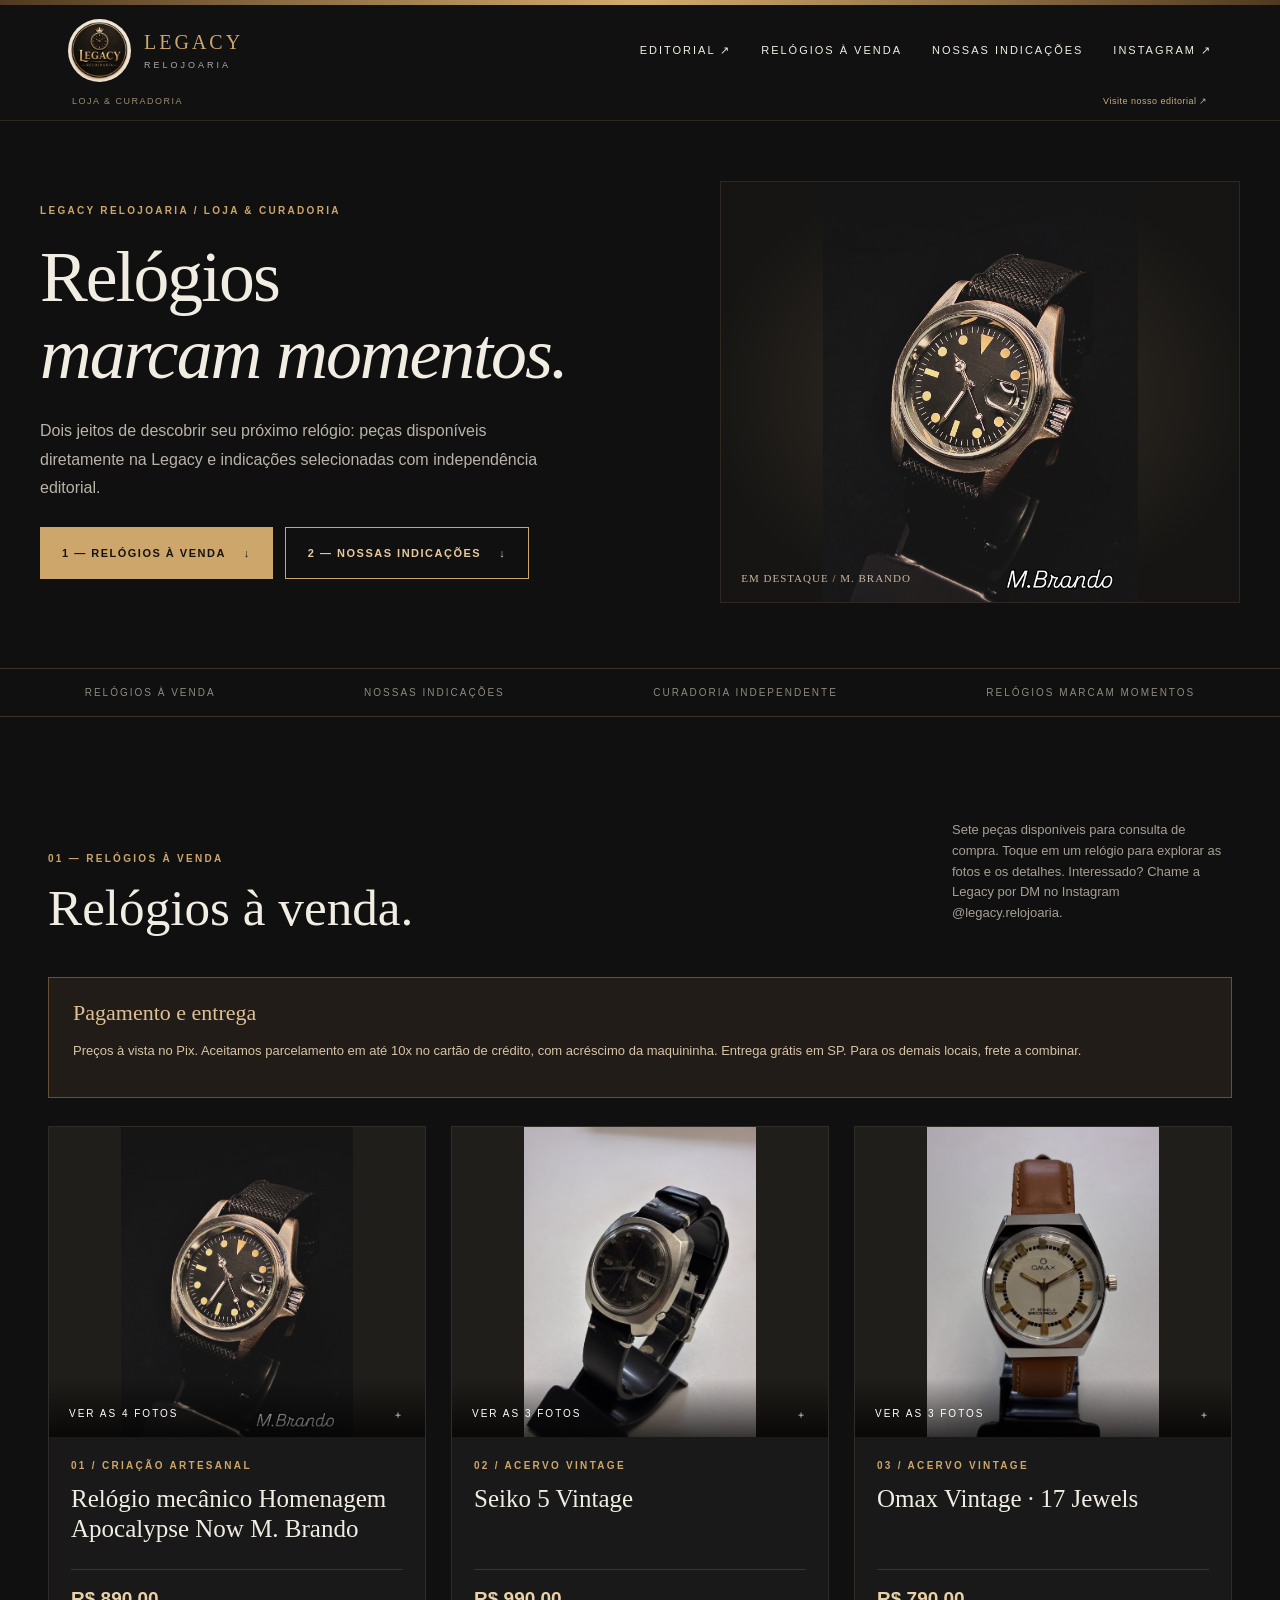
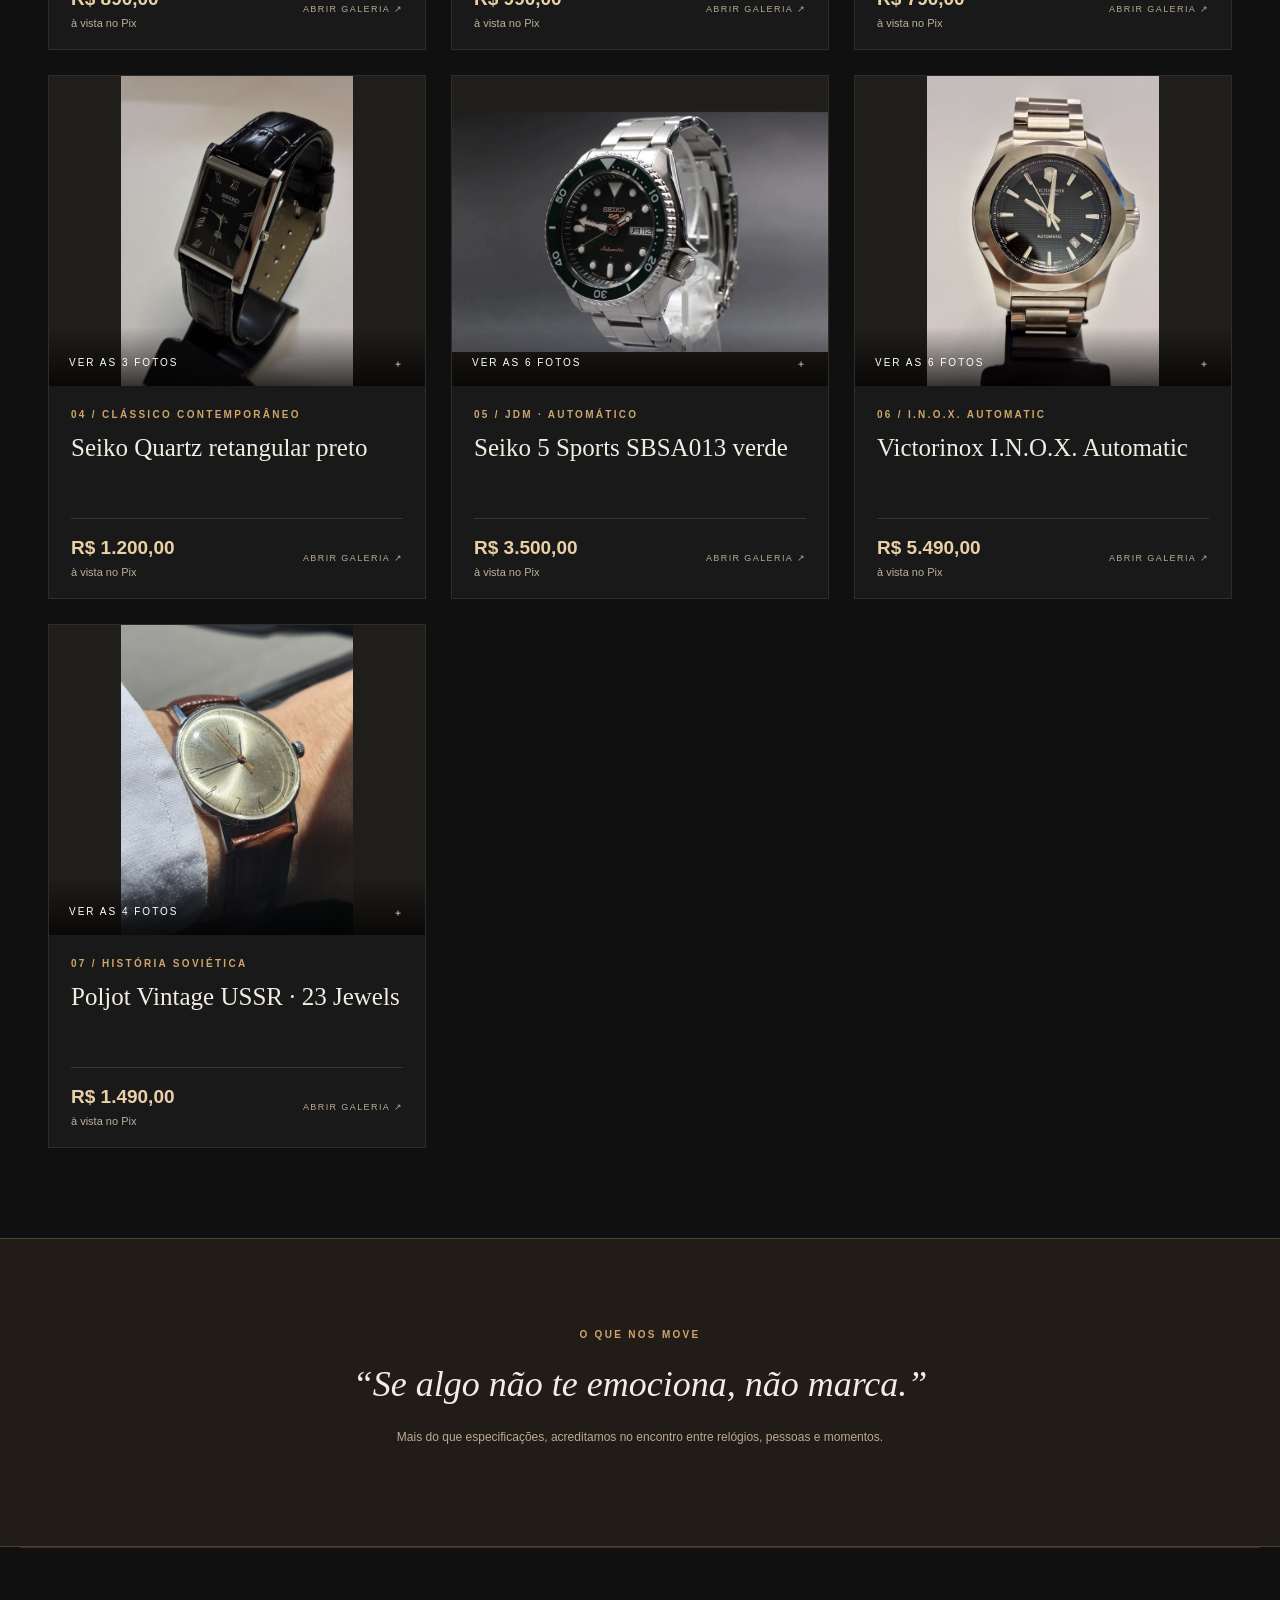
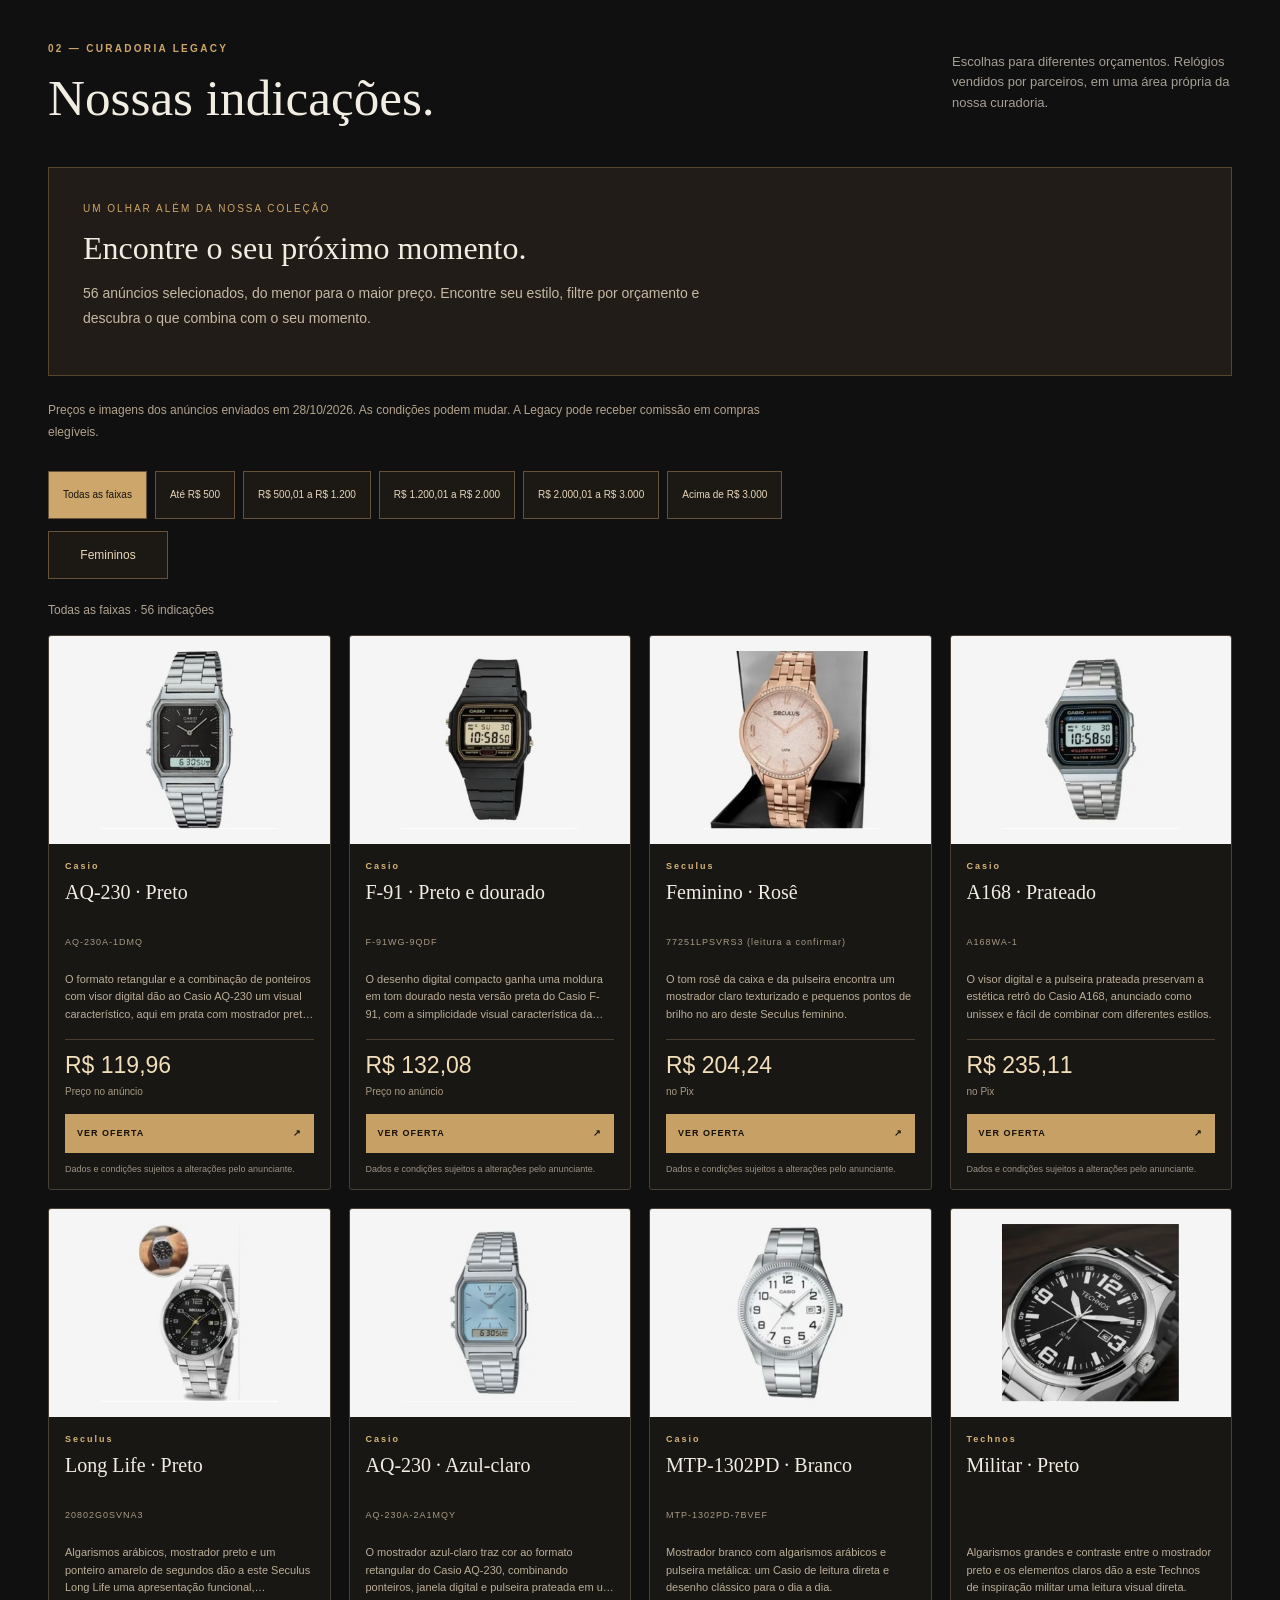
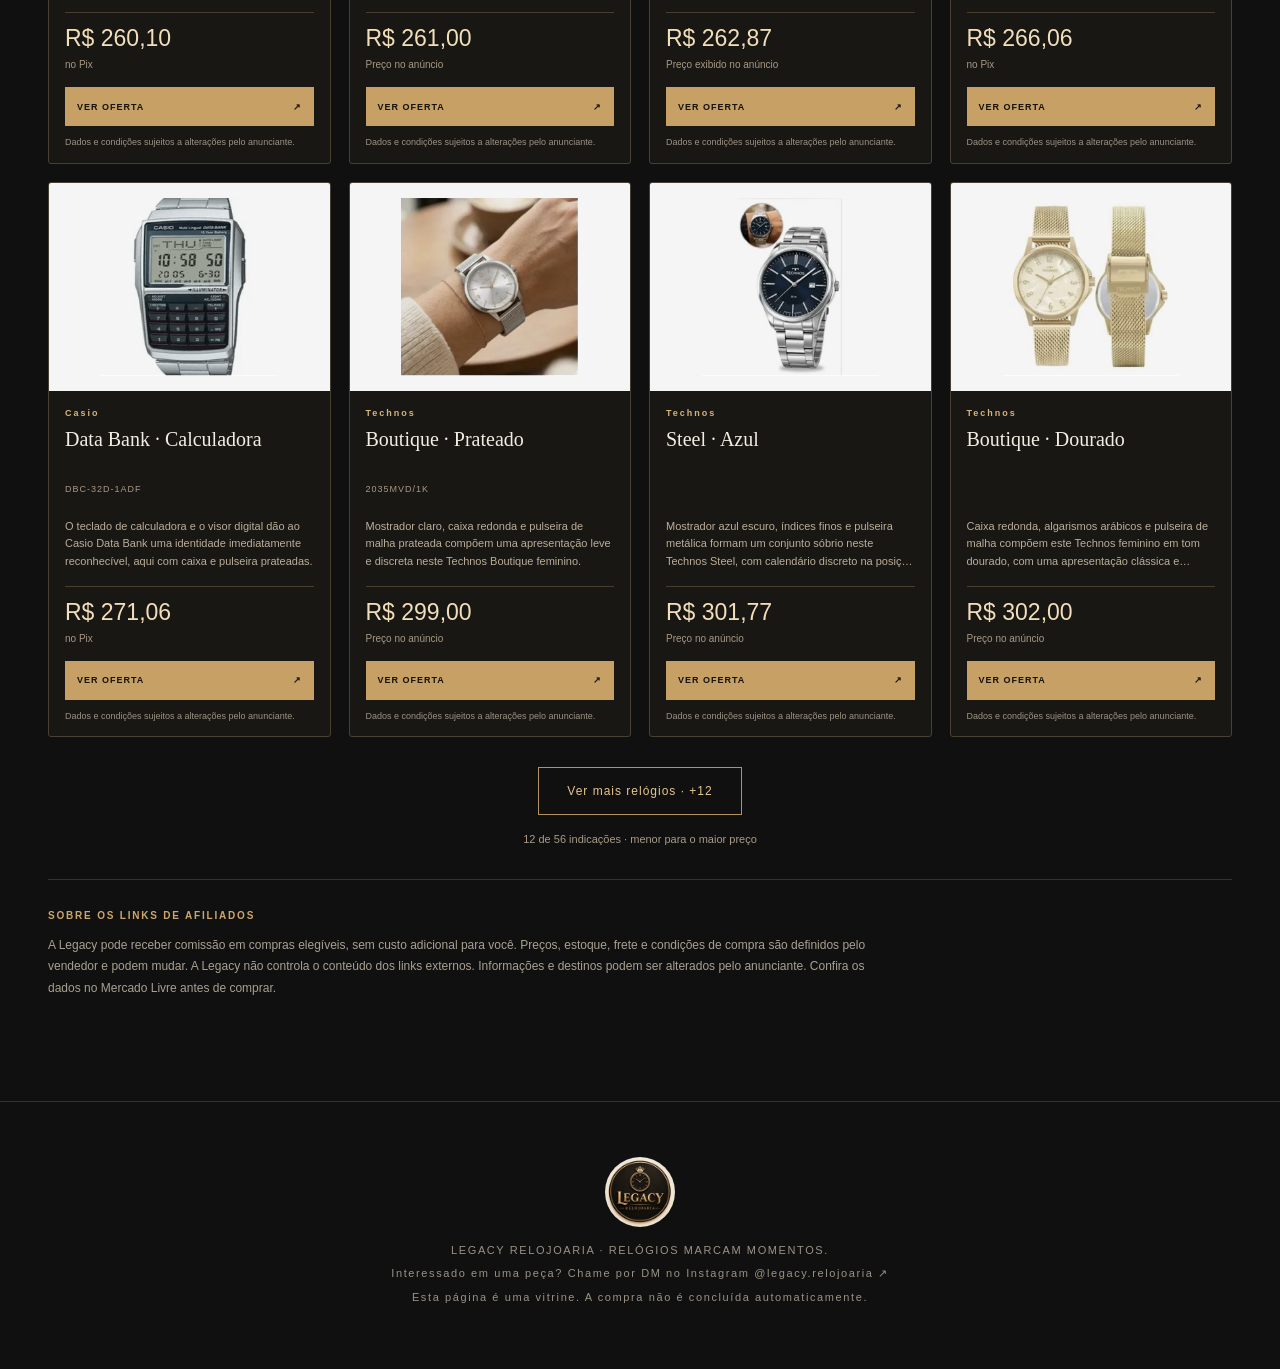
==== loja/index.html @ 6ca674ad "Publicar loja Legacy com 56 indicações e acesso separado ao editorial" ====
<!doctype html><html lang="pt-BR"><head><meta charset="utf-8"><meta name="viewport" content="width=device-width, initial-scale=1"><meta name="theme-color" content="#101010"><meta name="description" content="Sete peças da coleção Legacy e 56 indicações para descobrir seu próximo relógio."><title>Loja & Curadoria | Legacy Relojoaria</title><link rel="stylesheet" href="styles.css"><link rel="icon" href="assets/logo-original.jpg"></head><body>
<header><div class="topline"></div><div class="nav"><a class="brand" href="#inicio"><img src="assets/logo-original.jpg" alt="Logotipo oficial Legacy Relojoaria"><span class="brand-copy">LEGACY<small>RELOJOARIA</small></span></a><div class="navlinks"><a href="https://legacyrelojoaria.com.br/" target="_blank" rel="noopener">EDITORIAL ↗</a><a href="#colecao">RELÓGIOS À VENDA</a><a href="#curadoria">NOSSAS INDICAÇÕES</a><a href="https://www.instagram.com/legacy.relojoaria/" target="_blank" rel="noopener">INSTAGRAM ↗</a></div></div><div class="editorial-bridge"><span>LOJA & CURADORIA</span><a href="https://legacyrelojoaria.com.br/" target="_blank" rel="noopener">Visite nosso editorial ↗</a></div></header>
<main id="inicio"><section class="hero"><div><div class="overline">LEGACY RELOJOARIA / LOJA & CURADORIA</div><h1>Relógios<br><em>marcam momentos.</em></h1><p>Dois jeitos de descobrir seu próximo relógio: peças disponíveis diretamente na Legacy e indicações selecionadas com independência editorial.</p><div class="hero-actions"><a class="gold-btn" href="#colecao">1 — RELÓGIOS À VENDA <span>↓</span></a><a class="gold-btn gold-btn-outline" href="#curadoria">2 — NOSSAS INDICAÇÕES <span>↓</span></a></div></div><div class="hero-figure"><img src="assets/brando-1.jpg" alt="M. Brando, criação artesanal"><div class="corner">EM DESTAQUE / M. BRANDO</div></div></section>
<div class="ribbon"><span>RELÓGIOS À VENDA</span><span>NOSSAS INDICAÇÕES</span><span>CURADORIA INDEPENDENTE</span><span>RELÓGIOS MARCAM MOMENTOS</span></div>
<section class="section" id="colecao"><div class="sec-title"><div><span class="overline">01 — RELÓGIOS À VENDA</span><h2>Relógios à venda.</h2></div><p>Sete peças disponíveis para consulta de compra. Toque em um relógio para explorar as fotos e os detalhes. Interessado? Chame a Legacy por DM no Instagram @legacy.relojoaria.</p></div><div class="purchase-notice"><strong>Pagamento e entrega</strong><p>Preços à vista no Pix. Aceitamos parcelamento em até 10x no cartão de crédito, com acréscimo da maquininha. Entrega grátis em SP. Para os demais locais, frete a combinar.</p></div><div class="grid" id="ownedGrid"><details class="watch-card native-watch" data-id="brando"><summary aria-label="Ver fotos de Relógio mecânico Homenagem Apocalypse Now M. Brando"><div class="watch-image"><img src="assets/brando-1.jpg" alt="Relógio mecânico Homenagem Apocalypse Now M. Brando" loading="eager"><span class="view-label">VER AS 4 FOTOS <span>＋</span></span></div><div class="watch-info"><div class="eyebrow">01 / CRIAÇÃO ARTESANAL</div><h3>Relógio mecânico Homenagem Apocalypse Now M. Brando</h3><div class="card-bottom"><strong>R$ 890,00<small class="pix-label">à vista no Pix</small></strong><span>ABRIR GALERIA ↗</span></div></div></summary><div class="native-detail"><p class="gallery-hint">4 fotos da peça. Deslize para ver todas.</p><div class="static-gallery"><figure><img src="assets/brando-1.jpg" alt="Foto 1 de Relógio mecânico Homenagem Apocalypse Now M. Brando" loading="eager"><figcaption>1 / 4</figcaption></figure><figure><img src="assets/brando-2.jpg" alt="Foto 2 de Relógio mecânico Homenagem Apocalypse Now M. Brando" loading="eager"><figcaption>2 / 4</figcaption></figure><figure><img src="assets/brando-3.jpg" alt="Foto 3 de Relógio mecânico Homenagem Apocalypse Now M. Brando" loading="eager"><figcaption>3 / 4</figcaption></figure><figure><img src="assets/brando-4.jpg" alt="Foto 4 de Relógio mecânico Homenagem Apocalypse Now M. Brando" loading="eager"><figcaption>4 / 4</figcaption></figure></div><h4>Uma breve história</h4><p>Estilo clássico e robusto, perfeito para quem busca uma peça que foi montada individualmente de forma artesanal.</p><p>Modelo raro, em ótimo estado, funcionando perfeitamente e revisado em 2026, conforme informação do proprietário.</p><ul><li>Relógio mecânico montado individualmente de forma artesanal</li><li>Diâmetro: 40 mm</li><li>Espessura: 14 mm</li><li>Peso: 110 g</li><li>Cristal mineral</li><li>Pulseira de borracha</li><li>Máquina chinesa DD119</li><li>Reserva de marcha: 36 horas</li><li>Estojo personalizado incluído</li><li>Especificações informadas pelo proprietário</li><li>Ótimo estado e funcionamento perfeito, informados pelo proprietário</li><li>Revisão realizada em 2026, informada pelo proprietário</li></ul><div class="purchase-terms"><h4>Pagamento e entrega</h4><p>Preços à vista no Pix. Aceitamos parcelamento em até 10x no cartão de crédito, com acréscimo da maquininha. Entrega grátis em SP. Para os demais locais, frete a combinar.</p></div><a class="ig" href="https://www.instagram.com/legacy.relojoaria/" target="_blank" rel="noopener">INTERESSADO? CHAME POR DM NO INSTAGRAM ↗</a></div></details><details class="watch-card native-watch" data-id="seiko-vintage"><summary aria-label="Ver fotos de Seiko 5 Vintage"><div class="watch-image"><img src="assets/seiko-vintage-1.jpg" alt="Seiko 5 Vintage" loading="eager"><span class="view-label">VER AS 3 FOTOS <span>＋</span></span></div><div class="watch-info"><div class="eyebrow">02 / ACERVO VINTAGE</div><h3>Seiko 5 Vintage</h3><div class="card-bottom"><strong>R$ 990,00<small class="pix-label">à vista no Pix</small></strong><span>ABRIR GALERIA ↗</span></div></div></summary><div class="native-detail"><p class="gallery-hint">3 fotos da peça. Deslize para ver todas.</p><div class="static-gallery"><figure><img src="assets/seiko-vintage-1.jpg" alt="Foto 1 de Seiko 5 Vintage" loading="eager"><figcaption>1 / 3</figcaption></figure><figure><img src="assets/seiko-vintage-2.jpg" alt="Foto 2 de Seiko 5 Vintage" loading="eager"><figcaption>2 / 3</figcaption></figure><figure><img src="assets/seiko-vintage-3.jpg" alt="Foto 3 de Seiko 5 Vintage" loading="eager"><figcaption>3 / 3</figcaption></figure></div><h4>Uma breve história</h4><p>Modelo raro, em ótimo estado e funcionando perfeitamente. Revisado em 2026, conforme informação do proprietário.

A família Seiko 5 nasceu em 1963 com a proposta de oferecer relógios automáticos para o dia a dia. Este exemplar, com dia e data e caixa de linhas marcantes, expressa o lado mais despretensioso da relojoaria japonesa: funcionalidade e personalidade num só objeto. Referência e ano desta unidade ainda precisam de confirmação.</p><p>Modelo raro, em ótimo estado, funcionando perfeitamente e revisado em 2026, conforme informação do proprietário.</p><ul><li>Calendário de dia e data visível no mostrador</li><li>Referência, calibre e ano desta unidade: a confirmar</li><li>Ótimo estado e funcionamento perfeito, informados pelo proprietário</li><li>Revisão realizada em 2026, informada pelo proprietário</li></ul><div class="purchase-terms"><h4>Pagamento e entrega</h4><p>Preços à vista no Pix. Aceitamos parcelamento em até 10x no cartão de crédito, com acréscimo da maquininha. Entrega grátis em SP. Para os demais locais, frete a combinar.</p></div><a class="ig" href="https://www.instagram.com/legacy.relojoaria/" target="_blank" rel="noopener">INTERESSADO? CHAME POR DM NO INSTAGRAM ↗</a></div></details><details class="watch-card native-watch" data-id="omax"><summary aria-label="Ver fotos de Omax Vintage · 17 Jewels"><div class="watch-image"><img src="assets/omax-1.jpg" alt="Omax Vintage · 17 Jewels" loading="eager"><span class="view-label">VER AS 3 FOTOS <span>＋</span></span></div><div class="watch-info"><div class="eyebrow">03 / ACERVO VINTAGE</div><h3>Omax Vintage · 17 Jewels</h3><div class="card-bottom"><strong>R$ 790,00<small class="pix-label">à vista no Pix</small></strong><span>ABRIR GALERIA ↗</span></div></div></summary><div class="native-detail"><p class="gallery-hint">3 fotos da peça. Deslize para ver todas.</p><div class="static-gallery"><figure><img src="assets/omax-1.jpg" alt="Foto 1 de Omax Vintage · 17 Jewels" loading="eager"><figcaption>1 / 3</figcaption></figure><figure><img src="assets/omax-2.jpg" alt="Foto 2 de Omax Vintage · 17 Jewels" loading="eager"><figcaption>2 / 3</figcaption></figure><figure><img src="assets/omax-3.jpg" alt="Foto 3 de Omax Vintage · 17 Jewels" loading="eager"><figcaption>3 / 3</figcaption></figure></div><h4>Uma breve história</h4><p>Modelo raro, em ótimo estado e funcionando perfeitamente. Revisado em 2026, conforme informação do proprietário.

Omax é um nome que aparece em muitos relógios mecânicos clássicos, especialmente entre colecionadores de peças de época. Nesta unidade, o mostrador claro, os índices dourados e a caixa de desenho geométrico fazem o trabalho visual. A inscrição de 17 rubis remete ao tradicional uso de pedras sintéticas para reduzir atrito no movimento.</p><p>Modelo raro, em ótimo estado, funcionando perfeitamente e revisado em 2026, conforme informação do proprietário.</p><ul><li>Inscrição “17 Jewels” no mostrador</li><li>Mostrador claro e caixa de desenho geométrico</li><li>Calibre, referência e datação: a confirmar</li><li>Ótimo estado e funcionamento perfeito, informados pelo proprietário</li><li>Revisão realizada em 2026, informada pelo proprietário</li></ul><div class="purchase-terms"><h4>Pagamento e entrega</h4><p>Preços à vista no Pix. Aceitamos parcelamento em até 10x no cartão de crédito, com acréscimo da maquininha. Entrega grátis em SP. Para os demais locais, frete a combinar.</p></div><a class="ig" href="https://www.instagram.com/legacy.relojoaria/" target="_blank" rel="noopener">INTERESSADO? CHAME POR DM NO INSTAGRAM ↗</a></div></details><details class="watch-card native-watch" data-id="seiko-retangular"><summary aria-label="Ver fotos de Seiko Quartz retangular preto"><div class="watch-image"><img src="assets/seiko-retangular-1.jpg" alt="Seiko Quartz retangular preto" loading="eager"><span class="view-label">VER AS 3 FOTOS <span>＋</span></span></div><div class="watch-info"><div class="eyebrow">04 / CLÁSSICO CONTEMPORÂNEO</div><h3>Seiko Quartz retangular preto</h3><div class="card-bottom"><strong>R$ 1.200,00<small class="pix-label">à vista no Pix</small></strong><span>ABRIR GALERIA ↗</span></div></div></summary><div class="native-detail"><p class="gallery-hint">3 fotos da peça. Deslize para ver todas.</p><div class="static-gallery"><figure><img src="assets/seiko-retangular-1.jpg" alt="Foto 1 de Seiko Quartz retangular preto" loading="eager"><figcaption>1 / 3</figcaption></figure><figure><img src="assets/seiko-retangular-2.jpg" alt="Foto 2 de Seiko Quartz retangular preto" loading="eager"><figcaption>2 / 3</figcaption></figure><figure><img src="assets/seiko-retangular-3.jpg" alt="Foto 3 de Seiko Quartz retangular preto" loading="eager"><figcaption>3 / 3</figcaption></figure></div><h4>Uma breve história</h4><p>Modelo raro, em ótimo estado e funcionando perfeitamente. Revisado em 2026, conforme informação do proprietário.

Os relógios retangulares atravessaram décadas sem perder relevância. Nesta interpretação da Seiko, o mostrador preto, os algarismos romanos e a caixa alongada conversam com a tradição dos relógios de vestir. O movimento a quartzo privilegia a praticidade, sem abrir mão da estética clássica.</p><p>Modelo raro, em ótimo estado, funcionando perfeitamente e revisado em 2026, conforme informação do proprietário.</p><ul><li>Identificado como quartzo pelo proprietário</li><li>Mostrador preto com algarismos romanos</li><li>Referência, calibre, dimensões e materiais: a confirmar</li><li>Ótimo estado e funcionamento perfeito, informados pelo proprietário</li><li>Revisão realizada em 2026, informada pelo proprietário</li></ul><div class="purchase-terms"><h4>Pagamento e entrega</h4><p>Preços à vista no Pix. Aceitamos parcelamento em até 10x no cartão de crédito, com acréscimo da maquininha. Entrega grátis em SP. Para os demais locais, frete a combinar.</p></div><a class="ig" href="https://www.instagram.com/legacy.relojoaria/" target="_blank" rel="noopener">INTERESSADO? CHAME POR DM NO INSTAGRAM ↗</a></div></details><details class="watch-card native-watch" data-id="seiko-verde"><summary aria-label="Ver fotos de Seiko 5 Sports SBSA013 verde"><div class="watch-image"><img src="assets/seiko-verde-1.jpg" alt="Seiko 5 Sports SBSA013 verde" loading="eager"><span class="view-label">VER AS 6 FOTOS <span>＋</span></span></div><div class="watch-info"><div class="eyebrow">05 / JDM · AUTOMÁTICO</div><h3>Seiko 5 Sports SBSA013 verde</h3><div class="card-bottom"><strong>R$ 3.500,00<small class="pix-label">à vista no Pix</small></strong><span>ABRIR GALERIA ↗</span></div></div></summary><div class="native-detail"><p class="gallery-hint">6 fotos da peça. Deslize para ver todas.</p><div class="static-gallery"><figure><img src="assets/seiko-verde-1.jpg" alt="Foto 1 de Seiko 5 Sports SBSA013 verde" loading="eager"><figcaption>1 / 6</figcaption></figure><figure><img src="assets/seiko-verde-2.jpg" alt="Foto 2 de Seiko 5 Sports SBSA013 verde" loading="eager"><figcaption>2 / 6</figcaption></figure><figure><img src="assets/seiko-verde-3.jpg" alt="Foto 3 de Seiko 5 Sports SBSA013 verde" loading="eager"><figcaption>3 / 6</figcaption></figure><figure><img src="assets/seiko-verde-4.jpg" alt="Foto 4 de Seiko 5 Sports SBSA013 verde" loading="eager"><figcaption>4 / 6</figcaption></figure><figure><img src="assets/seiko-verde-5.jpg" alt="Foto 5 de Seiko 5 Sports SBSA013 verde" loading="eager"><figcaption>5 / 6</figcaption></figure><figure><img src="assets/seiko-verde-6.jpg" alt="Foto 6 de Seiko 5 Sports SBSA013 verde" loading="eager"><figcaption>6 / 6</figcaption></figure></div><h4>Uma breve história</h4><p>Modelo impecável, JDM full set, com caixas, manuais, elos e cartão de compra japonês. Versão destinada ao mercado japonês, considerada rara no Brasil pelo proprietário.

A família Seiko 5 começou em 1963; a linha Sports veio em 1968 e ganhou uma nova geração em 2019. O SBSA013 faz parte dessa continuidade japonesa. O verde do mostrador e do aro dá presença ao desenho esportivo, enquanto o calibre 4R36 mantém o interesse mecânico.</p><p>Estado impecável e conjunto full set, conforme informação do proprietário.</p><ul><li>Referência SBSA013 informada pelo proprietário</li><li>Full set informado pelo proprietário: caixas, manuais, elos e cartão de compra japonês</li><li>Especificação do modelo: calibre automático 4R36, com corda manual e parada de segundos</li><li>Especificação do modelo: calendário de dia e data, 24 rubis e reserva aproximada de 41 horas</li><li>Especificação do modelo: caixa de aço, 42,5 mm de largura e vidro Hardlex</li><li>Especificações de catálogo não equivalem a ensaio desta unidade</li></ul><div class="purchase-terms"><h4>Pagamento e entrega</h4><p>Preços à vista no Pix. Aceitamos parcelamento em até 10x no cartão de crédito, com acréscimo da maquininha. Entrega grátis em SP. Para os demais locais, frete a combinar.</p></div><a class="ig" href="https://www.instagram.com/legacy.relojoaria/" target="_blank" rel="noopener">INTERESSADO? CHAME POR DM NO INSTAGRAM ↗</a></div></details><details class="watch-card native-watch" data-id="victorinox"><summary aria-label="Ver fotos de Victorinox I.N.O.X. Automatic"><div class="watch-image"><img src="assets/victorinox-1.jpg" alt="Victorinox I.N.O.X. Automatic" loading="eager"><span class="view-label">VER AS 6 FOTOS <span>＋</span></span></div><div class="watch-info"><div class="eyebrow">06 / I.N.O.X. AUTOMATIC</div><h3>Victorinox I.N.O.X. Automatic</h3><div class="card-bottom"><strong>R$ 5.490,00<small class="pix-label">à vista no Pix</small></strong><span>ABRIR GALERIA ↗</span></div></div></summary><div class="native-detail"><p class="gallery-hint">6 fotos da peça. Deslize para ver todas.</p><div class="static-gallery"><figure><img src="assets/victorinox-1.jpg" alt="Foto 1 de Victorinox I.N.O.X. Automatic" loading="eager"><figcaption>1 / 6</figcaption></figure><figure><img src="assets/victorinox-2.jpg" alt="Foto 2 de Victorinox I.N.O.X. Automatic" loading="eager"><figcaption>2 / 6</figcaption></figure><figure><img src="assets/victorinox-3.jpg" alt="Foto 3 de Victorinox I.N.O.X. Automatic" loading="eager"><figcaption>3 / 6</figcaption></figure><figure><img src="assets/victorinox-4.jpg" alt="Foto 4 de Victorinox I.N.O.X. Automatic" loading="eager"><figcaption>4 / 6</figcaption></figure><figure><img src="assets/victorinox-5.jpg" alt="Foto 5 de Victorinox I.N.O.X. Automatic" loading="eager"><figcaption>5 / 6</figcaption></figure><figure><img src="assets/victorinox-6.jpg" alt="Foto 6 de Victorinox I.N.O.X. Automatic" loading="eager"><figcaption>6 / 6</figcaption></figure></div><h4>Uma breve história</h4><p>Relógio usado apenas duas vezes, impecável e em estado de novo, conforme informação do proprietário. Não acompanha caixa nem manual. Possui comprovante de compra recuperado na Vivara. O proprietário informa ótima procedência e relata que a caixa foi perdida durante uma mudança de casa.

Na linha I.N.O.X. Automatic, a caixa de presença marcante, o mostrador escuro e o bracelete metálico formam um conjunto sóbrio. O fundo transparente permite observar o mecanismo. A referência exata desta unidade ainda precisa ser confirmada.</p><p>Usado duas vezes. Impecável, em estado de novo, conforme informação do proprietário.</p><ul><li>Modelo I.N.O.X. Automatic informado pelo proprietário</li><li>Usado apenas duas vezes, segundo o proprietário</li><li>Não acompanha caixa nem manual</li><li>Comprovante de compra recuperado na Vivara, informado pelo proprietário</li><li>Caixa perdida durante mudança de casa, segundo o proprietário</li><li>Bracelete metálico e fundo transparente visíveis nas fotos</li><li>Referência, calibre e medidas desta unidade: a confirmar</li></ul><div class="purchase-terms"><h4>Pagamento e entrega</h4><p>Preços à vista no Pix. Aceitamos parcelamento em até 10x no cartão de crédito, com acréscimo da maquininha. Entrega grátis em SP. Para os demais locais, frete a combinar.</p></div><a class="ig" href="https://www.instagram.com/legacy.relojoaria/" target="_blank" rel="noopener">INTERESSADO? CHAME POR DM NO INSTAGRAM ↗</a></div></details><details class="watch-card native-watch" data-id="poljot"><summary aria-label="Ver fotos de Poljot Vintage USSR · 23 Jewels"><div class="watch-image"><img src="assets/poljot-1.jpg" alt="Poljot Vintage USSR · 23 Jewels" loading="eager"><span class="view-label">VER AS 4 FOTOS <span>＋</span></span></div><div class="watch-info"><div class="eyebrow">07 / HISTÓRIA SOVIÉTICA</div><h3>Poljot Vintage USSR · 23 Jewels</h3><div class="card-bottom"><strong>R$ 1.490,00<small class="pix-label">à vista no Pix</small></strong><span>ABRIR GALERIA ↗</span></div></div></summary><div class="native-detail"><p class="gallery-hint">4 fotos da peça. Deslize para ver todas.</p><div class="static-gallery"><figure><img src="assets/poljot-1.jpg" alt="Foto 1 de Poljot Vintage USSR · 23 Jewels" loading="eager"><figcaption>1 / 4</figcaption></figure><figure><img src="assets/poljot-2.jpg" alt="Foto 2 de Poljot Vintage USSR · 23 Jewels" loading="eager"><figcaption>2 / 4</figcaption></figure><figure><img src="assets/poljot-3.jpg" alt="Foto 3 de Poljot Vintage USSR · 23 Jewels" loading="eager"><figcaption>3 / 4</figcaption></figure><figure><img src="assets/poljot-4.jpg" alt="Foto 4 de Poljot Vintage USSR · 23 Jewels" loading="eager"><figcaption>4 / 4</figcaption></figure></div><h4>Uma breve história</h4><p>Modelo raro, em ótimo estado e funcionando perfeitamente. Revisado em 2026, conforme informação do proprietário.

Nesta peça, o mostrador radial, os algarismos expressivos e a inscrição “Made in USSR” guardam a linguagem da relojoaria soviética. O interesse está no desenho e na memória de uma época. A inscrição de 23 rubis pode ser lida no mostrador; o calibre e o ano específicos desta unidade ainda precisam de confirmação.</p><p>Modelo raro, em ótimo estado, funcionando perfeitamente e revisado em 2026, conforme informação do proprietário.</p><ul><li>Inscrições “23 Jewels” e “Made in USSR” no mostrador</li><li>Pulseira em tom marrom nas fotografias</li><li>Calibre, referência e datação: a confirmar</li><li>Ótimo estado e funcionamento perfeito, informados pelo proprietário</li><li>Revisão realizada em 2026, informada pelo proprietário</li></ul><div class="purchase-terms"><h4>Pagamento e entrega</h4><p>Preços à vista no Pix. Aceitamos parcelamento em até 10x no cartão de crédito, com acréscimo da maquininha. Entrega grátis em SP. Para os demais locais, frete a combinar.</p></div><a class="ig" href="https://www.instagram.com/legacy.relojoaria/" target="_blank" rel="noopener">INTERESSADO? CHAME POR DM NO INSTAGRAM ↗</a></div></details></div></section>
<section class="statement"><span class="overline">O QUE NOS MOVE</span><blockquote>“Se algo não te emociona, não marca.”</blockquote><p>Mais do que especificações, acreditamos no encontro entre relógios, pessoas e momentos.</p></section>
<section class="section picks-section" id="curadoria" aria-labelledby="picksTitle">
<div class="sec-title"><div><span class="overline">02 — CURADORIA LEGACY</span><h2 id="picksTitle">Nossas indicações.</h2></div><p>Escolhas para diferentes orçamentos. Relógios vendidos por parceiros, em uma área própria da nossa curadoria.</p></div>
<div class="affiliate-intro"><span class="affiliate-kicker">UM OLHAR ALÉM DA NOSSA COLEÇÃO</span><h3>Encontre o seu próximo momento.</h3><p>56 anúncios selecionados, do menor para o maior preço. Encontre seu estilo, filtre por orçamento e descubra o que combina com o seu momento.</p></div>
<p class="curation-note">Preços e imagens dos anúncios enviados em 28/10/2026. As condições podem mudar. A Legacy pode receber comissão em compras elegíveis.</p><div class="price-filters" role="group" aria-label="Filtrar indicações por preço">
<button type="button" data-price="all" aria-pressed="true">Todas as faixas</button>
<button type="button" data-price="500" aria-pressed="false">Até R$ 500</button>
<button type="button" data-price="1200" aria-pressed="false">R$ 500,01 a R$ 1.200</button>
<button type="button" data-price="2000" aria-pressed="false">R$ 1.200,01 a R$ 2.000</button>
<button type="button" data-price="3000" aria-pressed="false">R$ 2.000,01 a R$ 3.000</button>
<button type="button" data-price="above" aria-pressed="false">Acima de R$ 3.000</button>
</div><button type="button" id="womenFilter" class="women-filter" aria-pressed="false">Femininos</button>
<p id="filterSummary" class="filter-summary" role="status" aria-live="polite">Todas as faixas · 10 indicações</p>
<div class="grid affiliate-catalog" id="affiliateGrid"><article class="watch-card affiliate-native" data-id="indicacao-26" data-amount="119.96" data-feminine="true"><a class="affiliate-card-link" href="https://meli.la/2LpQasv" target="_blank" rel="sponsored noopener noreferrer" aria-label="Ver Casio AQ-230 · Preto no Mercado Livre"><div class="affiliate-visual"><img src="assets/indicacoes/indicacao-26.jpg" alt="Casio AQ-230 · Preto" loading="lazy" decoding="async"></div><div class="affiliate-info"><span class="affiliate-brand">Casio</span><h3>AQ-230 · Preto</h3><p class="affiliate-ref">AQ-230A-1DMQ</p><p class="affiliate-description">O formato retangular e a combinação de ponteiros com visor digital dão ao Casio AQ-230 um visual característico, aqui em prata com mostrador preto e anunciado como unissex.</p><div class="affiliate-price">R$ 119,96<span>Preço no anúncio</span></div></div><div class="affiliate-buy">VER OFERTA <span>↗</span></div></a><p class="external-note">Dados e condições sujeitos a alterações pelo anunciante.</p></article><article class="watch-card affiliate-native" data-id="indicacao-27" data-amount="132.08" data-feminine="false"><a class="affiliate-card-link" href="https://meli.la/1Vu2W5q" target="_blank" rel="sponsored noopener noreferrer" aria-label="Ver Casio F-91 · Preto e dourado no Mercado Livre"><div class="affiliate-visual"><img src="assets/indicacoes/indicacao-27.jpg" alt="Casio F-91 · Preto e dourado" loading="lazy" decoding="async"></div><div class="affiliate-info"><span class="affiliate-brand">Casio</span><h3>F-91 · Preto e dourado</h3><p class="affiliate-ref">F-91WG-9QDF</p><p class="affiliate-description">O desenho digital compacto ganha uma moldura em tom dourado nesta versão preta do Casio F-91, com a simplicidade visual característica da linha.</p><div class="affiliate-price">R$ 132,08<span>Preço no anúncio</span></div></div><div class="affiliate-buy">VER OFERTA <span>↗</span></div></a><p class="external-note">Dados e condições sujeitos a alterações pelo anunciante.</p></article><article class="watch-card affiliate-native" data-id="indicacao-47" data-amount="204.24" data-feminine="true"><a class="affiliate-card-link" href="https://meli.la/1dm4mHw" target="_blank" rel="sponsored noopener noreferrer" aria-label="Ver Seculus Feminino · Rosê no Mercado Livre"><div class="affiliate-visual"><img src="assets/indicacoes/indicacao-47.jpg" alt="Seculus Feminino · Rosê" loading="lazy" decoding="async"></div><div class="affiliate-info"><span class="affiliate-brand">Seculus</span><h3>Feminino · Rosê</h3><p class="affiliate-ref">77251LPSVRS3 (leitura a confirmar)</p><p class="affiliate-description">O tom rosê da caixa e da pulseira encontra um mostrador claro texturizado e pequenos pontos de brilho no aro deste Seculus feminino.</p><div class="affiliate-price">R$ 204,24<span>no Pix</span></div></div><div class="affiliate-buy">VER OFERTA <span>↗</span></div></a><p class="external-note">Dados e condições sujeitos a alterações pelo anunciante.</p></article><article class="watch-card affiliate-native" data-id="indicacao-28" data-amount="235.11" data-feminine="true"><a class="affiliate-card-link" href="https://meli.la/2N5Qrwc" target="_blank" rel="sponsored noopener noreferrer" aria-label="Ver Casio A168 · Prateado no Mercado Livre"><div class="affiliate-visual"><img src="assets/indicacoes/indicacao-28.jpg" alt="Casio A168 · Prateado" loading="lazy" decoding="async"></div><div class="affiliate-info"><span class="affiliate-brand">Casio</span><h3>A168 · Prateado</h3><p class="affiliate-ref">A168WA-1</p><p class="affiliate-description">O visor digital e a pulseira prateada preservam a estética retrô do Casio A168, anunciado como unissex e fácil de combinar com diferentes estilos.</p><div class="affiliate-price">R$ 235,11<span>no Pix</span></div></div><div class="affiliate-buy">VER OFERTA <span>↗</span></div></a><p class="external-note">Dados e condições sujeitos a alterações pelo anunciante.</p></article><article class="watch-card affiliate-native" data-id="indicacao-45" data-amount="260.1" data-feminine="false"><a class="affiliate-card-link" href="https://meli.la/31Pe6zY" target="_blank" rel="sponsored noopener noreferrer" aria-label="Ver Seculus Long Life · Preto no Mercado Livre"><div class="affiliate-visual"><img src="assets/indicacoes/indicacao-45.jpg" alt="Seculus Long Life · Preto" loading="lazy" decoding="async"></div><div class="affiliate-info"><span class="affiliate-brand">Seculus</span><h3>Long Life · Preto</h3><p class="affiliate-ref">20802G0SVNA3</p><p class="affiliate-description">Algarismos arábicos, mostrador preto e um ponteiro amarelo de segundos dão a este Seculus Long Life uma apresentação funcional, acompanhada por pulseira prateada.</p><div class="affiliate-price">R$ 260,10<span>no Pix</span></div></div><div class="affiliate-buy">VER OFERTA <span>↗</span></div></a><p class="external-note">Dados e condições sujeitos a alterações pelo anunciante.</p></article><article class="watch-card affiliate-native" data-id="indicacao-30" data-amount="261" data-feminine="none"><a class="affiliate-card-link" href="https://meli.la/1cvjtQV" target="_blank" rel="sponsored noopener noreferrer" aria-label="Ver Casio AQ-230 · Azul-claro no Mercado Livre"><div class="affiliate-visual"><img src="assets/indicacoes/indicacao-30.jpg" alt="Casio AQ-230 · Azul-claro" loading="lazy" decoding="async"></div><div class="affiliate-info"><span class="affiliate-brand">Casio</span><h3>AQ-230 · Azul-claro</h3><p class="affiliate-ref">AQ-230A-2A1MQY</p><p class="affiliate-description">O mostrador azul-claro traz cor ao formato retangular do Casio AQ-230, combinando ponteiros, janela digital e pulseira prateada em um desenho compacto.</p><div class="affiliate-price">R$ 261,00<span>Preço no anúncio</span></div></div><div class="affiliate-buy">VER OFERTA <span>↗</span></div></a><p class="external-note">Dados e condições sujeitos a alterações pelo anunciante.</p></article><article class="watch-card affiliate-native" data-id="indicacao-01" data-amount="262.87" data-feminine="false"><a class="affiliate-card-link" href="https://meli.la/2S8Be9D" target="_blank" rel="sponsored noopener noreferrer" aria-label="Ver Casio MTP-1302PD · Branco no Mercado Livre"><div class="affiliate-visual"><img src="assets/indicacoes/indicacao-01.png" alt="Casio MTP-1302PD · Branco" loading="lazy" decoding="async"></div><div class="affiliate-info"><span class="affiliate-brand">Casio</span><h3>MTP-1302PD · Branco</h3><p class="affiliate-ref">MTP-1302PD-7BVEF</p><p class="affiliate-description">Mostrador branco com algarismos arábicos e pulseira metálica: um Casio de leitura direta e desenho clássico para o dia a dia.</p><div class="affiliate-price">R$ 262,87<span>Preço exibido no anúncio</span></div></div><div class="affiliate-buy">VER OFERTA <span>↗</span></div></a><p class="external-note">Dados e condições sujeitos a alterações pelo anunciante.</p></article><article class="watch-card affiliate-native" data-id="indicacao-14" data-amount="266.06" data-feminine="false"><a class="affiliate-card-link" href="https://meli.la/1RzMRLa" target="_blank" rel="sponsored noopener noreferrer" aria-label="Ver Technos Militar · Preto no Mercado Livre"><div class="affiliate-visual"><img src="assets/indicacoes/indicacao-14.jpg" alt="Technos Militar · Preto" loading="lazy" decoding="async"></div><div class="affiliate-info"><span class="affiliate-brand">Technos</span><h3>Militar · Preto</h3><p class="affiliate-ref"></p><p class="affiliate-description">Algarismos grandes e contraste entre o mostrador preto e os elementos claros dão a este Technos de inspiração militar uma leitura visual direta.</p><div class="affiliate-price">R$ 266,06<span>no Pix</span></div></div><div class="affiliate-buy">VER OFERTA <span>↗</span></div></a><p class="external-note">Dados e condições sujeitos a alterações pelo anunciante.</p></article><article class="watch-card affiliate-native" data-id="indicacao-36" data-amount="271.06" data-feminine="false"><a class="affiliate-card-link" href="https://meli.la/23uYhfU" target="_blank" rel="sponsored noopener noreferrer" aria-label="Ver Casio Data Bank · Calculadora no Mercado Livre"><div class="affiliate-visual"><img src="assets/indicacoes/indicacao-36.jpg" alt="Casio Data Bank · Calculadora" loading="lazy" decoding="async"></div><div class="affiliate-info"><span class="affiliate-brand">Casio</span><h3>Data Bank · Calculadora</h3><p class="affiliate-ref">DBC-32D-1ADF</p><p class="affiliate-description">O teclado de calculadora e o visor digital dão ao Casio Data Bank uma identidade imediatamente reconhecível, aqui com caixa e pulseira prateadas.</p><div class="affiliate-price">R$ 271,06<span>no Pix</span></div></div><div class="affiliate-buy">VER OFERTA <span>↗</span></div></a><p class="external-note">Dados e condições sujeitos a alterações pelo anunciante.</p></article><article class="watch-card affiliate-native" data-id="indicacao-24" data-amount="299" data-feminine="true"><a class="affiliate-card-link" href="https://meli.la/1CejtPM" target="_blank" rel="sponsored noopener noreferrer" aria-label="Ver Technos Boutique · Prateado no Mercado Livre"><div class="affiliate-visual"><img src="assets/indicacoes/indicacao-24.jpg" alt="Technos Boutique · Prateado" loading="lazy" decoding="async"></div><div class="affiliate-info"><span class="affiliate-brand">Technos</span><h3>Boutique · Prateado</h3><p class="affiliate-ref">2035MVD/1K</p><p class="affiliate-description">Mostrador claro, caixa redonda e pulseira de malha prateada compõem uma apresentação leve e discreta neste Technos Boutique feminino.</p><div class="affiliate-price">R$ 299,00<span>Preço no anúncio</span></div></div><div class="affiliate-buy">VER OFERTA <span>↗</span></div></a><p class="external-note">Dados e condições sujeitos a alterações pelo anunciante.</p></article><article class="watch-card affiliate-native" data-id="indicacao-16" data-amount="301.77" data-feminine="false"><a class="affiliate-card-link" href="https://meli.la/1mpmGhy" target="_blank" rel="sponsored noopener noreferrer" aria-label="Ver Technos Steel · Azul no Mercado Livre"><div class="affiliate-visual"><img src="assets/indicacoes/indicacao-16.jpg" alt="Technos Steel · Azul" loading="lazy" decoding="async"></div><div class="affiliate-info"><span class="affiliate-brand">Technos</span><h3>Steel · Azul</h3><p class="affiliate-ref"></p><p class="affiliate-description">Mostrador azul escuro, índices finos e pulseira metálica formam um conjunto sóbrio neste Technos Steel, com calendário discreto na posição das três horas.</p><div class="affiliate-price">R$ 301,77<span>Preço no anúncio</span></div></div><div class="affiliate-buy">VER OFERTA <span>↗</span></div></a><p class="external-note">Dados e condições sujeitos a alterações pelo anunciante.</p></article><article class="watch-card affiliate-native" data-id="indicacao-23" data-amount="302" data-feminine="true"><a class="affiliate-card-link" href="https://meli.la/2kQtqcf" target="_blank" rel="sponsored noopener noreferrer" aria-label="Ver Technos Boutique · Dourado no Mercado Livre"><div class="affiliate-visual"><img src="assets/indicacoes/indicacao-23.jpg" alt="Technos Boutique · Dourado" loading="lazy" decoding="async"></div><div class="affiliate-info"><span class="affiliate-brand">Technos</span><h3>Boutique · Dourado</h3><p class="affiliate-ref"></p><p class="affiliate-description">Caixa redonda, algarismos arábicos e pulseira de malha compõem este Technos feminino em tom dourado, com uma apresentação clássica e delicada.</p><div class="affiliate-price">R$ 302,00<span>Preço no anúncio</span></div></div><div class="affiliate-buy">VER OFERTA <span>↗</span></div></a><p class="external-note">Dados e condições sujeitos a alterações pelo anunciante.</p></article></div><details id="morePicks" class="more-native"><summary>Ver mais relógios <span>+44 indicações</span></summary><div class="grid affiliate-catalog"><article class="watch-card affiliate-native" data-id="indicacao-31" data-amount="330" data-feminine="none"><a class="affiliate-card-link" href="https://meli.la/1YrLLAC" target="_blank" rel="sponsored noopener noreferrer" aria-label="Ver Casio MTP-B145D · Rosa no Mercado Livre"><div class="affiliate-visual"><img src="assets/indicacoes/indicacao-31.jpg" alt="Casio MTP-B145D · Rosa" loading="lazy" decoding="async"></div><div class="affiliate-info"><span class="affiliate-brand">Casio</span><h3>MTP-B145D · Rosa</h3><p class="affiliate-ref">MTP-B145D-4AV</p><p class="affiliate-description">O mostrador rosa traz personalidade ao desenho sóbrio do Casio MTP-B145D, com índices finos, calendário e pulseira prateada.</p><div class="affiliate-price">R$ 330,00<span>Preço no anúncio</span></div></div><div class="affiliate-buy">VER OFERTA <span>↗</span></div></a><p class="external-note">Dados e condições sujeitos a alterações pelo anunciante.</p></article><article class="watch-card affiliate-native" data-id="indicacao-48" data-amount="345.02" data-feminine="false"><a class="affiliate-card-link" href="https://meli.la/2PFtYua" target="_blank" rel="sponsored noopener noreferrer" aria-label="Ver Seculus Casual · Azul-claro no Mercado Livre"><div class="affiliate-visual"><img src="assets/indicacoes/indicacao-48.jpg" alt="Seculus Casual · Azul-claro" loading="lazy" decoding="async"></div><div class="affiliate-info"><span class="affiliate-brand">Seculus</span><h3>Casual · Azul-claro</h3><p class="affiliate-ref"></p><p class="affiliate-description">O mostrador azul-claro e o aro canelado dão personalidade a este Seculus prateado, com índices em bastão, calendário e pulseira metálica.</p><div class="affiliate-price">R$ 345,02<span>Preço no anúncio</span></div></div><div class="affiliate-buy">VER OFERTA <span>↗</span></div></a><p class="external-note">Dados e condições sujeitos a alterações pelo anunciante.</p></article><article class="watch-card affiliate-native" data-id="indicacao-12" data-amount="347.26" data-feminine="false"><a class="affiliate-card-link" href="https://meli.la/272zBYq" target="_blank" rel="sponsored noopener noreferrer" aria-label="Ver Orient SolarTech · Preto no Mercado Livre"><div class="affiliate-visual"><img src="assets/indicacoes/indicacao-12.jpg" alt="Orient SolarTech · Preto" loading="lazy" decoding="async"></div><div class="affiliate-info"><span class="affiliate-brand">Orient</span><h3>SolarTech · Preto</h3><p class="affiliate-ref">MBSS1492 P2SX</p><p class="affiliate-description">Algarismos bem marcados, mostrador preto e pulseira metálica dão a este Orient SolarTech uma apresentação funcional e discreta para o dia a dia.</p><div class="affiliate-price">R$ 347,26<span>Preço no anúncio</span></div></div><div class="affiliate-buy">VER OFERTA <span>↗</span></div></a><p class="external-note">Dados e condições sujeitos a alterações pelo anunciante.</p></article><article class="watch-card affiliate-native" data-id="indicacao-33" data-amount="350" data-feminine="false"><a class="affiliate-card-link" href="https://meli.la/2EZwbcG" target="_blank" rel="sponsored noopener noreferrer" aria-label="Ver Casio MTP-E735D · Prateado no Mercado Livre"><div class="affiliate-visual"><img src="assets/indicacoes/indicacao-33.jpg" alt="Casio MTP-E735D · Prateado" loading="lazy" decoding="async"></div><div class="affiliate-info"><span class="affiliate-brand">Casio</span><h3>MTP-E735D · Prateado</h3><p class="affiliate-ref">MTP-E735D-7AV</p><p class="affiliate-description">Mostrador claro, índices finos e pulseira prateada compõem este Casio de desenho sóbrio, com calendário de dia e data para a rotina.</p><div class="affiliate-price">R$ 350,00<span>Preço no anúncio</span></div></div><div class="affiliate-buy">VER OFERTA <span>↗</span></div></a><p class="external-note">Dados e condições sujeitos a alterações pelo anunciante.</p></article><article class="watch-card affiliate-native" data-id="indicacao-25" data-amount="359" data-feminine="none"><a class="affiliate-card-link" href="https://meli.la/1BAJb2E" target="_blank" rel="sponsored noopener noreferrer" aria-label="Ver Casio World Map · Marrom no Mercado Livre"><div class="affiliate-visual"><img src="assets/indicacoes/indicacao-25.jpg" alt="Casio World Map · Marrom" loading="lazy" decoding="async"></div><div class="affiliate-info"><span class="affiliate-brand">Casio</span><h3>World Map · Marrom</h3><p class="affiliate-ref">AE-1200WHL-5AVDF (título truncado)</p><p class="affiliate-description">O mapa no mostrador e a disposição dos painéis digitais dão personalidade ao Casio AE-1200, aqui com caixa em tom bege e pulseira marrom.</p><div class="affiliate-price">R$ 359,00<span>Preço no anúncio</span></div></div><div class="affiliate-buy">VER OFERTA <span>↗</span></div></a><p class="external-note">Dados e condições sujeitos a alterações pelo anunciante.</p></article><article class="watch-card affiliate-native" data-id="indicacao-06" data-amount="369" data-feminine="false"><a class="affiliate-card-link" href="https://meli.la/1ZRDDWt" target="_blank" rel="sponsored noopener noreferrer" aria-label="Ver Casio G-Shock GA-2100 no Mercado Livre"><div class="affiliate-visual"><img src="assets/indicacoes/indicacao-06.png" alt="Casio G-Shock GA-2100" loading="lazy" decoding="async"></div><div class="affiliate-info"><span class="affiliate-brand">Casio</span><h3>G-Shock GA-2100</h3><p class="affiliate-ref">GA-2100-1A1DR</p><p class="affiliate-description">A caixa octogonal e o conjunto inteiramente preto dão ao GA-2100 uma presença discreta, com leitura analógica e informações digitais no mesmo mostrador.</p><div class="affiliate-price">R$ 369,00<span>Preço exibido no anúncio</span></div></div><div class="affiliate-buy">VER OFERTA <span>↗</span></div></a><p class="external-note">Dados e condições sujeitos a alterações pelo anunciante.</p></article><article class="watch-card affiliate-native" data-id="indicacao-29" data-amount="408" data-feminine="none"><a class="affiliate-card-link" href="https://meli.la/1Tqciva" target="_blank" rel="sponsored noopener noreferrer" aria-label="Ver Casio G-Shock DW-5600RL no Mercado Livre"><div class="affiliate-visual"><img src="assets/indicacoes/indicacao-29.jpg" alt="Casio G-Shock DW-5600RL" loading="lazy" decoding="async"></div><div class="affiliate-info"><span class="affiliate-brand">Casio</span><h3>G-Shock DW-5600RL</h3><p class="affiliate-ref">DW-5600RL-1DR</p><p class="affiliate-description">O formato quadrado e as linhas coloridas discretas em torno do visor dão a este G-Shock preto uma apresentação clássica e funcional.</p><div class="affiliate-price">R$ 408,00<span>Preço no anúncio</span></div></div><div class="affiliate-buy">VER OFERTA <span>↗</span></div></a><p class="external-note">Dados e condições sujeitos a alterações pelo anunciante.</p></article><article class="watch-card affiliate-native" data-id="indicacao-15" data-amount="410" data-feminine="true"><a class="affiliate-card-link" href="https://meli.la/11rTnr9" target="_blank" rel="sponsored noopener noreferrer" aria-label="Ver Technos Mini quadrado · Dourado no Mercado Livre"><div class="affiliate-visual"><img src="assets/indicacoes/indicacao-15.jpg" alt="Technos Mini quadrado · Dourado" loading="lazy" decoding="async"></div><div class="affiliate-info"><span class="affiliate-brand">Technos</span><h3>Mini quadrado · Dourado</h3><p class="affiliate-ref">GL32BB/1D (leitura a confirmar)</p><p class="affiliate-description">O desenho quadrado de cantos arredondados e o conjunto em tom dourado dão a este Technos feminino uma presença delicada, com pequenos pontos de brilho no mostrador.</p><div class="affiliate-price">R$ 410,00<span>Preço no anúncio</span></div></div><div class="affiliate-buy">VER OFERTA <span>↗</span></div></a><p class="external-note">Dados e condições sujeitos a alterações pelo anunciante.</p></article><article class="watch-card affiliate-native" data-id="indicacao-18" data-amount="417" data-feminine="false"><a class="affiliate-card-link" href="https://meli.la/2fitmyw" target="_blank" rel="sponsored noopener noreferrer" aria-label="Ver Technos Riviera · Prateado no Mercado Livre"><div class="affiliate-visual"><img src="assets/indicacoes/indicacao-18.jpg" alt="Technos Riviera · Prateado" loading="lazy" decoding="async"></div><div class="affiliate-info"><span class="affiliate-brand">Technos</span><h3>Riviera · Prateado</h3><p class="affiliate-ref">2350AI/1A</p><p class="affiliate-description">O aro canelado e a pulseira de elos pequenos dão ao Technos Riviera um desenho clássico, com mostrador escuro e calendário na posição das três horas.</p><div class="affiliate-price">R$ 417,00<span>Preço no anúncio</span></div></div><div class="affiliate-buy">VER OFERTA <span>↗</span></div></a><p class="external-note">Dados e condições sujeitos a alterações pelo anunciante.</p></article><article class="watch-card affiliate-native" data-id="indicacao-21" data-amount="420" data-feminine="false"><a class="affiliate-card-link" href="https://meli.la/2CJa35S" target="_blank" rel="sponsored noopener noreferrer" aria-label="Ver Technos Golf · Grafite no Mercado Livre"><div class="affiliate-visual"><img src="assets/indicacoes/indicacao-21.jpg" alt="Technos Golf · Grafite" loading="lazy" decoding="async"></div><div class="affiliate-info"><span class="affiliate-brand">Technos</span><h3>Golf · Grafite</h3><p class="affiliate-ref"></p><p class="affiliate-description">Tons de grafite e marrom encontram marcadores dourados e um ponteiro vermelho neste Technos Golf, em uma combinação de presença clássica com contraste discreto.</p><div class="affiliate-price">R$ 420,00<span>Preço no anúncio</span></div></div><div class="affiliate-buy">VER OFERTA <span>↗</span></div></a><p class="external-note">Dados e condições sujeitos a alterações pelo anunciante.</p></article><article class="watch-card affiliate-native" data-id="indicacao-35" data-amount="427.76" data-feminine="none"><a class="affiliate-card-link" href="https://meli.la/31TDyTs" target="_blank" rel="sponsored noopener noreferrer" aria-label="Ver Casio G-Shock GMA-S2100 · Branco no Mercado Livre"><div class="affiliate-visual"><img src="assets/indicacoes/indicacao-35.jpg" alt="Casio G-Shock GMA-S2100 · Branco" loading="lazy" decoding="async"></div><div class="affiliate-info"><span class="affiliate-brand">Casio</span><h3>G-Shock GMA-S2100 · Branco</h3><p class="affiliate-ref">GMA-S2100-7ADR</p><p class="affiliate-description">O branco da caixa e da pulseira dá uma apresentação leve ao desenho octogonal deste G-Shock, com ponteiros e informações digitais no mesmo mostrador.</p><div class="affiliate-price">R$ 427,76<span>Preço no anúncio</span></div></div><div class="affiliate-buy">VER OFERTA <span>↗</span></div></a><p class="external-note">Dados e condições sujeitos a alterações pelo anunciante.</p></article><article class="watch-card affiliate-native" data-id="indicacao-02" data-amount="459.9" data-feminine="false"><a class="affiliate-card-link" href="https://meli.la/2pLABWZ" target="_blank" rel="sponsored noopener noreferrer" aria-label="Ver Casio G-Shock DW-5600UE no Mercado Livre"><div class="affiliate-visual"><img src="assets/indicacoes/indicacao-02.png" alt="Casio G-Shock DW-5600UE" loading="lazy" decoding="async"></div><div class="affiliate-info"><span class="affiliate-brand">Casio</span><h3>G-Shock DW-5600UE</h3><p class="affiliate-ref">DW-5600UE-1DR</p><p class="affiliate-description">O G-Shock de caixa quadrada em sua expressão mais reconhecível: mostrador digital, desenho sóbrio e presença discreta em preto.</p><div class="affiliate-price">R$ 459,90<span>Preço exibido no anúncio</span></div></div><div class="affiliate-buy">VER OFERTA <span>↗</span></div></a><p class="external-note">Dados e condições sujeitos a alterações pelo anunciante.</p></article><article class="watch-card affiliate-native" data-id="indicacao-34" data-amount="459.94" data-feminine="none"><a class="affiliate-card-link" href="https://meli.la/27Jn889" target="_blank" rel="sponsored noopener noreferrer" aria-label="Ver Casio MTP-B190D · Retangular no Mercado Livre"><div class="affiliate-visual"><img src="assets/indicacoes/indicacao-34.jpg" alt="Casio MTP-B190D · Retangular" loading="lazy" decoding="async"></div><div class="affiliate-info"><span class="affiliate-brand">Casio</span><h3>MTP-B190D · Retangular</h3><p class="affiliate-ref">MTP-B190D-1BVCF</p><p class="affiliate-description">A caixa retangular e os algarismos romanos dão ao Casio MTP-B190D uma linguagem clássica, com contraste entre o mostrador preto e a pulseira prateada.</p><div class="affiliate-price">R$ 459,94<span>Preço no anúncio</span></div></div><div class="affiliate-buy">VER OFERTA <span>↗</span></div></a><p class="external-note">Dados e condições sujeitos a alterações pelo anunciante.</p></article><article class="watch-card affiliate-native" data-id="indicacao-22" data-amount="470.97" data-feminine="true"><a class="affiliate-card-link" href="https://meli.la/2kpf3Vx" target="_blank" rel="sponsored noopener noreferrer" aria-label="Ver Technos Mini · Dourado no Mercado Livre"><div class="affiliate-visual"><img src="assets/indicacoes/indicacao-22.jpg" alt="Technos Mini · Dourado" loading="lazy" decoding="async"></div><div class="affiliate-info"><span class="affiliate-brand">Technos</span><h3>Mini · Dourado</h3><p class="affiliate-ref">2035MZW/1D</p><p class="affiliate-description">A caixa alongada de laterais curvas e a pulseira de malha dão a este Technos Mini dourado uma linguagem delicada, com algarismos arábicos no mostrador.</p><div class="affiliate-price">R$ 470,97<span>Preço no anúncio</span></div></div><div class="affiliate-buy">VER OFERTA <span>↗</span></div></a><p class="external-note">Dados e condições sujeitos a alterações pelo anunciante.</p></article><article class="watch-card affiliate-native" data-id="indicacao-49" data-amount="499.65" data-feminine="false"><a class="affiliate-card-link" href="https://meli.la/1mLGfDB" target="_blank" rel="sponsored noopener noreferrer" aria-label="Ver Seculus Retangular · Pulseira preta no Mercado Livre"><div class="affiliate-visual"><img src="assets/indicacoes/indicacao-49.jpg" alt="Seculus Retangular · Pulseira preta" loading="lazy" decoding="async"></div><div class="affiliate-info"><span class="affiliate-brand">Seculus</span><h3>Retangular · Pulseira preta</h3><p class="affiliate-ref"></p><p class="affiliate-description">Caixa retangular, algarismos romanos e ponteiros azuis dão a este Seculus uma linguagem clássica, com mostrador claro e pulseira preta.</p><div class="affiliate-price">R$ 499,65<span>Preço no anúncio</span></div></div><div class="affiliate-buy">VER OFERTA <span>↗</span></div></a><p class="external-note">Dados e condições sujeitos a alterações pelo anunciante.</p></article><article class="watch-card affiliate-native" data-id="indicacao-46" data-amount="516.38" data-feminine="false"><a class="affiliate-card-link" href="https://meli.la/2GVtYgr" target="_blank" rel="sponsored noopener noreferrer" aria-label="Ver Seculus Cronógrafo · Azul e marrom no Mercado Livre"><div class="affiliate-visual"><img src="assets/indicacoes/indicacao-46.jpg" alt="Seculus Cronógrafo · Azul e marrom" loading="lazy" decoding="async"></div><div class="affiliate-info"><span class="affiliate-brand">Seculus</span><h3>Cronógrafo · Azul e marrom</h3><p class="affiliate-ref"></p><p class="affiliate-description">O azul do mostrador e o marrom da pulseira formam uma combinação clássica neste Seculus anunciado como cronógrafo, com caixa prateada e três submostradores.</p><div class="affiliate-price">R$ 516,38<span>Preço no anúncio</span></div></div><div class="affiliate-buy">VER OFERTA <span>↗</span></div></a><p class="external-note">Dados e condições sujeitos a alterações pelo anunciante.</p></article><article class="watch-card affiliate-native" data-id="indicacao-38" data-amount="569.01" data-feminine="false"><a class="affiliate-card-link" href="https://meli.la/2JRVvta" target="_blank" rel="sponsored noopener noreferrer" aria-label="Ver Casio MDV · Azul e vermelho no Mercado Livre"><div class="affiliate-visual"><img src="assets/indicacoes/indicacao-38.jpg" alt="Casio MDV · Azul e vermelho" loading="lazy" decoding="async"></div><div class="affiliate-info"><span class="affiliate-brand">Casio</span><h3>MDV · Azul e vermelho</h3><p class="affiliate-ref">MDV (família; referência completa não visível)</p><p class="affiliate-description">O aro em azul e vermelho traz cor ao mostrador preto deste Casio MDV, com calendário e pulseira metálica em uma composição de inspiração esportiva.</p><div class="affiliate-price">R$ 569,01<span>Preço no anúncio</span></div></div><div class="affiliate-buy">VER OFERTA <span>↗</span></div></a><p class="external-note">Dados e condições sujeitos a alterações pelo anunciante.</p></article><article class="watch-card affiliate-native" data-id="indicacao-04" data-amount="608.57" data-feminine="false"><a class="affiliate-card-link" href="https://meli.la/2QghK5X" target="_blank" rel="sponsored noopener noreferrer" aria-label="Ver Casio Duro compacto MDV-10 no Mercado Livre"><div class="affiliate-visual"><img src="assets/indicacoes/indicacao-04.png" alt="Casio Duro compacto MDV-10" loading="lazy" decoding="async"></div><div class="affiliate-info"><span class="affiliate-brand">Casio</span><h3>Duro compacto MDV-10</h3><p class="affiliate-ref">MDV-10-1A1VDF</p><p class="affiliate-description">A linguagem esportiva do Casio Duro em uma apresentação anunciada como compacta, com mostrador preto, calendário e pulseira preta.</p><div class="affiliate-price">R$ 608,57<span>Preço exibido no anúncio</span></div></div><div class="affiliate-buy">VER OFERTA <span>↗</span></div></a><p class="external-note">Dados e condições sujeitos a alterações pelo anunciante.</p></article><article class="watch-card affiliate-native" data-id="indicacao-20" data-amount="643.08" data-feminine="true"><a class="affiliate-card-link" href="https://meli.la/2sV8g9s" target="_blank" rel="sponsored noopener noreferrer" aria-label="Ver Technos Ceramic · Branco e dourado no Mercado Livre"><div class="affiliate-visual"><img src="assets/indicacoes/indicacao-20.jpg" alt="Technos Ceramic · Branco e dourado" loading="lazy" decoding="async"></div><div class="affiliate-info"><span class="affiliate-brand">Technos</span><h3>Ceramic · Branco e dourado</h3><p class="affiliate-ref"></p><p class="affiliate-description">O branco da pulseira e do mostrador encontra detalhes em tom dourado neste Technos feminino, criando uma combinação clara e delicada para o dia a dia.</p><div class="affiliate-price">R$ 643,08<span>no Pix</span></div></div><div class="affiliate-buy">VER OFERTA <span>↗</span></div></a><p class="external-note">Dados e condições sujeitos a alterações pelo anunciante.</p></article><article class="watch-card affiliate-native" data-id="indicacao-43" data-amount="688.81" data-feminine="false"><a class="affiliate-card-link" href="https://meli.la/2VMSez9" target="_blank" rel="sponsored noopener noreferrer" aria-label="Ver Seculus Automático · Pulseira preta no Mercado Livre"><div class="affiliate-visual"><img src="assets/indicacoes/indicacao-43.jpg" alt="Seculus Automático · Pulseira preta" loading="lazy" decoding="async"></div><div class="affiliate-info"><span class="affiliate-brand">Seculus</span><h3>Automático · Pulseira preta</h3><p class="affiliate-ref"></p><p class="affiliate-description">Mostrador preto, caixa prateada e pulseira preta dão a este Seculus anunciado como automático uma apresentação clássica, com calendário de dia e data.</p><div class="affiliate-price">R$ 688,81<span>Preço no anúncio</span></div></div><div class="affiliate-buy">VER OFERTA <span>↗</span></div></a><p class="external-note">Dados e condições sujeitos a alterações pelo anunciante.</p></article><article class="watch-card affiliate-native" data-id="indicacao-37" data-amount="785.73" data-feminine="none"><a class="affiliate-card-link" href="https://meli.la/1yFR9Zr" target="_blank" rel="sponsored noopener noreferrer" aria-label="Ver Casio G-Shock GA-B2100 no Mercado Livre"><div class="affiliate-visual"><img src="assets/indicacoes/indicacao-37.jpg" alt="Casio G-Shock GA-B2100" loading="lazy" decoding="async"></div><div class="affiliate-info"><span class="affiliate-brand">Casio</span><h3>G-Shock GA-B2100</h3><p class="affiliate-ref">GA-B2100-1ADR</p><p class="affiliate-description">A caixa octogonal preta e o mostrador analógico-digital recebem um pequeno detalhe vermelho, mantendo uma apresentação discreta e esportiva neste G-Shock.</p><div class="affiliate-price">R$ 785,73<span>no Pix</span></div></div><div class="affiliate-buy">VER OFERTA <span>↗</span></div></a><p class="external-note">Dados e condições sujeitos a alterações pelo anunciante.</p></article><article class="watch-card affiliate-native" data-id="indicacao-51" data-amount="798" data-feminine="true"><a class="affiliate-card-link" href="https://meli.la/1npQLYM" target="_blank" rel="sponsored noopener noreferrer" aria-label="Ver Orient Eternal feminino · Couro no Mercado Livre"><div class="affiliate-visual"><img src="assets/indicacoes/indicacao-51.jpg" alt="Orient Eternal feminino · Couro" loading="lazy" decoding="async"></div><div class="affiliate-info"><span class="affiliate-brand">Orient</span><h3>Eternal feminino · Couro</h3><p class="affiliate-ref">LBSC1009 B3PX</p><p class="affiliate-description">Algarismos romanos e ponteiros azuis dão ao Orient Eternal feminino uma linguagem clássica, com caixa retangular prateada e pulseira preta de costuras claras.</p><div class="affiliate-price">R$ 798,00<span>Preço no anúncio</span></div></div><div class="affiliate-buy">VER OFERTA <span>↗</span></div></a><p class="external-note">Dados e condições sujeitos a alterações pelo anunciante.</p></article><article class="watch-card affiliate-native" data-id="indicacao-40" data-amount="824.49" data-feminine="false"><a class="affiliate-card-link" href="https://meli.la/2kGiRms" target="_blank" rel="sponsored noopener noreferrer" aria-label="Ver Seculus Automático · Preto no Mercado Livre"><div class="affiliate-visual"><img src="assets/indicacoes/indicacao-40.jpg" alt="Seculus Automático · Preto" loading="lazy" decoding="async"></div><div class="affiliate-info"><span class="affiliate-brand">Seculus</span><h3>Automático · Preto</h3><p class="affiliate-ref"></p><p class="affiliate-description">O contraste entre aro e mostrador pretos, índices claros e pulseira prateada dá a este Seculus anunciado como automático uma apresentação esportiva e direta.</p><div class="affiliate-price">R$ 824,49<span>no Pix</span></div></div><div class="affiliate-buy">VER OFERTA <span>↗</span></div></a><p class="external-note">Dados e condições sujeitos a alterações pelo anunciante.</p></article><article class="watch-card affiliate-native" data-id="indicacao-42" data-amount="835" data-feminine="false"><a class="affiliate-card-link" href="https://meli.la/1b42tMc" target="_blank" rel="sponsored noopener noreferrer" aria-label="Ver Seculus Automático · Vermelho no Mercado Livre"><div class="affiliate-visual"><img src="assets/indicacoes/indicacao-42.jpg" alt="Seculus Automático · Vermelho" loading="lazy" decoding="async"></div><div class="affiliate-info"><span class="affiliate-brand">Seculus</span><h3>Automático · Vermelho</h3><p class="affiliate-ref"></p><p class="affiliate-description">O vermelho do mostrador, com bordas escuras e índices claros, dá personalidade a este Seculus anunciado como automático, acompanhado por pulseira prateada e calendário de dia e data.</p><div class="affiliate-price">R$ 835,00<span>Preço no anúncio</span></div></div><div class="affiliate-buy">VER OFERTA <span>↗</span></div></a><p class="external-note">Dados e condições sujeitos a alterações pelo anunciante.</p></article><article class="watch-card affiliate-native" data-id="indicacao-13" data-amount="881.36" data-feminine="false"><a class="affiliate-card-link" href="https://meli.la/1ERFv2N" target="_blank" rel="sponsored noopener noreferrer" aria-label="Ver Orient SolarTech · Cronógrafo bicolor no Mercado Livre"><div class="affiliate-visual"><img src="assets/indicacoes/indicacao-13.jpg" alt="Orient SolarTech · Cronógrafo bicolor" loading="lazy" decoding="async"></div><div class="affiliate-info"><span class="affiliate-brand">Orient</span><h3>SolarTech · Cronógrafo bicolor</h3><p class="affiliate-ref"></p><p class="affiliate-description">O contraste dos submostradores escuros com o mostrador claro e os detalhes em tom dourado rosado dá personalidade a este Orient Solartech anunciado como cronógrafo.</p><div class="affiliate-price">R$ 881,36<span>no Pix</span></div></div><div class="affiliate-buy">VER OFERTA <span>↗</span></div></a><p class="external-note">Dados e condições sujeitos a alterações pelo anunciante.</p></article><article class="watch-card affiliate-native" data-id="indicacao-44" data-amount="899" data-feminine="none"><a class="affiliate-card-link" href="https://meli.la/2vUm8AU" target="_blank" rel="sponsored noopener noreferrer" aria-label="Ver Seculus Automático · Dourado no Mercado Livre"><div class="affiliate-visual"><img src="assets/indicacoes/indicacao-44.jpg" alt="Seculus Automático · Dourado" loading="lazy" decoding="async"></div><div class="affiliate-info"><span class="affiliate-brand">Seculus</span><h3>Automático · Dourado</h3><p class="affiliate-ref"></p><p class="affiliate-description">O conjunto em tom dourado e o mostrador claro dão a este Seculus anunciado como automático uma presença clássica, com índices finos e calendário discreto.</p><div class="affiliate-price">R$ 899,00<span>Preço no anúncio</span></div></div><div class="affiliate-buy">VER OFERTA <span>↗</span></div></a><p class="external-note">Dados e condições sujeitos a alterações pelo anunciante.</p></article><article class="watch-card affiliate-native" data-id="indicacao-03" data-amount="900" data-feminine="false"><a class="affiliate-card-link" href="https://meli.la/2YdV6W5" target="_blank" rel="sponsored noopener noreferrer" aria-label="Ver Orient F49SS026 · Azul e vermelho no Mercado Livre"><div class="affiliate-visual"><img src="assets/indicacoes/indicacao-03.png" alt="Orient F49SS026 · Azul e vermelho" loading="lazy" decoding="async"></div><div class="affiliate-info"><span class="affiliate-brand">Orient</span><h3>F49SS026 · Azul e vermelho</h3><p class="affiliate-ref">F49SS026</p><p class="affiliate-description">Mostrador azul e aro em azul e vermelho dão personalidade a este Orient automático, com dia e data visíveis na fotografia.</p><div class="affiliate-price">R$ 900,00<span>Preço exibido no anúncio</span></div></div><div class="affiliate-buy">VER OFERTA <span>↗</span></div></a><p class="external-note">Dados e condições sujeitos a alterações pelo anunciante.</p></article><article class="watch-card affiliate-native" data-id="indicacao-52" data-amount="918.16" data-feminine="true"><a class="affiliate-card-link" href="https://meli.la/24mG8CF" target="_blank" rel="sponsored noopener noreferrer" aria-label="Ver Orient Eternal feminino · Prateado no Mercado Livre"><div class="affiliate-visual"><img src="assets/indicacoes/indicacao-52.jpg" alt="Orient Eternal feminino · Prateado" loading="lazy" decoding="async"></div><div class="affiliate-info"><span class="affiliate-brand">Orient</span><h3>Eternal feminino · Prateado</h3><p class="affiliate-ref">LBSS1035 B3SX</p><p class="affiliate-description">A caixa retangular e os algarismos romanos encontram uma pulseira prateada neste Orient feminino, com ponteiros azuis e calendário discreto às seis horas.</p><div class="affiliate-price">R$ 918,16<span>no Pix</span></div></div><div class="affiliate-buy">VER OFERTA <span>↗</span></div></a><p class="external-note">Dados e condições sujeitos a alterações pelo anunciante.</p></article><article class="watch-card affiliate-native" data-id="indicacao-41" data-amount="919.99" data-feminine="false"><a class="affiliate-card-link" href="https://meli.la/2b9wdxT" target="_blank" rel="sponsored noopener noreferrer" aria-label="Ver Seculus Automático · Mostrador escuro no Mercado Livre"><div class="affiliate-visual"><img src="assets/indicacoes/indicacao-41.jpg" alt="Seculus Automático · Mostrador escuro" loading="lazy" decoding="async"></div><div class="affiliate-info"><span class="affiliate-brand">Seculus</span><h3>Automático · Mostrador escuro</h3><p class="affiliate-ref"></p><p class="affiliate-description">As linhas horizontais do mostrador escuro e a pulseira prateada dão a este Seculus anunciado como automático uma apresentação sóbria, com calendário discreto.</p><div class="affiliate-price">R$ 919,99<span>Preço no anúncio</span></div></div><div class="affiliate-buy">VER OFERTA <span>↗</span></div></a><p class="external-note">Dados e condições sujeitos a alterações pelo anunciante.</p></article><article class="watch-card affiliate-native" data-id="indicacao-17" data-amount="928.15" data-feminine="none"><a class="affiliate-card-link" href="https://meli.la/1oAqaA7" target="_blank" rel="sponsored noopener noreferrer" aria-label="Ver Technos Automático · Azul no Mercado Livre"><div class="affiliate-visual"><img src="assets/indicacoes/indicacao-17.jpg" alt="Technos Automático · Azul" loading="lazy" decoding="async"></div><div class="affiliate-info"><span class="affiliate-brand">Technos</span><h3>Automático · Azul</h3><p class="affiliate-ref">8205OX-1A</p><p class="affiliate-description">Aro azul, marcadores claros e pulseira metálica compõem o desenho esportivo deste Technos, com calendário de dia e data visível na fotografia.</p><div class="affiliate-price">R$ 928,15<span>no Pix</span></div></div><div class="affiliate-buy">VER OFERTA <span>↗</span></div></a><p class="external-note">Dados e condições sujeitos a alterações pelo anunciante.</p></article><article class="watch-card affiliate-native" data-id="indicacao-32" data-amount="942" data-feminine="none"><a class="affiliate-card-link" href="https://meli.la/278QUGL" target="_blank" rel="sponsored noopener noreferrer" aria-label="Ver Casio G-Shock GM-2100 no Mercado Livre"><div class="affiliate-visual"><img src="assets/indicacoes/indicacao-32.jpg" alt="Casio G-Shock GM-2100" loading="lazy" decoding="async"></div><div class="affiliate-info"><span class="affiliate-brand">Casio</span><h3>G-Shock GM-2100</h3><p class="affiliate-ref">GM-2100-1ADR</p><p class="affiliate-description">O acabamento prateado da caixa octogonal contrasta com o mostrador escuro e a pulseira preta, dando presença ao desenho analógico-digital deste G-Shock.</p><div class="affiliate-price">R$ 942,00<span>Preço no anúncio</span></div></div><div class="affiliate-buy">VER OFERTA <span>↗</span></div></a><p class="external-note">Dados e condições sujeitos a alterações pelo anunciante.</p></article><article class="watch-card affiliate-native" data-id="indicacao-19" data-amount="956.3" data-feminine="false"><a class="affiliate-card-link" href="https://meli.la/1kpApFd" target="_blank" rel="sponsored noopener noreferrer" aria-label="Ver Technos Automático · Azul no Mercado Livre"><div class="affiliate-visual"><img src="assets/indicacoes/indicacao-19.jpg" alt="Technos Automático · Azul" loading="lazy" decoding="async"></div><div class="affiliate-info"><span class="affiliate-brand">Technos</span><h3>Automático · Azul</h3><p class="affiliate-ref"></p><p class="affiliate-description">Mostrador azul, aro marcado e pulseira metálica compõem um visual esportivo, com calendário de dia e data. O anúncio apresenta a peça como automática; a referência e a ficha técnica ainda serão conferidas.</p><div class="affiliate-price">R$ 956,30<span>no Pix</span></div></div><div class="affiliate-buy">VER OFERTA <span>↗</span></div></a><p class="external-note">Dados e condições sujeitos a alterações pelo anunciante.</p></article><article class="watch-card affiliate-native" data-id="indicacao-50" data-amount="998" data-feminine="none"><a class="affiliate-card-link" href="https://meli.la/1cPduHm" target="_blank" rel="sponsored noopener noreferrer" aria-label="Ver Orient Eternal · Prateado no Mercado Livre"><div class="affiliate-visual"><img src="assets/indicacoes/indicacao-50.jpg" alt="Orient Eternal · Prateado" loading="lazy" decoding="async"></div><div class="affiliate-info"><span class="affiliate-brand">Orient</span><h3>Eternal · Prateado</h3><p class="affiliate-ref"></p><p class="affiliate-description">A caixa retangular, os algarismos romanos e os ponteiros azuis dão ao Orient Eternal uma linguagem clássica, com calendário discreto às seis horas e pulseira prateada.</p><div class="affiliate-price">R$ 998,00<span>Preço no anúncio</span></div></div><div class="affiliate-buy">VER OFERTA <span>↗</span></div></a><p class="external-note">Dados e condições sujeitos a alterações pelo anunciante.</p></article><article class="watch-card affiliate-native" data-id="indicacao-53" data-amount="998" data-feminine="none"><a class="affiliate-card-link" href="https://meli.la/2MMCaUR" target="_blank" rel="sponsored noopener noreferrer" aria-label="Ver Orient Eternal GBSS1058 no Mercado Livre"><div class="affiliate-visual"><img src="assets/indicacoes/indicacao-53.jpg" alt="Orient Eternal GBSS1058" loading="lazy" decoding="async"></div><div class="affiliate-info"><span class="affiliate-brand">Orient</span><h3>Eternal GBSS1058</h3><p class="affiliate-ref">GBSS1058 (parcial)</p><p class="affiliate-description">A caixa retangular, os algarismos romanos e os ponteiros azuis reforçam o desenho clássico deste Orient Eternal, com pulseira prateada e calendário às seis horas.</p><div class="affiliate-price">R$ 998,00<span>Preço no anúncio</span></div></div><div class="affiliate-buy">VER OFERTA <span>↗</span></div></a><p class="external-note">Dados e condições sujeitos a alterações pelo anunciante.</p></article><article class="watch-card affiliate-native" data-id="indicacao-55" data-amount="1158" data-feminine="true"><a class="affiliate-card-link" href="https://meli.la/22HNBUY" target="_blank" rel="sponsored noopener noreferrer" aria-label="Ver Orient Feminino · Dourado e preto no Mercado Livre"><div class="affiliate-visual"><img src="assets/indicacoes/indicacao-55.jpg" alt="Orient Feminino · Dourado e preto" loading="lazy" decoding="async"></div><div class="affiliate-info"><span class="affiliate-brand">Orient</span><h3>Feminino · Dourado e preto</h3><p class="affiliate-ref">LGSS1021 G3KX</p><p class="affiliate-description">Caixa retangular dourada e mostrador preto com algarismos romanos compõem um visual clássico neste Orient feminino.</p><div class="affiliate-price">R$ 1.158,00<span>Preço no anúncio</span></div></div><div class="affiliate-buy">VER OFERTA <span>↗</span></div></a><p class="external-note">Dados e condições sujeitos a alterações pelo anunciante.</p></article><article class="watch-card affiliate-native" data-id="indicacao-54" data-amount="1198" data-feminine="none"><a class="affiliate-card-link" href="https://meli.la/1PjEXct" target="_blank" rel="sponsored noopener noreferrer" aria-label="Ver Orient Eternal Elite · Pequenos segundos no Mercado Livre"><div class="affiliate-visual"><img src="assets/indicacoes/indicacao-54.jpg" alt="Orient Eternal Elite · Pequenos segundos" loading="lazy" decoding="async"></div><div class="affiliate-info"><span class="affiliate-brand">Orient</span><h3>Eternal Elite · Pequenos segundos</h3><p class="affiliate-ref">GBSS0004 S3SX</p><p class="affiliate-description">Pequenos segundos às seis horas, algarismos romanos e ponteiros azuis acrescentam detalhe ao desenho retangular deste Orient Eternal Elite prateado.</p><div class="affiliate-price">R$ 1.198,00<span>Preço no anúncio</span></div></div><div class="affiliate-buy">VER OFERTA <span>↗</span></div></a><p class="external-note">Dados e condições sujeitos a alterações pelo anunciante.</p></article><article class="watch-card affiliate-native" data-id="indicacao-08" data-amount="1378" data-feminine="none"><a class="affiliate-card-link" href="https://meli.la/2j2dbKw" target="_blank" rel="sponsored noopener noreferrer" aria-label="Ver Orient YN6PN007 · Nylon no Mercado Livre"><div class="affiliate-visual"><img src="assets/indicacoes/indicacao-08.png" alt="Orient YN6PN007 · Nylon" loading="lazy" decoding="async"></div><div class="affiliate-info"><span class="affiliate-brand">Orient</span><h3>YN6PN007 · Nylon</h3><p class="affiliate-ref">YN6PN007 P2PX</p><p class="affiliate-description">Algarismos arábicos, mostrador escuro e pulseira de nylon dão a este Orient automático uma linguagem utilitária, com calendário de dia e data visível na fotografia.</p><div class="affiliate-price">R$ 1.378,00<span>no Pix</span></div></div><div class="affiliate-buy">VER OFERTA <span>↗</span></div></a><p class="external-note">Dados e condições sujeitos a alterações pelo anunciante.</p></article><article class="watch-card affiliate-native" data-id="indicacao-07" data-amount="1470" data-feminine="none"><a class="affiliate-card-link" href="https://meli.la/2DRcB4q" target="_blank" rel="sponsored noopener noreferrer" aria-label="Ver Orient YN6SS005 · Vermelho no Mercado Livre"><div class="affiliate-visual"><img src="assets/indicacoes/indicacao-07.png" alt="Orient YN6SS005 · Vermelho" loading="lazy" decoding="async"></div><div class="affiliate-info"><span class="affiliate-brand">Orient</span><h3>YN6SS005 · Vermelho</h3><p class="affiliate-ref">YN6SS005 W1SX</p><p class="affiliate-description">O mostrador vermelho dá personalidade a este Orient automático, enquanto o calendário de dia e data e a pulseira metálica mantêm a proposta cotidiana.</p><div class="affiliate-price">R$ 1.470,00<span>no Pix</span></div></div><div class="affiliate-buy">VER OFERTA <span>↗</span></div></a><p class="external-note">Dados e condições sujeitos a alterações pelo anunciante.</p></article><article class="watch-card affiliate-native" data-id="indicacao-11" data-amount="1799" data-feminine="none"><a class="affiliate-card-link" href="https://meli.la/1TNc8yH" target="_blank" rel="sponsored noopener noreferrer" aria-label="Ver Orient 3 Stars · Preto no Mercado Livre"><div class="affiliate-visual"><img src="assets/indicacoes/indicacao-11.jpg" alt="Orient 3 Stars · Preto" loading="lazy" decoding="async"></div><div class="affiliate-info"><span class="affiliate-brand">Orient</span><h3>3 Stars · Preto</h3><p class="affiliate-ref">YN6SC020 P1PX</p><p class="affiliate-description">O contraste entre mostrador preto, caixa prateada e pulseira preta destaca as linhas geométricas deste Orient 3 Stars, com dia e data visíveis na fotografia.</p><div class="affiliate-price">R$ 1.799,00<span>Preço no anúncio</span></div></div><div class="affiliate-buy">VER OFERTA <span>↗</span></div></a><p class="external-note">Dados e condições sujeitos a alterações pelo anunciante.</p></article><article class="watch-card affiliate-native" data-id="indicacao-39" data-amount="1799" data-feminine="none"><a class="affiliate-card-link" href="https://meli.la/2KbkhuL" target="_blank" rel="sponsored noopener noreferrer" aria-label="Ver Seculus S300 · Azul-marinho no Mercado Livre"><div class="affiliate-visual"><img src="assets/indicacoes/indicacao-39.jpg" alt="Seculus S300 · Azul-marinho" loading="lazy" decoding="async"></div><div class="affiliate-info"><span class="affiliate-brand">Seculus</span><h3>S300 · Azul-marinho</h3><p class="affiliate-ref">S300 (linha; referência completa não visível)</p><p class="affiliate-description">O azul do mostrador e da pulseira encontra um detalhe alaranjado no aro deste Seculus S300, anunciado como automático e de proposta esportiva.</p><div class="affiliate-price">R$ 1.799,00<span>Preço no anúncio</span></div></div><div class="affiliate-buy">VER OFERTA <span>↗</span></div></a><p class="external-note">Dados e condições sujeitos a alterações pelo anunciante.</p></article><article class="watch-card affiliate-native" data-id="indicacao-56" data-amount="1799" data-feminine="none"><a class="affiliate-card-link" href="https://meli.la/1rhwWKi" target="_blank" rel="sponsored noopener noreferrer" aria-label="Ver Citizen Eco-Drive · Azul no Mercado Livre"><div class="affiliate-visual"><img src="assets/indicacoes/indicacao-56.jpg" alt="Citizen Eco-Drive · Azul" loading="lazy" decoding="async"></div><div class="affiliate-info"><span class="affiliate-brand">Citizen</span><h3>Eco-Drive · Azul</h3><p class="affiliate-ref">BN0151-17L</p><p class="affiliate-description">Mostrador, aro e pulseira azuis dão unidade ao visual esportivo deste Citizen Eco-Drive.</p><div class="affiliate-price">R$ 1.799,00<span>Preço no anúncio</span></div></div><div class="affiliate-buy">VER OFERTA <span>↗</span></div></a><p class="external-note">Dados e condições sujeitos a alterações pelo anunciante.</p></article><article class="watch-card affiliate-native" data-id="indicacao-09" data-amount="1998" data-feminine="none"><a class="affiliate-card-link" href="https://meli.la/2oq2BU6" target="_blank" rel="sponsored noopener noreferrer" aria-label="Ver Orient Elegance 3 Stars · Azul no Mercado Livre"><div class="affiliate-visual"><img src="assets/indicacoes/indicacao-09.png" alt="Orient Elegance 3 Stars · Azul" loading="lazy" decoding="async"></div><div class="affiliate-info"><span class="affiliate-brand">Orient</span><h3>Elegance 3 Stars · Azul</h3><p class="affiliate-ref">YN6SS020 D1SX</p><p class="affiliate-description">O azul do mostrador encontra uma caixa de linhas geométricas e uma pulseira de desenho contínuo. Uma interpretação sóbria da coleção Orient 3 Stars, com dia e data visíveis.</p><div class="affiliate-price">R$ 1.998,00<span>Preço exibido no anúncio</span></div></div><div class="affiliate-buy">VER OFERTA <span>↗</span></div></a><p class="external-note">Dados e condições sujeitos a alterações pelo anunciante.</p></article><article class="watch-card affiliate-native" data-id="indicacao-05" data-amount="2700" data-feminine="none"><a class="affiliate-card-link" href="https://meli.la/24EmT2E" target="_blank" rel="sponsored noopener noreferrer" aria-label="Ver Citizen Tsuyosa · Preto no Mercado Livre"><div class="affiliate-visual"><img src="assets/indicacoes/indicacao-05.png" alt="Citizen Tsuyosa · Preto" loading="lazy" decoding="async"></div><div class="affiliate-info"><span class="affiliate-brand">Citizen</span><h3>Tsuyosa · Preto</h3><p class="affiliate-ref">NJ0150 (parcial)</p><p class="affiliate-description">Mostrador preto, calendário e pulseira integrada ao desenho da caixa dão ao Tsuyosa uma presença sóbria, com o interesse de um movimento automático anunciado no título.</p><div class="affiliate-price">R$ 2.700,00<span>Preço exibido no anúncio</span></div></div><div class="affiliate-buy">VER OFERTA <span>↗</span></div></a><p class="external-note">Dados e condições sujeitos a alterações pelo anunciante.</p></article><article class="watch-card affiliate-native" data-id="indicacao-10" data-amount="3499" data-feminine="none"><a class="affiliate-card-link" href="https://meli.la/2pwc77p" target="_blank" rel="sponsored noopener noreferrer" aria-label="Ver Orient Bambino · Creme no Mercado Livre"><div class="affiliate-visual"><img src="assets/indicacoes/indicacao-10.png" alt="Orient Bambino · Creme" loading="lazy" decoding="async"></div><div class="affiliate-info"><span class="affiliate-brand">Orient</span><h3>Bambino · Creme</h3><p class="affiliate-ref">TAC00009N (parcial)</p><p class="affiliate-description">Mostrador creme, algarismos romanos e ponteiros azuis compõem a linguagem clássica deste Orient Bambino, anunciado como automático de segunda geração.</p><div class="affiliate-price">R$ 3.499,00<span>Preço exibido no anúncio</span></div></div><div class="affiliate-buy">VER OFERTA <span>↗</span></div></a><p class="external-note">Dados e condições sujeitos a alterações pelo anunciante.</p></article></div></details><button id="loadMore" class="load-more" type="button" hidden>Ver mais relógios</button><p id="pageCount" class="page-count" aria-live="polite">12 de 56 indicações · menor para o maior preço</p>
<div id="emptyPicks" class="empty-picks" hidden><span class="overline">ESCOLHAS QUE PEDEM TEMPO</span><h3>Nenhuma indicação neste filtro.</h3><p>Experimente outra faixa de preço ou veja todas as indicações.</p><a href="https://www.instagram.com/legacy.relojoaria/" target="_blank" rel="noopener">Acompanhe a Legacy no Instagram ↗</a></div>
<div class="affiliate-notice"><strong>SOBRE OS LINKS DE AFILIADOS</strong><p>A Legacy pode receber comissão em compras elegíveis, sem custo adicional para você. Preços, estoque, frete e condições de compra são definidos pelo vendedor e podem mudar. A Legacy não controla o conteúdo dos links externos. Informações e destinos podem ser alterados pelo anunciante. Confira os dados no Mercado Livre antes de comprar.</p></div></section>
</main><footer><img src="assets/logo-original.jpg" alt="Legacy Relojoaria">LEGACY RELOJOARIA · RELÓGIOS MARCAM MOMENTOS.<p>Interessado em uma peça? Chame por DM no <a href="https://www.instagram.com/legacy.relojoaria/" target="_blank" rel="noopener">Instagram @legacy.relojoaria ↗</a></p><p>Esta página é uma vitrine. A compra não é concluída automaticamente.</p></footer>
<dialog id="productDialog" aria-labelledby="detailName"><button class="close" id="closeDialog" aria-label="Fechar">✕</button><div class="detail"><div class="detail-gallery"><img class="main-photo" id="mainPhoto" alt=""><div class="gallery-nav"><button type="button" id="prevPhoto" aria-label="Foto anterior">←</button><span id="photoCounter" aria-live="polite"></span><button type="button" id="nextPhoto" aria-label="Próxima foto">→</button></div><div class="thumbs" id="thumbs"></div></div><div class="detail-copy"><span class="overline" id="detailTag"></span><h2 id="detailName"></h2><div class="cost" id="detailPrice"></div><p id="detailTerms" class="purchase-terms">Preços à vista no Pix. Aceitamos parcelamento em até 10x no cartão de crédito, com acréscimo da maquininha. Entrega grátis em SP. Para os demais locais, frete a combinar.</p><span class="eyebrow" id="detailPeriod"></span><h4>Uma breve história</h4><p id="detailHistory"></p><p class="condition" id="detailCondition"></p><h4>Detalhes da peça</h4><ul id="detailFacts"></ul><div id="detailSources" class="detail-sources"></div><a class="ig" target="_blank" rel="noopener" href="https://www.instagram.com/legacy.relojoaria/">INTERESSADO? CHAME POR DM NO INSTAGRAM ↗</a><p class="disclaimer">Peça individual. Condições de pagamento, frete, disponibilidade e dados técnicos finais a confirmar no atendimento.</p></div></div></dialog>
<noscript><div class="noscript-note">As sete peças e suas fotos estão disponíveis acima. Você também pode consultar pelo <a href="https://www.instagram.com/legacy.relojoaria/">Instagram da Legacy</a>.</div></noscript><script src="catalog.js"></script><script src="app.js"></script></body></html>
---- loja/styles.css ----
:root{--bg:#101010;--panel:#181818;--gold:#cda66b;--light:#f2ede3;--muted:#a69f95;--line:#39322b}
*{box-sizing:border-box}html{scroll-behavior:smooth}body{margin:0;background:var(--bg);color:var(--light);font-family:Arial,Helvetica,sans-serif}button,a{font:inherit}a{color:inherit;text-decoration:none}
header{position:relative;background:#111; border-bottom:1px solid #30291f} .topline{height:5px;background:linear-gradient(90deg,#4f3920,#d3ac6d,#4f3920)}.nav{max-width:1200px;margin:auto;display:flex;align-items:center;justify-content:space-between;padding:14px 28px;gap:22px}.brand{display:flex;gap:13px;align-items:center}.brand img{width:63px;height:63px;border-radius:50%;object-fit:cover}.brand-copy{letter-spacing:3px;font-family:Georgia,serif;font-size:20px;color:var(--gold)}.brand-copy small{display:block;color:#aaa;font:9px Arial;letter-spacing:3px;margin-top:6px}.navlinks{display:flex;gap:30px;font-size:11px;letter-spacing:2px}.navlinks a:hover{color:var(--gold)}
.hero{min-height:490px;display:grid;grid-template-columns:1.1fr .9fr;max-width:1320px;margin:auto;align-items:center;padding:60px 40px 65px;gap:45px}.overline,.eyebrow{font-size:10px;letter-spacing:2.3px;color:var(--gold);font-weight:700}.hero h1{font-family:Georgia,serif;font-size:clamp(42px,5.6vw,80px);font-weight:400;line-height:1.08;letter-spacing:-2px;margin:23px 0}.hero p{color:#bab3a8;line-height:1.8;max-width:530px}.hero-figure{position:relative;min-height:420px;background:radial-gradient(ellipse at center,#383129 0%,#161513 75%);border:1px solid #302820;overflow:hidden;display:grid;place-items:center}.hero-figure img{width:100%;height:420px;object-fit:contain;mix-blend-mode:lighten}.hero-figure .corner{position:absolute;bottom:18px;left:20px;font:11px Georgia,serif;letter-spacing:1px;color:#c8b79e}.gold-btn{display:inline-flex;gap:18px;align-items:center;background:var(--gold);color:#16120d;padding:15px 22px;text-transform:uppercase;letter-spacing:1.5px;font-size:11px;font-weight:bold;margin-top:20px;border:none;cursor:pointer}.gold-btn:hover{background:#e3bf88}
.ribbon{border-top:1px solid var(--line);border-bottom:1px solid var(--line);color:#8f8980;display:flex;justify-content:space-around;padding:18px;gap:15px;font-size:10px;letter-spacing:2px;text-transform:uppercase}
.section{max-width:1240px;margin:auto;padding:90px 28px}.sec-title{display:flex;align-items:end;justify-content:space-between;gap:20px;margin-bottom:40px}.sec-title h2{font-family:Georgia,serif;font-weight:400;font-size:clamp(32px,4vw,53px);margin:12px 0 0}.sec-title p{color:var(--muted);max-width:280px;line-height:1.6;font-size:13px}
.grid{display:grid;grid-template-columns:repeat(3,minmax(0,1fr));gap:25px}.watch-card{background:#191919;border:1px solid #302d28;cursor:pointer;transition:transform .2s,border-color .2s}.watch-card:hover{transform:translateY(-5px);border-color:#896c48}.watch-card:focus-visible{outline:2px solid var(--gold)}.watch-image{height:310px;background:#201e1b;position:relative;overflow:hidden}.watch-image img{height:100%;width:100%;object-fit:cover;transition:transform .35s}.watch-card:hover img{transform:scale(1.045)}.view-label{position:absolute;bottom:0;left:0;right:0;background:linear-gradient(transparent,#000b);padding:30px 20px 15px;color:white;font-size:10px;letter-spacing:2px;display:flex;justify-content:space-between}.watch-info{padding:23px 22px 20px}.watch-info h3{font:normal 25px/1.2 Georgia,serif;min-height:56px;margin:13px 0 25px}.card-bottom{border-top:1px solid #3b352e;padding-top:18px;display:flex;justify-content:space-between;align-items:center;gap:12px}.card-bottom strong{color:#ead0a6;font-size:19px}.card-bottom span{font-size:9px;letter-spacing:1.4px;color:#b7aa95}
.statement{background:#211c17;border-block:1px solid #53412d;text-align:center;padding:85px 24px}.statement blockquote{font:italic 36px/1.25 Georgia,serif;max-width:780px;margin:20px auto}.statement p{font-size:12px;color:#baaa95;line-height:1.8}.next{display:grid;grid-template-columns:1fr 1fr;gap:40px;align-items:center}.next h2{font:normal 45px/1.2 Georgia,serif;margin:12px 0}.next p{color:#b4ac9f;line-height:1.8}.next .seal{font:normal 96px Georgia,serif;text-align:center;color:#5a4832;background:#151311;padding:80px 10px;border:1px solid var(--line)}footer{text-align:center;padding:55px 20px;border-top:1px solid var(--line);font-size:11px;color:#9b9285;letter-spacing:1.6px}footer img{width:70px;border-radius:50%;display:block;margin:0 auto 17px}
dialog{border:1px solid #716047;padding:0;max-width:1050px;width:calc(100% - 30px);max-height:95vh;background:#171717;color:var(--light);box-shadow:0 20px 90px #000b}dialog::backdrop{background:#000d}.close{position:sticky;top:12px;margin-left:auto;margin-right:12px;margin-top:12px;display:block;z-index:4;border:1px solid #8f7657;background:#1f1b18;color:#eee;width:38px;height:38px;cursor:pointer}.detail{display:grid;grid-template-columns:1fr 1fr;gap:0;margin-top:-50px}.detail-gallery{background:#211f1d;padding:60px 15px 22px}.main-photo{width:100%;height:440px;object-fit:contain;background:#222}.thumbs{display:flex;gap:8px;overflow-x:auto;margin-top:12px;padding-bottom:4px}.thumbs button{border:1px solid #4f4a43;background:transparent;padding:0;min-width:70px;height:74px;cursor:pointer}.thumbs button.active{border:2px solid var(--gold)}.thumbs img{width:100%;height:100%;object-fit:cover}.detail-copy{padding:70px 38px 36px}.detail-copy h2{font:normal 43px/1.1 Georgia,serif;margin:18px 0}.detail-copy .cost{font-size:30px;color:#dec096;margin:18px 0}.detail-copy h4{font:normal 22px Georgia,serif;color:#dec096;margin:28px 0 10px}.detail-copy p{font-size:14px;line-height:1.75;color:#c4bdb2}.detail-copy ul{color:#aba398;font-size:13px;line-height:2;padding-left:20px}.detail-copy .disclaimer{font-size:11px;color:#918779}.ig{display:block;text-align:center;background:var(--gold);color:#191511;font-size:12px;letter-spacing:1.2px;padding:16px;margin:28px 0 12px;font-weight:bold}
@media(max-width:820px){.hero{grid-template-columns:1fr;padding:45px 22px}.hero-figure{min-height:330px}.hero-figure img{height:330px}.grid{grid-template-columns:repeat(2,minmax(0,1fr))}.navlinks{gap:14px}.detail{grid-template-columns:1fr}.detail-gallery{padding-top:60px}.main-photo{height:320px}.detail-copy{padding:25px}.sec-title{align-items:start;flex-direction:column}.ribbon{flex-wrap:wrap}}
@media(max-width:530px){.brand-copy{font-size:15px;letter-spacing:1.8px}.brand img{height:48px;width:48px}.navlinks a:first-child{display:none}.navlinks{font-size:9px;letter-spacing:1px}.hero h1{font-size:46px}.grid{grid-template-columns:1fr}.watch-image{height:360px}.section{padding:65px 18px}.statement blockquote{font-size:27px}.next{grid-template-columns:1fr}.next .seal{font-size:55px;padding:35px}.ribbon{font-size:9px;line-height:1.5}}


/* Ajustes da loja V7 */
html{scroll-padding-top:20px}body.modal-open{overflow:hidden}button:focus-visible,a:focus-visible{outline:2px solid #e9c78f;outline-offset:4px}
.hero-actions{display:flex;flex-wrap:wrap;gap:12px;margin-top:24px}.hero-actions .gold-btn{margin-top:0;justify-content:space-between;min-width:220px;min-height:52px}.gold-btn-outline{background:transparent;border:1px solid var(--gold);color:#e6c99e}.gold-btn-outline:hover{background:#2c241a;color:#f7e4c4}
.hero-figure img{mix-blend-mode:normal}.watch-image img{object-fit:contain}.watch-card{width:100%;color:inherit;text-align:left;padding:0;display:block}.watch-info h3{min-height:60px}.picks-section{border-top:1px solid var(--line)}
.affiliate-intro{padding:30px 34px;background:#211c17;border:1px solid #57442d;margin-bottom:26px}.affiliate-kicker{font-size:10px;letter-spacing:2px;color:var(--gold)}.affiliate-intro h3{font:normal 30px Georgia,serif;margin:14px 0}.affiliate-intro p{font-size:14px;line-height:1.8;color:#c5b9a6;max-width:740px}
.price-filters{display:flex;flex-wrap:wrap;gap:9px}.price-filters button,.women-filter{padding:14px 17px;min-height:48px;border:1px solid #665239;background:#1c1915;color:#e7d6bb;font-size:12px;cursor:pointer}.price-filters button[aria-pressed=true],.women-filter[aria-pressed=true]{background:var(--gold);color:#16120d}.women-filter{margin-top:12px;min-width:120px}.filter-summary{color:#afa493;font-size:12px;margin:24px 0 18px}
.empty-picks{padding:50px 26px;border:1px solid var(--line);text-align:center;background:#171614}.empty-picks h3{font:normal 30px Georgia,serif;margin:18px auto}.empty-picks p{color:#b9ad9e;font-size:14px;line-height:1.8}.empty-picks a{color:var(--gold);font-size:12px;display:inline-block;padding:15px}
.affiliate-notice{border-top:1px solid var(--line);margin-top:30px;padding-top:25px}.affiliate-notice strong{font-size:10px;letter-spacing:1.8px;color:var(--gold)}.affiliate-notice p{font-size:12px;line-height:1.8;max-width:850px;color:#aaa092}.detail-sources{font-size:11px;line-height:1.8}.detail-sources a{display:block;color:#d7bc91;text-decoration:underline}.condition{padding:13px 0;border-block:1px solid #443b30}.gallery-nav{display:flex;align-items:center;justify-content:space-between;margin-top:12px;font-size:12px;color:#c6b79f}.gallery-nav button{width:46px;height:44px;color:#e3c493;background:#211b15;border:1px solid #645038;cursor:pointer}.noscript-note{padding:24px;text-align:center;background:#33291f}.back-top{font-size:10px;letter-spacing:1px}.affiliate-card .model-ref{font-size:11px;color:#aaa092}
@media(max-width:820px){.hero{padding-top:28px}.hero h1{margin-top:16px}.navlinks{max-width:220px;flex-wrap:wrap;justify-content:end;row-gap:10px}}
@media(max-width:530px){.nav{padding:12px 18px}.navlinks{max-width:145px;font-size:8px}.hero{padding:25px 20px 35px;gap:28px}.hero h1{font-size:42px;letter-spacing:-1.3px;margin:16px 0}.hero p{font-size:13px;line-height:1.65;margin:12px 0}.hero-actions{display:grid;grid-template-columns:1fr;margin-top:20px;gap:10px}.hero-actions .gold-btn{min-width:0;width:100%;font-size:10px;letter-spacing:1px;min-height:52px}.overline{font-size:9px;letter-spacing:1.6px}.hero-figure{min-height:270px}.hero-figure img{height:270px}.watch-image{height:340px}.detail-copy h2{font-size:32px}.detail-copy{padding:20px}.main-photo{height:300px}.detail-gallery{padding-inline:12px}.close{width:44px;height:44px}.price-filters{display:grid;grid-template-columns:repeat(2,minmax(0,1fr))}.price-filters button{padding:13px 8px;font-size:11px}.affiliate-intro{padding:23px}.affiliate-intro h3{font-size:26px}.empty-picks{padding:35px 20px}.empty-picks h3{font-size:26px}.card-bottom span{font-size:8px}}
@media(prefers-reduced-motion:reduce){html{scroll-behavior:auto}*{transition:none!important}}

.detail,.detail-gallery,.detail-copy{min-width:0}.thumbs{max-width:100%}.thumbs button{flex:0 0 70px}.main-photo{display:block}.detail-copy h2{overflow-wrap:anywhere}dialog{overflow-x:hidden}.test-links{margin-top:44px;border-top:1px solid var(--line);padding-top:32px}.test-links-heading h3{font:normal 34px Georgia,serif;margin:16px 0}.test-links-heading p{max-width:760px;color:#b9ad9e;font-size:13px;line-height:1.8}.test-links-grid{display:grid;grid-template-columns:repeat(3,minmax(0,1fr));gap:16px;margin-top:25px}.test-link-card{padding:23px;border:1px solid #4d3e2b;background:#1a1714;min-width:0}.test-link-card h4,.additional-link h4{font:normal 22px Georgia,serif;margin:14px 0}.test-link-card p,.additional-link p{font-size:12px;color:#b6aa99;line-height:1.8}.original-url{display:block;color:#c5ad87;font-size:12px;overflow-wrap:anywhere;margin:18px 0}.test-link-cta{display:block;border-top:1px solid #4d3e2b;padding-top:17px;color:#e6c795;font-size:10px;letter-spacing:1px;min-height:44px}.additional-link{padding:25px;border:1px solid #6a5131;margin-top:20px}.additional-link a{display:inline-block;padding:14px 0;color:#e6c795;font-size:11px;letter-spacing:1px}@media(max-width:820px){.test-links-grid{grid-template-columns:repeat(2,minmax(0,1fr))}}@media(max-width:530px){.test-links-grid{grid-template-columns:1fr}.test-links-heading h3{font-size:29px}}

#staticInventoryDetails{margin-top:35px}.static-product{border-top:1px solid #5a4832;padding:20px 0}.static-product summary{cursor:pointer;font:22px Georgia,serif;color:#e2c596;line-height:1.5}.static-product p,.static-product li{font-size:14px;line-height:1.8;color:#c4bdb2}.static-gallery{display:flex;gap:12px;overflow-x:auto;padding:18px 0}.static-gallery img{height:270px;max-width:90%;object-fit:contain;flex:0 0 auto}

.grid{align-items:start}.native-watch summary{display:block;list-style:none;cursor:pointer}.native-watch summary::-webkit-details-marker{display:none}.native-watch[open]{border-color:#b79256}.native-detail{padding:0 20px 20px;min-width:0}.native-detail p,.native-detail li{font-size:13px;line-height:1.8;color:#c4bdb2}.native-detail h4{font:22px Georgia,serif;color:#dec096}.native-watch .static-gallery{scroll-snap-type:x mandatory;max-width:100%}.static-gallery figure{margin:0;flex:0 0 100%;min-width:0;scroll-snap-align:start}.static-gallery figure img{display:block;width:100%;max-width:100%;height:300px;object-fit:contain}.static-gallery figcaption{text-align:center;font-size:12px;color:#dec096;margin-top:10px}.gallery-hint{color:#dec096!important}

.grid{align-items:start}.native-watch summary{display:block;list-style:none;cursor:pointer}.native-watch summary::-webkit-details-marker{display:none}.native-watch[open]{border-color:#b79256}.native-detail{padding:0 20px 20px;min-width:0}.native-detail p,.native-detail li{font-size:13px;line-height:1.8;color:#c4bdb2}.native-detail h4{font:22px Georgia,serif;color:#dec096}.native-watch .static-gallery{scroll-snap-type:x mandatory;max-width:100%}.static-gallery figure{margin:0;flex:0 0 100%;min-width:0;scroll-snap-align:start}.static-gallery figure img{display:block;width:100%;max-width:100%;height:300px;object-fit:contain}.static-gallery figcaption{text-align:center;font-size:12px;color:#dec096;margin-top:10px}.gallery-hint{color:#dec096!important}

.grid{align-items:start}.native-watch summary{display:block;list-style:none;cursor:pointer}.native-watch summary::-webkit-details-marker{display:none}.native-watch[open]{border-color:#b79256}.native-detail{padding:0 20px 20px;min-width:0}.native-detail p,.native-detail li{font-size:13px;line-height:1.8;color:#c4bdb2}.native-detail h4{font:22px Georgia,serif;color:#dec096}.native-watch .static-gallery{scroll-snap-type:x mandatory;max-width:100%}.static-gallery figure{margin:0;flex:0 0 100%;min-width:0;scroll-snap-align:start}.static-gallery figure img{display:block;width:100%;max-width:100%;height:300px;object-fit:contain}.static-gallery figcaption{text-align:center;font-size:12px;color:#dec096;margin-top:10px}.gallery-hint{color:#dec096!important}

.grid{align-items:start}.native-watch summary{display:block;list-style:none;cursor:pointer}.native-watch summary::-webkit-details-marker{display:none}.native-watch[open]{border-color:#b79256}.native-detail{padding:0 20px 20px;min-width:0}.native-detail p,.native-detail li{font-size:13px;line-height:1.8;color:#c4bdb2}.native-detail h4{font:22px Georgia,serif;color:#dec096}.native-watch .static-gallery{scroll-snap-type:x mandatory;max-width:100%}.static-gallery figure{margin:0;flex:0 0 100%;min-width:0;scroll-snap-align:start}.static-gallery figure img{display:block;width:100%;max-width:100%;height:300px;object-fit:contain}.static-gallery figcaption{text-align:center;font-size:12px;color:#dec096;margin-top:10px}.gallery-hint{color:#dec096!important}

.grid{align-items:start}.native-watch summary{display:block;list-style:none;cursor:pointer}.native-watch summary::-webkit-details-marker{display:none}.native-watch[open]{border-color:#b79256}.native-detail{padding:0 20px 20px;min-width:0}.native-detail p,.native-detail li{font-size:13px;line-height:1.8;color:#c4bdb2}.native-detail h4{font:22px Georgia,serif;color:#dec096}.native-watch .static-gallery{scroll-snap-type:x mandatory;max-width:100%}.static-gallery figure{margin:0;flex:0 0 100%;min-width:0;scroll-snap-align:start}.static-gallery figure img{display:block;width:100%;max-width:100%;height:300px;object-fit:contain}.static-gallery figcaption{text-align:center;font-size:12px;color:#dec096;margin-top:10px}.gallery-hint{color:#dec096!important}

.pix-label{display:block;font:11px Arial,sans-serif;color:#bdb09b;margin-top:7px}.purchase-notice{border:1px solid #665135;background:#211c17;padding:22px 24px;margin-bottom:28px}.purchase-notice strong{color:#dec096;font:22px Georgia,serif}.purchase-notice p,.purchase-terms{font-size:13px!important;line-height:1.8!important;color:#d7c4a8!important}.purchase-terms{border-block:1px solid #4d4030;padding:14px 0;margin:16px 0}.purchase-terms h4{margin-top:0}

.grid{align-items:start}.native-watch summary{display:block;list-style:none;cursor:pointer}.native-watch summary::-webkit-details-marker{display:none}.native-watch[open]{border-color:#b79256}.native-detail{padding:0 20px 20px;min-width:0}.native-detail p,.native-detail li{font-size:13px;line-height:1.8;color:#c4bdb2}.native-detail h4{font:22px Georgia,serif;color:#dec096}.native-watch .static-gallery{scroll-snap-type:x mandatory;max-width:100%}.static-gallery figure{margin:0;flex:0 0 100%;min-width:0;scroll-snap-align:start}.static-gallery figure img{display:block;width:100%;max-width:100%;height:300px;object-fit:contain}.static-gallery figcaption{text-align:center;font-size:12px;color:#dec096;margin-top:10px}.gallery-hint{color:#dec096!important}

/* Indicações fotografadas — vitrine editorial */
[hidden]{display:none!important}.curation-note{font-size:12px;line-height:1.8;color:#b3a38d;max-width:820px;margin:0 0 27px}.affiliate-catalog{gap:24px}.affiliate-native{border:1px solid #494034;background:#191714;overflow:hidden;transition:border-color .2s,transform .2s}.affiliate-native:hover{border-color:#a4824e;transform:translateY(-3px)}.affiliate-native summary{list-style:none;cursor:pointer;display:block}.affiliate-native summary::-webkit-details-marker{display:none}.affiliate-visual{height:310px;position:relative;display:flex;align-items:center;justify-content:center;background:#f0ede6;padding:32px 25px 39px;overflow:hidden}.affiliate-visual img{height:100%;max-width:100%;width:auto;object-fit:contain;mix-blend-mode:multiply}.affiliate-index{position:absolute;left:20px;bottom:13px;font:8px Arial,sans-serif;letter-spacing:1.8px;color:#756953}.affiliate-info{padding:25px 23px 22px}.affiliate-brand{display:block;color:#d6b57b;letter-spacing:3px;font-size:11px;font-weight:bold}.affiliate-info h3{font:normal 25px/1.2 Georgia,serif;margin:12px 0;min-height:60px}.affiliate-ref{color:#a89a85;font-size:10px;letter-spacing:1px;min-height:14px;margin:0 0 20px}.affiliate-price{font-size:25px;color:#f1deba;border-top:1px solid #493d2e;padding-top:17px}.affiliate-price span{font-size:10px;line-height:1.5;color:#a79984;display:block;margin-top:7px}.affiliate-buy{display:flex;align-items:center;justify-content:space-between;gap:10px;min-height:52px;margin:0 23px 23px;padding:15px 14px;background:#c6a064;color:#17120b;font-size:10px;font-weight:bold;letter-spacing:1px}.affiliate-buy:hover{background:#dfbb83}.affiliate-expanded{padding:0 23px 12px}.affiliate-expanded p{font-size:13px;color:#c1b5a3;line-height:1.8}.capture-note{font-size:11px!important;color:#a79a85!important}.affiliate-detail .detail-gallery{background:#eee9df}.affiliate-detail .main-photo{background:#f0ede6;mix-blend-mode:multiply;padding:20px}.affiliate-detail .thumbs{display:none}.affiliate-detail .gallery-nav{display:none}.affiliate-detail .detail-copy h2{font-size:38px}.pending-links{border-top:1px solid #4d4030;border-bottom:1px solid #4d4030;margin-top:40px;padding:24px 0}.pending-links summary{font:22px Georgia,serif;color:#ccb38b;cursor:pointer;line-height:1.5}.pending-links summary span{font:11px Arial,sans-serif;color:#998b77;display:block;margin-top:8px}.pending-links>p{font-size:12px;line-height:1.8;color:#a99c87}.pending-link-list{display:grid;grid-template-columns:repeat(6,1fr);gap:10px;margin:25px 0 10px}.pending-link-list a{border:1px solid #4d4030;padding:14px 8px;text-align:center;font-size:10px;color:#c4ad86}.affiliate-notice{margin-top:30px}.affiliate-native .view-label{display:none}
@media(max-width:820px){.affiliate-catalog{grid-template-columns:repeat(2,minmax(0,1fr))}.pending-link-list{grid-template-columns:repeat(4,1fr)}}
@media(max-width:530px){.affiliate-catalog{grid-template-columns:1fr;gap:24px}.affiliate-visual{height:300px;padding:25px 25px 35px}.affiliate-info h3{min-height:0;font-size:26px}.affiliate-ref{margin-bottom:16px}.affiliate-info{padding:23px}.affiliate-detail .detail-copy h2{font-size:30px}.pending-link-list{grid-template-columns:repeat(3,1fr)}}
.affiliate-visual{background:#f5f5f5}.affiliate-visual img{mix-blend-mode:normal}.affiliate-detail .detail-gallery,.affiliate-detail .main-photo{background:#f5f5f5}.affiliate-detail .main-photo{mix-blend-mode:normal}

.affiliate-card-link{display:flex;flex-direction:column;min-width:0;height:100%;color:inherit}.affiliate-description{font:13px/1.75 Arial,sans-serif;color:#bbae99;min-height:70px;margin:0 0 23px}.affiliate-catalog{align-items:stretch}.affiliate-card-link:focus-visible{outline:3px solid #e9c78f;outline-offset:-4px}.affiliate-card-link .affiliate-buy{margin-top:auto}.affiliate-card-link .affiliate-info{flex:1}@media(max-width:530px){.affiliate-description{min-height:0;margin-bottom:22px}}

.affiliate-card-link{display:flex;flex-direction:column;min-width:0;height:100%;color:inherit}.affiliate-description{font:13px/1.75 Arial,sans-serif;color:#bbae99;min-height:70px;margin:0 0 23px}.affiliate-catalog{align-items:stretch}.affiliate-card-link:focus-visible{outline:3px solid #e9c78f;outline-offset:-4px}.affiliate-card-link .affiliate-buy{margin-top:auto}.affiliate-card-link .affiliate-info{flex:1}@media(max-width:530px){.affiliate-description{min-height:0;margin-bottom:22px}}

/* Compact complete curation */
.affiliate-catalog{grid-template-columns:repeat(4,minmax(0,1fr));gap:18px}.affiliate-native{min-width:0;border-radius:3px}.affiliate-visual{height:208px;padding:15px;background:#f5f5f5}.affiliate-visual img{width:100%;height:100%;object-fit:contain;mix-blend-mode:normal}.affiliate-info{padding:17px 16px 15px;display:flex;flex-direction:column}.affiliate-brand{font-size:9px;letter-spacing:2px}.affiliate-info h3{font:normal 20px/1.22 Georgia,serif;margin:9px 0 7px;min-height:49px;display:-webkit-box;-webkit-line-clamp:2;-webkit-box-orient:vertical;overflow:hidden}.affiliate-ref{font-size:9px;line-height:1.4;min-height:25px;margin:0 0 10px;overflow-wrap:anywhere}.affiliate-description{font:11px/1.6 Arial,sans-serif;min-height:53px;height:53px;display:-webkit-box;-webkit-line-clamp:3;-webkit-box-orient:vertical;overflow:hidden;margin:0 0 15px}.affiliate-price{font-size:23px;padding-top:12px;margin-top:auto}.affiliate-price span{font-size:10px;margin-top:5px}.affiliate-buy{min-height:39px;margin:0 16px 16px;padding:11px 12px;font-size:9px}.load-more,.more-native>summary{display:block;width:max-content;max-width:100%;margin:30px auto 0;padding:16px 28px;border:1px solid #b49260;background:transparent;color:#e5c58f;font:12px Arial,sans-serif;letter-spacing:1px;cursor:pointer;text-align:center}.more-native>summary span{display:block;margin-top:6px;font-size:10px;color:#b7aa95}.more-native[open]>summary{margin-bottom:25px}.page-count{text-align:center;color:#a99b86;font:11px/1.6 Arial,sans-serif;margin:16px 0 30px}.affiliate-intro{margin-bottom:24px}.affiliate-intro h3{font-size:32px}.affiliate-intro p{max-width:670px}.price-filters{gap:8px}.price-filters button{font-size:10px;padding:12px 14px}.curation-note{max-width:760px}.affiliate-index{display:none}
@media(max-width:1000px) and (min-width:701px){.affiliate-catalog{grid-template-columns:repeat(3,minmax(0,1fr))}}
@media(max-width:700px){.affiliate-catalog{grid-template-columns:repeat(2,minmax(0,1fr));gap:12px}.affiliate-visual{height:180px;padding:10px}.affiliate-info{padding:13px 11px 12px}.affiliate-info h3{font-size:18px;min-height:44px}.affiliate-price{font-size:21px}.affiliate-buy{margin:0 11px 12px;font-size:8px;padding:10px;letter-spacing:.6px}.affiliate-description{font-size:10px;line-height:1.55;height:47px;min-height:47px}.affiliate-ref{font-size:8px;letter-spacing:.3px;min-height:24px}.affiliate-brand{font-size:8px;letter-spacing:1.5px}.affiliate-intro h3{font-size:27px}.affiliate-intro p{font-size:13px}.picks-section .sec-title{margin-bottom:25px}.price-filters button{padding:11px 10px;font-size:9px}.affiliate-price span{font-size:9px}}
@media(max-width:380px){.affiliate-visual{height:150px}.affiliate-info h3{font-size:16px;min-height:40px}.affiliate-price{font-size:19px}}

.editorial-bridge{max-width:1200px;margin:0 auto;padding:0 32px 14px;display:flex;align-items:center;justify-content:space-between;gap:15px;color:#9d8b70;font:9px Arial,sans-serif;letter-spacing:1.5px}.editorial-bridge a{color:#c7ad83;letter-spacing:.5px}.external-note{font:9px/1.5 Arial,sans-serif;color:#9d9384;margin:0;padding:0 16px 13px}.affiliate-native{display:flex;flex-direction:column}.affiliate-card-link{flex:1}.affiliate-card-link .affiliate-buy{margin-bottom:10px}@media(max-width:700px){.editorial-bridge{padding:0 20px 12px;font-size:8px;letter-spacing:1px}.external-note{font-size:8px;padding:0 11px 12px}}
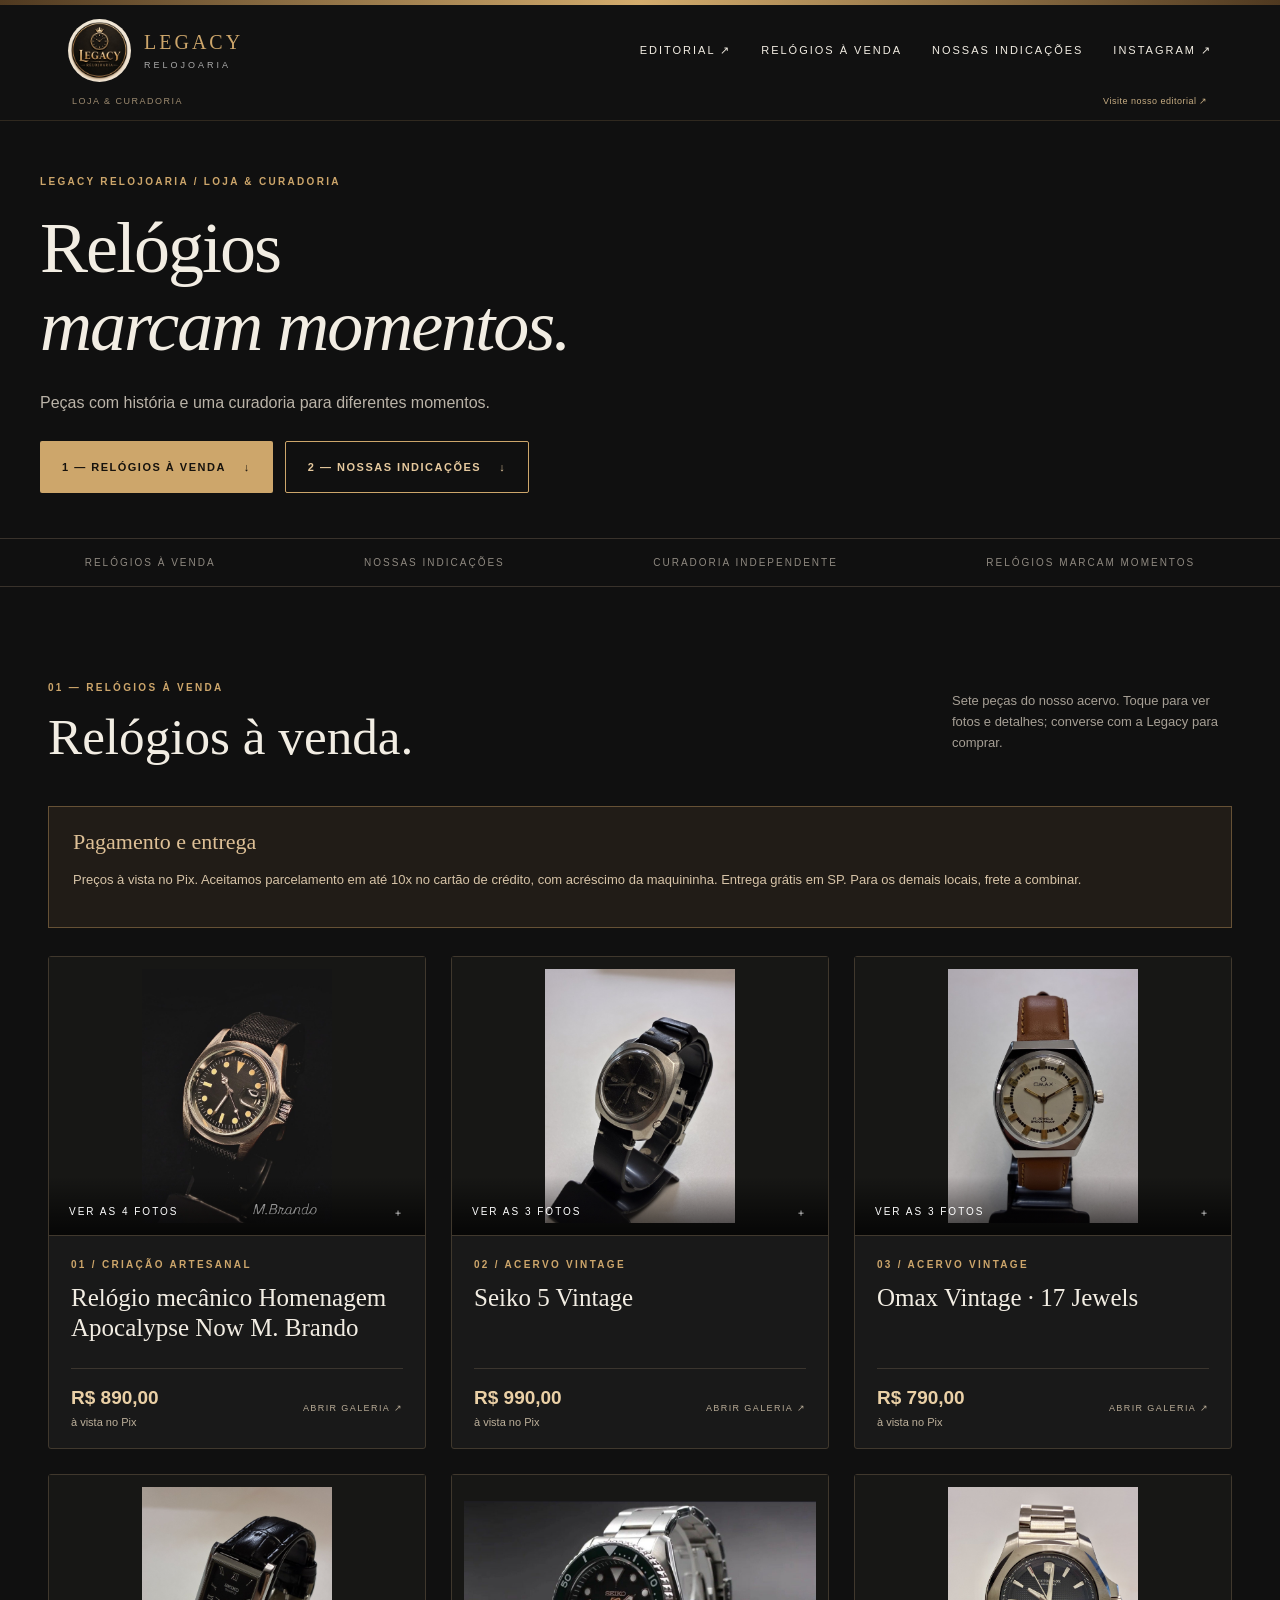
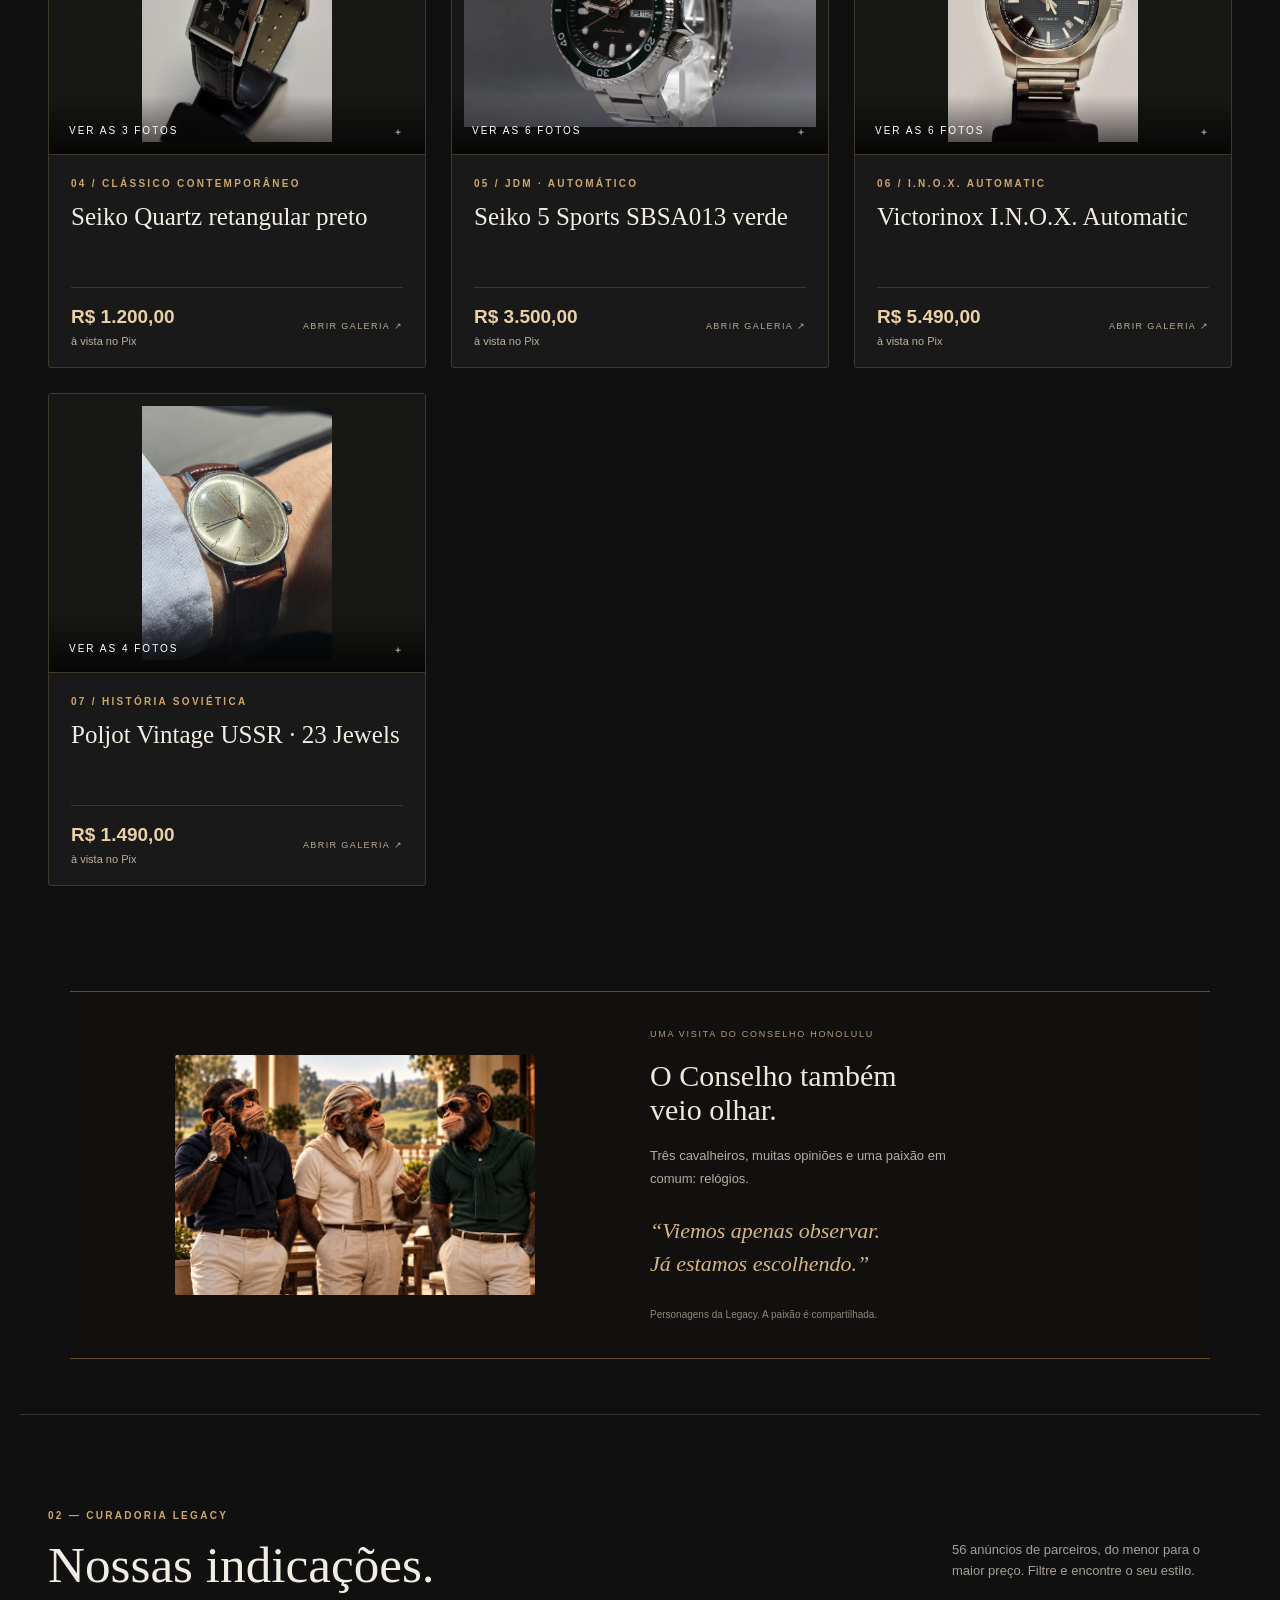
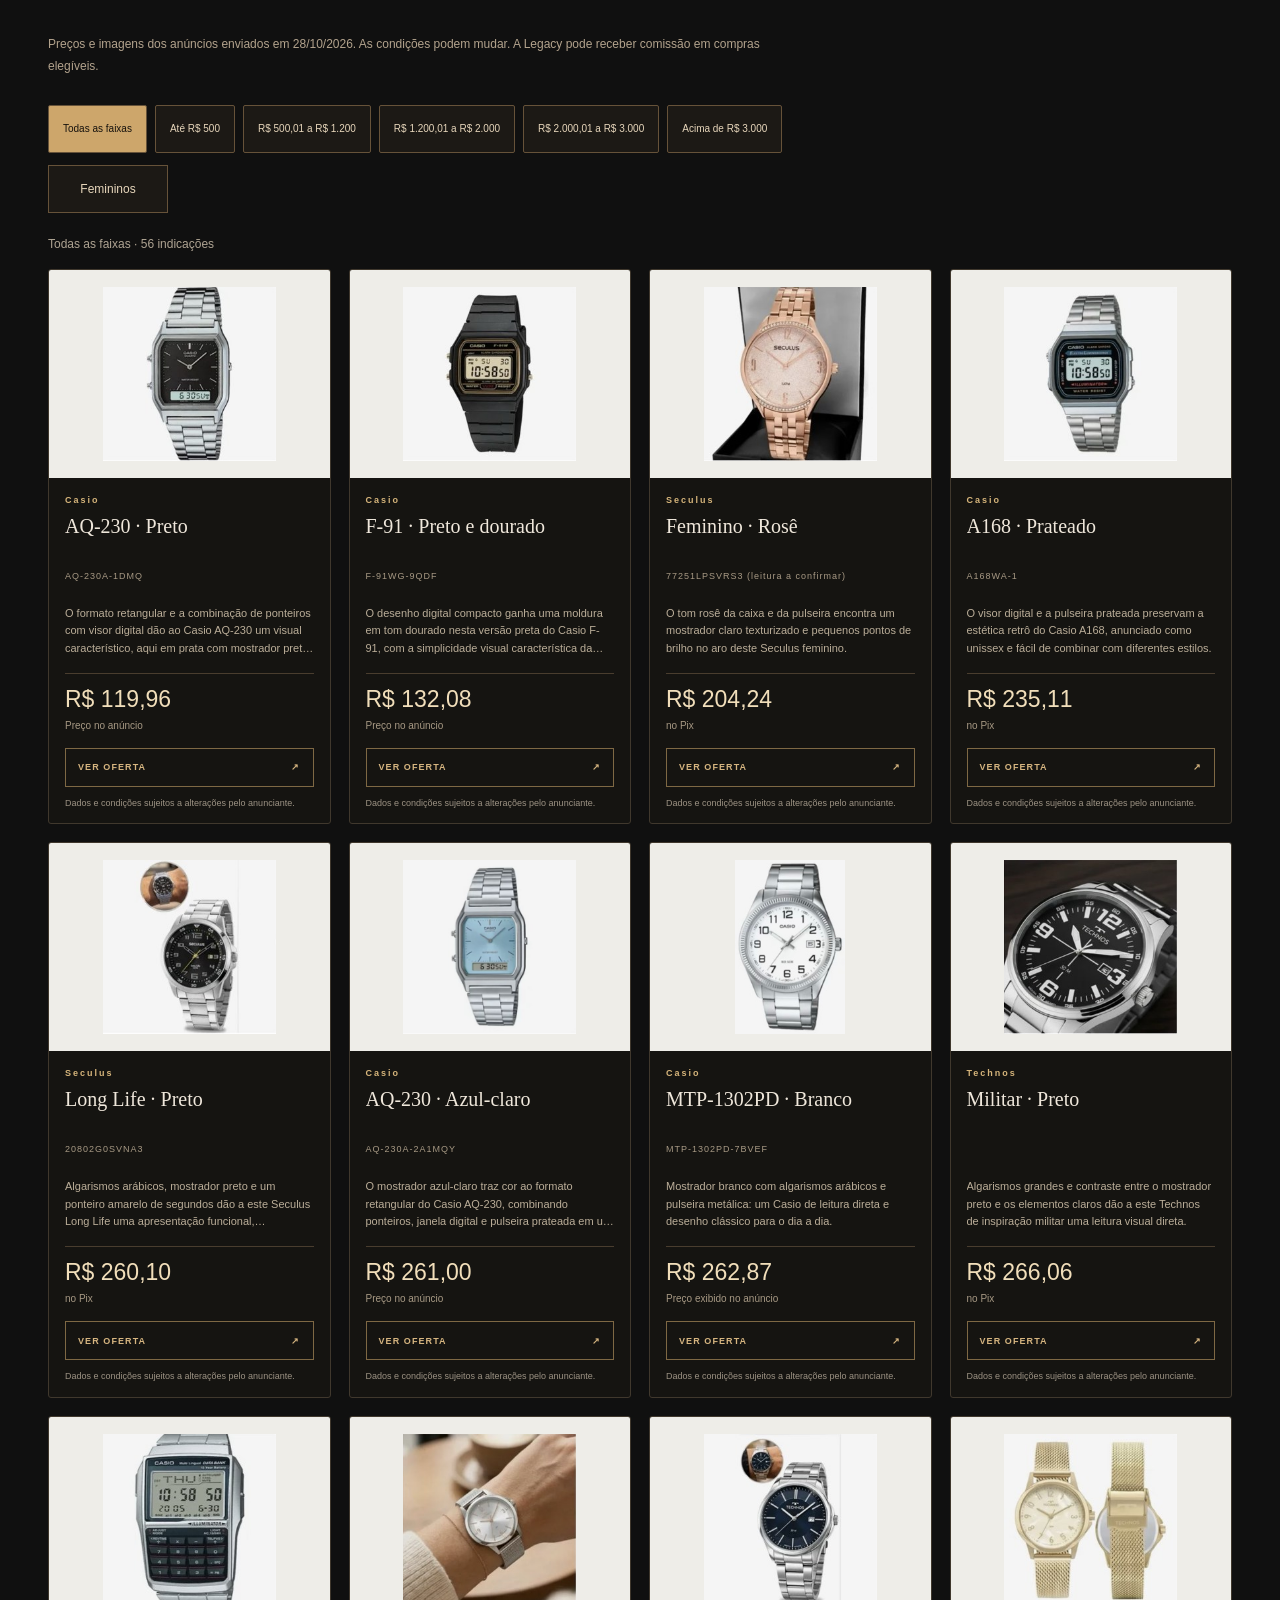
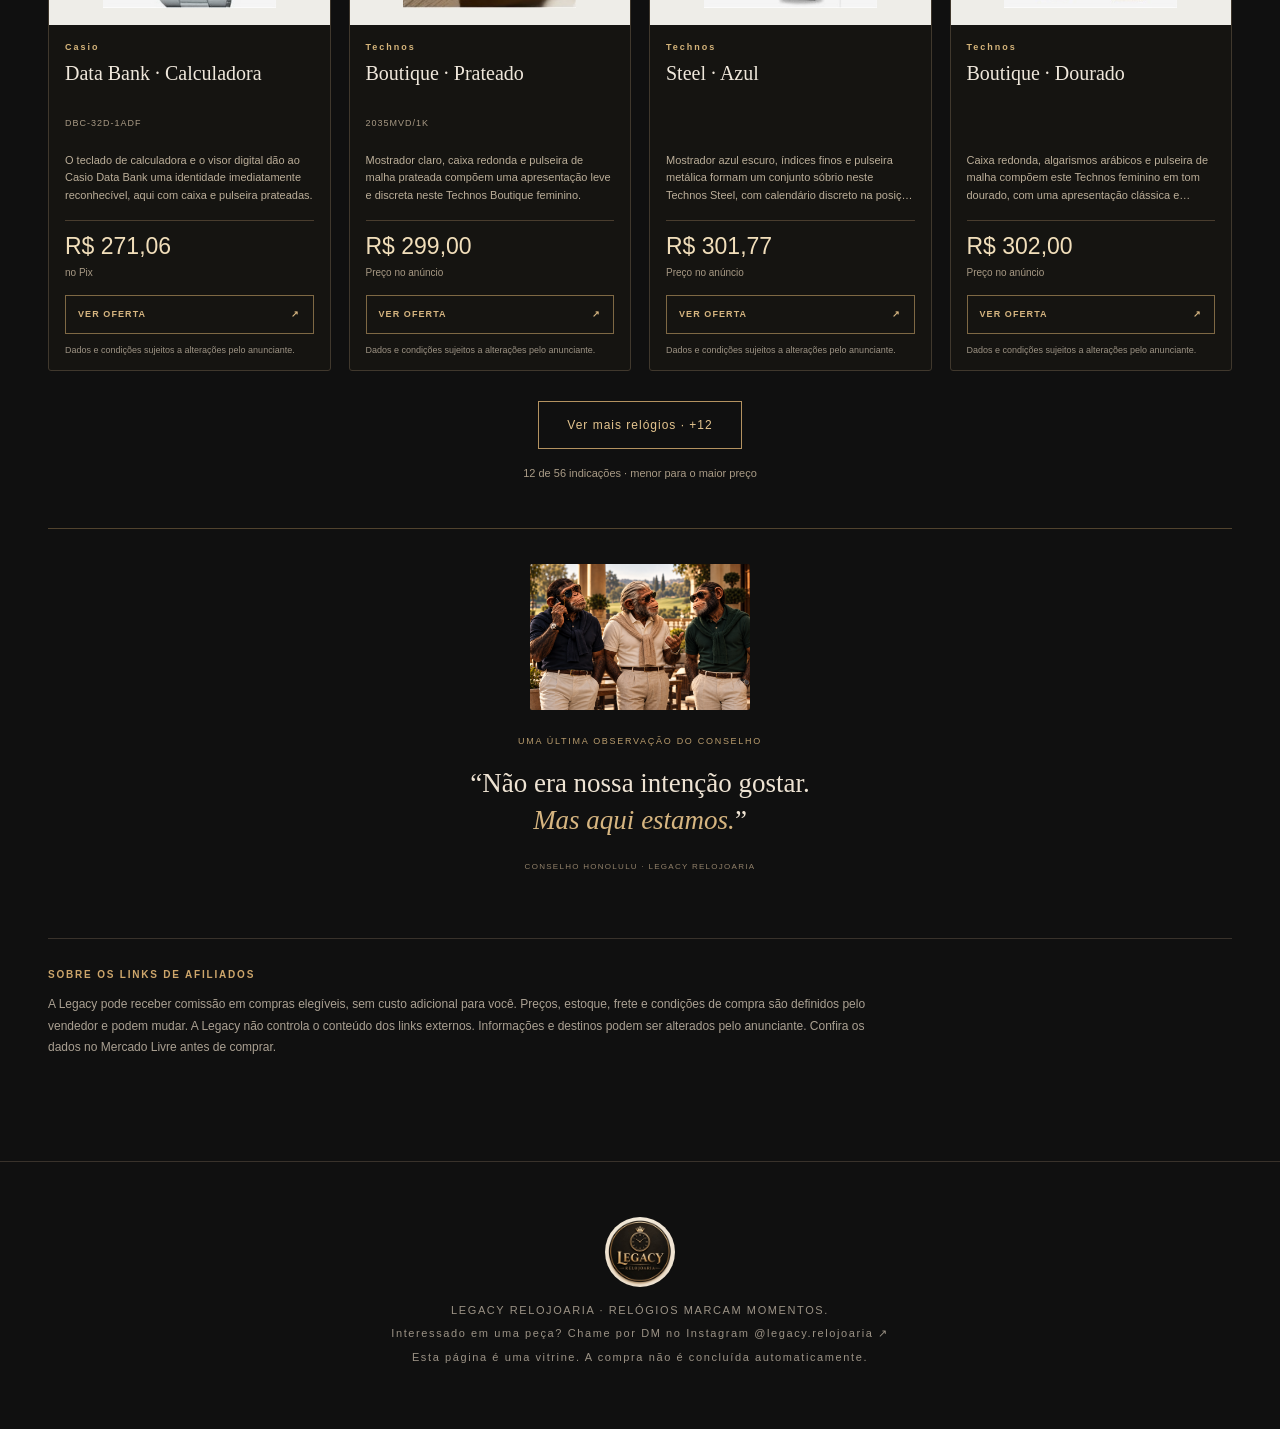
==== commit a73cf6f5: "Publicar loja refinada com Conselho Honolulu e fotos corrigidas" ====
--- a/loja/index.html
+++ b/loja/index.html
@@ -1,24 +1,24 @@
 <!doctype html><html lang="pt-BR"><head><meta charset="utf-8"><meta name="viewport" content="width=device-width, initial-scale=1"><meta name="theme-color" content="#101010"><meta name="description" content="Sete peças da coleção Legacy e 56 indicações para descobrir seu próximo relógio."><title>Loja & Curadoria | Legacy Relojoaria</title><link rel="stylesheet" href="styles.css"><link rel="icon" href="assets/logo-original.jpg"></head><body>
 <header><div class="topline"></div><div class="nav"><a class="brand" href="#inicio"><img src="assets/logo-original.jpg" alt="Logotipo oficial Legacy Relojoaria"><span class="brand-copy">LEGACY<small>RELOJOARIA</small></span></a><div class="navlinks"><a href="https://legacyrelojoaria.com.br/" target="_blank" rel="noopener">EDITORIAL ↗</a><a href="#colecao">RELÓGIOS À VENDA</a><a href="#curadoria">NOSSAS INDICAÇÕES</a><a href="https://www.instagram.com/legacy.relojoaria/" target="_blank" rel="noopener">INSTAGRAM ↗</a></div></div><div class="editorial-bridge"><span>LOJA & CURADORIA</span><a href="https://legacyrelojoaria.com.br/" target="_blank" rel="noopener">Visite nosso editorial ↗</a></div></header>
-<main id="inicio"><section class="hero"><div><div class="overline">LEGACY RELOJOARIA / LOJA & CURADORIA</div><h1>Relógios<br><em>marcam momentos.</em></h1><p>Dois jeitos de descobrir seu próximo relógio: peças disponíveis diretamente na Legacy e indicações selecionadas com independência editorial.</p><div class="hero-actions"><a class="gold-btn" href="#colecao">1 — RELÓGIOS À VENDA <span>↓</span></a><a class="gold-btn gold-btn-outline" href="#curadoria">2 — NOSSAS INDICAÇÕES <span>↓</span></a></div></div><div class="hero-figure"><img src="assets/brando-1.jpg" alt="M. Brando, criação artesanal"><div class="corner">EM DESTAQUE / M. BRANDO</div></div></section>
+<main id="inicio"><section class="hero"><div><div class="overline">LEGACY RELOJOARIA / LOJA & CURADORIA</div><h1>Relógios<br><em>marcam momentos.</em></h1><p>Peças com história e uma curadoria para diferentes momentos.</p><div class="hero-actions"><a class="gold-btn" href="#colecao">1 — RELÓGIOS À VENDA <span>↓</span></a><a class="gold-btn gold-btn-outline" href="#curadoria">2 — NOSSAS INDICAÇÕES <span>↓</span></a></div></div></section>
 <div class="ribbon"><span>RELÓGIOS À VENDA</span><span>NOSSAS INDICAÇÕES</span><span>CURADORIA INDEPENDENTE</span><span>RELÓGIOS MARCAM MOMENTOS</span></div>
-<section class="section" id="colecao"><div class="sec-title"><div><span class="overline">01 — RELÓGIOS À VENDA</span><h2>Relógios à venda.</h2></div><p>Sete peças disponíveis para consulta de compra. Toque em um relógio para explorar as fotos e os detalhes. Interessado? Chame a Legacy por DM no Instagram @legacy.relojoaria.</p></div><div class="purchase-notice"><strong>Pagamento e entrega</strong><p>Preços à vista no Pix. Aceitamos parcelamento em até 10x no cartão de crédito, com acréscimo da maquininha. Entrega grátis em SP. Para os demais locais, frete a combinar.</p></div><div class="grid" id="ownedGrid"><details class="watch-card native-watch" data-id="brando"><summary aria-label="Ver fotos de Relógio mecânico Homenagem Apocalypse Now M. Brando"><div class="watch-image"><img src="assets/brando-1.jpg" alt="Relógio mecânico Homenagem Apocalypse Now M. Brando" loading="eager"><span class="view-label">VER AS 4 FOTOS <span>＋</span></span></div><div class="watch-info"><div class="eyebrow">01 / CRIAÇÃO ARTESANAL</div><h3>Relógio mecânico Homenagem Apocalypse Now M. Brando</h3><div class="card-bottom"><strong>R$ 890,00<small class="pix-label">à vista no Pix</small></strong><span>ABRIR GALERIA ↗</span></div></div></summary><div class="native-detail"><p class="gallery-hint">4 fotos da peça. Deslize para ver todas.</p><div class="static-gallery"><figure><img src="assets/brando-1.jpg" alt="Foto 1 de Relógio mecânico Homenagem Apocalypse Now M. Brando" loading="eager"><figcaption>1 / 4</figcaption></figure><figure><img src="assets/brando-2.jpg" alt="Foto 2 de Relógio mecânico Homenagem Apocalypse Now M. Brando" loading="eager"><figcaption>2 / 4</figcaption></figure><figure><img src="assets/brando-3.jpg" alt="Foto 3 de Relógio mecânico Homenagem Apocalypse Now M. Brando" loading="eager"><figcaption>3 / 4</figcaption></figure><figure><img src="assets/brando-4.jpg" alt="Foto 4 de Relógio mecânico Homenagem Apocalypse Now M. Brando" loading="eager"><figcaption>4 / 4</figcaption></figure></div><h4>Uma breve história</h4><p>Estilo clássico e robusto, perfeito para quem busca uma peça que foi montada individualmente de forma artesanal.</p><p>Modelo raro, em ótimo estado, funcionando perfeitamente e revisado em 2026, conforme informação do proprietário.</p><ul><li>Relógio mecânico montado individualmente de forma artesanal</li><li>Diâmetro: 40 mm</li><li>Espessura: 14 mm</li><li>Peso: 110 g</li><li>Cristal mineral</li><li>Pulseira de borracha</li><li>Máquina chinesa DD119</li><li>Reserva de marcha: 36 horas</li><li>Estojo personalizado incluído</li><li>Especificações informadas pelo proprietário</li><li>Ótimo estado e funcionamento perfeito, informados pelo proprietário</li><li>Revisão realizada em 2026, informada pelo proprietário</li></ul><div class="purchase-terms"><h4>Pagamento e entrega</h4><p>Preços à vista no Pix. Aceitamos parcelamento em até 10x no cartão de crédito, com acréscimo da maquininha. Entrega grátis em SP. Para os demais locais, frete a combinar.</p></div><a class="ig" href="https://www.instagram.com/legacy.relojoaria/" target="_blank" rel="noopener">INTERESSADO? CHAME POR DM NO INSTAGRAM ↗</a></div></details><details class="watch-card native-watch" data-id="seiko-vintage"><summary aria-label="Ver fotos de Seiko 5 Vintage"><div class="watch-image"><img src="assets/seiko-vintage-1.jpg" alt="Seiko 5 Vintage" loading="eager"><span class="view-label">VER AS 3 FOTOS <span>＋</span></span></div><div class="watch-info"><div class="eyebrow">02 / ACERVO VINTAGE</div><h3>Seiko 5 Vintage</h3><div class="card-bottom"><strong>R$ 990,00<small class="pix-label">à vista no Pix</small></strong><span>ABRIR GALERIA ↗</span></div></div></summary><div class="native-detail"><p class="gallery-hint">3 fotos da peça. Deslize para ver todas.</p><div class="static-gallery"><figure><img src="assets/seiko-vintage-1.jpg" alt="Foto 1 de Seiko 5 Vintage" loading="eager"><figcaption>1 / 3</figcaption></figure><figure><img src="assets/seiko-vintage-2.jpg" alt="Foto 2 de Seiko 5 Vintage" loading="eager"><figcaption>2 / 3</figcaption></figure><figure><img src="assets/seiko-vintage-3.jpg" alt="Foto 3 de Seiko 5 Vintage" loading="eager"><figcaption>3 / 3</figcaption></figure></div><h4>Uma breve história</h4><p>Modelo raro, em ótimo estado e funcionando perfeitamente. Revisado em 2026, conforme informação do proprietário.
+<section class="section" id="colecao"><div class="sec-title"><div><span class="overline">01 — RELÓGIOS À VENDA</span><h2>Relógios à venda.</h2></div><p>Sete peças do nosso acervo. Toque para ver fotos e detalhes; converse com a Legacy para comprar.</p></div><div class="purchase-notice"><strong>Pagamento e entrega</strong><p>Preços à vista no Pix. Aceitamos parcelamento em até 10x no cartão de crédito, com acréscimo da maquininha. Entrega grátis em SP. Para os demais locais, frete a combinar.</p></div><div class="grid" id="ownedGrid"><details class="watch-card native-watch" data-id="brando"><summary aria-label="Ver fotos de Relógio mecânico Homenagem Apocalypse Now M. Brando"><div class="watch-image"><img src="assets/brando-1.jpg" alt="Relógio mecânico Homenagem Apocalypse Now M. Brando" loading="eager"><span class="view-label">VER AS 4 FOTOS <span>＋</span></span></div><div class="watch-info"><div class="eyebrow">01 / CRIAÇÃO ARTESANAL</div><h3>Relógio mecânico Homenagem Apocalypse Now M. Brando</h3><div class="card-bottom"><strong>R$ 890,00<small class="pix-label">à vista no Pix</small></strong><span>ABRIR GALERIA ↗</span></div></div></summary><div class="native-detail"><p class="gallery-hint">4 fotos da peça. Deslize para ver todas.</p><div class="static-gallery"><figure><img src="assets/brando-1.jpg" alt="Foto 1 de Relógio mecânico Homenagem Apocalypse Now M. Brando" loading="eager"><figcaption>1 / 4</figcaption></figure><figure><img src="assets/brando-2.jpg" alt="Foto 2 de Relógio mecânico Homenagem Apocalypse Now M. Brando" loading="eager"><figcaption>2 / 4</figcaption></figure><figure><img src="assets/brando-3.jpg" alt="Foto 3 de Relógio mecânico Homenagem Apocalypse Now M. Brando" loading="eager"><figcaption>3 / 4</figcaption></figure><figure><img src="assets/brando-4.jpg" alt="Foto 4 de Relógio mecânico Homenagem Apocalypse Now M. Brando" loading="eager"><figcaption>4 / 4</figcaption></figure></div><h4>Uma breve história</h4><p>Estilo clássico e robusto, perfeito para quem busca uma peça que foi montada individualmente de forma artesanal.</p><p>Modelo raro, em ótimo estado, funcionando perfeitamente e revisado em 2026, conforme informação do proprietário.</p><ul><li>Relógio mecânico montado individualmente de forma artesanal</li><li>Diâmetro: 40 mm</li><li>Espessura: 14 mm</li><li>Peso: 110 g</li><li>Cristal mineral</li><li>Pulseira de borracha</li><li>Máquina chinesa DD119</li><li>Reserva de marcha: 36 horas</li><li>Estojo personalizado incluído</li><li>Especificações informadas pelo proprietário</li><li>Ótimo estado e funcionamento perfeito, informados pelo proprietário</li><li>Revisão realizada em 2026, informada pelo proprietário</li></ul><div class="purchase-terms"><h4>Pagamento e entrega</h4><p>Preços à vista no Pix. Aceitamos parcelamento em até 10x no cartão de crédito, com acréscimo da maquininha. Entrega grátis em SP. Para os demais locais, frete a combinar.</p></div><a class="ig" href="https://www.instagram.com/legacy.relojoaria/" target="_blank" rel="noopener">INTERESSADO? CHAME POR DM NO INSTAGRAM ↗</a></div></details><details class="watch-card native-watch" data-id="seiko-vintage"><summary aria-label="Ver fotos de Seiko 5 Vintage"><div class="watch-image"><img src="assets/seiko-vintage-1.jpg" alt="Seiko 5 Vintage" loading="eager"><span class="view-label">VER AS 3 FOTOS <span>＋</span></span></div><div class="watch-info"><div class="eyebrow">02 / ACERVO VINTAGE</div><h3>Seiko 5 Vintage</h3><div class="card-bottom"><strong>R$ 990,00<small class="pix-label">à vista no Pix</small></strong><span>ABRIR GALERIA ↗</span></div></div></summary><div class="native-detail"><p class="gallery-hint">3 fotos da peça. Deslize para ver todas.</p><div class="static-gallery"><figure><img src="assets/seiko-vintage-1.jpg" alt="Foto 1 de Seiko 5 Vintage" loading="eager"><figcaption>1 / 3</figcaption></figure><figure><img src="assets/seiko-vintage-2.jpg" alt="Foto 2 de Seiko 5 Vintage" loading="eager"><figcaption>2 / 3</figcaption></figure><figure><img src="assets/seiko-vintage-3.jpg" alt="Foto 3 de Seiko 5 Vintage" loading="eager"><figcaption>3 / 3</figcaption></figure></div><h4>Uma breve história</h4><p>Modelo raro, em ótimo estado e funcionando perfeitamente. Revisado em 2026, conforme informação do proprietário.
 
 A família Seiko 5 nasceu em 1963 com a proposta de oferecer relógios automáticos para o dia a dia. Este exemplar, com dia e data e caixa de linhas marcantes, expressa o lado mais despretensioso da relojoaria japonesa: funcionalidade e personalidade num só objeto. Referência e ano desta unidade ainda precisam de confirmação.</p><p>Modelo raro, em ótimo estado, funcionando perfeitamente e revisado em 2026, conforme informação do proprietário.</p><ul><li>Calendário de dia e data visível no mostrador</li><li>Referência, calibre e ano desta unidade: a confirmar</li><li>Ótimo estado e funcionamento perfeito, informados pelo proprietário</li><li>Revisão realizada em 2026, informada pelo proprietário</li></ul><div class="purchase-terms"><h4>Pagamento e entrega</h4><p>Preços à vista no Pix. Aceitamos parcelamento em até 10x no cartão de crédito, com acréscimo da maquininha. Entrega grátis em SP. Para os demais locais, frete a combinar.</p></div><a class="ig" href="https://www.instagram.com/legacy.relojoaria/" target="_blank" rel="noopener">INTERESSADO? CHAME POR DM NO INSTAGRAM ↗</a></div></details><details class="watch-card native-watch" data-id="omax"><summary aria-label="Ver fotos de Omax Vintage · 17 Jewels"><div class="watch-image"><img src="assets/omax-1.jpg" alt="Omax Vintage · 17 Jewels" loading="eager"><span class="view-label">VER AS 3 FOTOS <span>＋</span></span></div><div class="watch-info"><div class="eyebrow">03 / ACERVO VINTAGE</div><h3>Omax Vintage · 17 Jewels</h3><div class="card-bottom"><strong>R$ 790,00<small class="pix-label">à vista no Pix</small></strong><span>ABRIR GALERIA ↗</span></div></div></summary><div class="native-detail"><p class="gallery-hint">3 fotos da peça. Deslize para ver todas.</p><div class="static-gallery"><figure><img src="assets/omax-1.jpg" alt="Foto 1 de Omax Vintage · 17 Jewels" loading="eager"><figcaption>1 / 3</figcaption></figure><figure><img src="assets/omax-2.jpg" alt="Foto 2 de Omax Vintage · 17 Jewels" loading="eager"><figcaption>2 / 3</figcaption></figure><figure><img src="assets/omax-3.jpg" alt="Foto 3 de Omax Vintage · 17 Jewels" loading="eager"><figcaption>3 / 3</figcaption></figure></div><h4>Uma breve história</h4><p>Modelo raro, em ótimo estado e funcionando perfeitamente. Revisado em 2026, conforme informação do proprietário.
 
 Omax é um nome que aparece em muitos relógios mecânicos clássicos, especialmente entre colecionadores de peças de época. Nesta unidade, o mostrador claro, os índices dourados e a caixa de desenho geométrico fazem o trabalho visual. A inscrição de 17 rubis remete ao tradicional uso de pedras sintéticas para reduzir atrito no movimento.</p><p>Modelo raro, em ótimo estado, funcionando perfeitamente e revisado em 2026, conforme informação do proprietário.</p><ul><li>Inscrição “17 Jewels” no mostrador</li><li>Mostrador claro e caixa de desenho geométrico</li><li>Calibre, referência e datação: a confirmar</li><li>Ótimo estado e funcionamento perfeito, informados pelo proprietário</li><li>Revisão realizada em 2026, informada pelo proprietário</li></ul><div class="purchase-terms"><h4>Pagamento e entrega</h4><p>Preços à vista no Pix. Aceitamos parcelamento em até 10x no cartão de crédito, com acréscimo da maquininha. Entrega grátis em SP. Para os demais locais, frete a combinar.</p></div><a class="ig" href="https://www.instagram.com/legacy.relojoaria/" target="_blank" rel="noopener">INTERESSADO? CHAME POR DM NO INSTAGRAM ↗</a></div></details><details class="watch-card native-watch" data-id="seiko-retangular"><summary aria-label="Ver fotos de Seiko Quartz retangular preto"><div class="watch-image"><img src="assets/seiko-retangular-1.jpg" alt="Seiko Quartz retangular preto" loading="eager"><span class="view-label">VER AS 3 FOTOS <span>＋</span></span></div><div class="watch-info"><div class="eyebrow">04 / CLÁSSICO CONTEMPORÂNEO</div><h3>Seiko Quartz retangular preto</h3><div class="card-bottom"><strong>R$ 1.200,00<small class="pix-label">à vista no Pix</small></strong><span>ABRIR GALERIA ↗</span></div></div></summary><div class="native-detail"><p class="gallery-hint">3 fotos da peça. Deslize para ver todas.</p><div class="static-gallery"><figure><img src="assets/seiko-retangular-1.jpg" alt="Foto 1 de Seiko Quartz retangular preto" loading="eager"><figcaption>1 / 3</figcaption></figure><figure><img src="assets/seiko-retangular-2.jpg" alt="Foto 2 de Seiko Quartz retangular preto" loading="eager"><figcaption>2 / 3</figcaption></figure><figure><img src="assets/seiko-retangular-3.jpg" alt="Foto 3 de Seiko Quartz retangular preto" loading="eager"><figcaption>3 / 3</figcaption></figure></div><h4>Uma breve história</h4><p>Modelo raro, em ótimo estado e funcionando perfeitamente. Revisado em 2026, conforme informação do proprietário.
 
-Os relógios retangulares atravessaram décadas sem perder relevância. Nesta interpretação da Seiko, o mostrador preto, os algarismos romanos e a caixa alongada conversam com a tradição dos relógios de vestir. O movimento a quartzo privilegia a praticidade, sem abrir mão da estética clássica.</p><p>Modelo raro, em ótimo estado, funcionando perfeitamente e revisado em 2026, conforme informação do proprietário.</p><ul><li>Identificado como quartzo pelo proprietário</li><li>Mostrador preto com algarismos romanos</li><li>Referência, calibre, dimensões e materiais: a confirmar</li><li>Ótimo estado e funcionamento perfeito, informados pelo proprietário</li><li>Revisão realizada em 2026, informada pelo proprietário</li></ul><div class="purchase-terms"><h4>Pagamento e entrega</h4><p>Preços à vista no Pix. Aceitamos parcelamento em até 10x no cartão de crédito, com acréscimo da maquininha. Entrega grátis em SP. Para os demais locais, frete a combinar.</p></div><a class="ig" href="https://www.instagram.com/legacy.relojoaria/" target="_blank" rel="noopener">INTERESSADO? CHAME POR DM NO INSTAGRAM ↗</a></div></details><details class="watch-card native-watch" data-id="seiko-verde"><summary aria-label="Ver fotos de Seiko 5 Sports SBSA013 verde"><div class="watch-image"><img src="assets/seiko-verde-1.jpg" alt="Seiko 5 Sports SBSA013 verde" loading="eager"><span class="view-label">VER AS 6 FOTOS <span>＋</span></span></div><div class="watch-info"><div class="eyebrow">05 / JDM · AUTOMÁTICO</div><h3>Seiko 5 Sports SBSA013 verde</h3><div class="card-bottom"><strong>R$ 3.500,00<small class="pix-label">à vista no Pix</small></strong><span>ABRIR GALERIA ↗</span></div></div></summary><div class="native-detail"><p class="gallery-hint">6 fotos da peça. Deslize para ver todas.</p><div class="static-gallery"><figure><img src="assets/seiko-verde-1.jpg" alt="Foto 1 de Seiko 5 Sports SBSA013 verde" loading="eager"><figcaption>1 / 6</figcaption></figure><figure><img src="assets/seiko-verde-2.jpg" alt="Foto 2 de Seiko 5 Sports SBSA013 verde" loading="eager"><figcaption>2 / 6</figcaption></figure><figure><img src="assets/seiko-verde-3.jpg" alt="Foto 3 de Seiko 5 Sports SBSA013 verde" loading="eager"><figcaption>3 / 6</figcaption></figure><figure><img src="assets/seiko-verde-4.jpg" alt="Foto 4 de Seiko 5 Sports SBSA013 verde" loading="eager"><figcaption>4 / 6</figcaption></figure><figure><img src="assets/seiko-verde-5.jpg" alt="Foto 5 de Seiko 5 Sports SBSA013 verde" loading="eager"><figcaption>5 / 6</figcaption></figure><figure><img src="assets/seiko-verde-6.jpg" alt="Foto 6 de Seiko 5 Sports SBSA013 verde" loading="eager"><figcaption>6 / 6</figcaption></figure></div><h4>Uma breve história</h4><p>Modelo impecável, JDM full set, com caixas, manuais, elos e cartão de compra japonês. Versão destinada ao mercado japonês, considerada rara no Brasil pelo proprietário.
+Os relógios retangulares atravessaram décadas sem perder relevância. Nesta interpretação da Seiko, o mostrador preto, os algarismos romanos e a caixa alongada conversam com a tradição dos relógios de vestir. O movimento a quartzo privilegia a praticidade, sem abrir mão da estética clássica.</p><p>Modelo raro, em ótimo estado, funcionando perfeitamente e revisado em 2026, conforme informação do proprietário.</p><ul><li>Identificado como quartzo pelo proprietário</li><li>Mostrador preto com algarismos romanos</li><li>Referência, calibre, dimensões e materiais: a confirmar</li><li>Ótimo estado e funcionamento perfeito, informados pelo proprietário</li><li>Revisão realizada em 2026, informada pelo proprietário</li></ul><div class="purchase-terms"><h4>Pagamento e entrega</h4><p>Preços à vista no Pix. Aceitamos parcelamento em até 10x no cartão de crédito, com acréscimo da maquininha. Entrega grátis em SP. Para os demais locais, frete a combinar.</p></div><a class="ig" href="https://www.instagram.com/legacy.relojoaria/" target="_blank" rel="noopener">INTERESSADO? CHAME POR DM NO INSTAGRAM ↗</a></div></details><details class="watch-card native-watch" data-id="seiko-verde"><summary aria-label="Ver fotos de Seiko 5 Sports SBSA013 verde"><div class="watch-image"><img src="assets/seiko-verde-1.jpg" alt="Seiko 5 Sports SBSA013 verde" loading="eager"><span class="view-label">VER AS 6 FOTOS <span>＋</span></span></div><div class="watch-info"><div class="eyebrow">05 / JDM · AUTOMÁTICO</div><h3>Seiko 5 Sports SBSA013 verde</h3><div class="card-bottom"><strong>R$ 3.500,00<small class="pix-label">à vista no Pix</small></strong><span>ABRIR GALERIA ↗</span></div></div></summary><div class="native-detail"><p class="gallery-hint">6 fotos da peça. Deslize para ver todas.</p><div class="static-gallery"><figure><img src="assets/seiko-verde-1.jpg" alt="Foto 1 de Seiko 5 Sports SBSA013 verde" loading="eager"><figcaption>1 / 6</figcaption></figure><figure><img src="assets/seiko-verde-2.jpg" alt="Foto 2 de Seiko 5 Sports SBSA013 verde" loading="eager"><figcaption>2 / 6</figcaption></figure><figure><img src="assets/revisao-bf6c47a1885f.jpg" alt="Foto 3 de Seiko 5 Sports SBSA013 verde" loading="eager"><figcaption>3 / 6</figcaption></figure><figure><img src="assets/revisao-39cda417f2eb.jpg" alt="Foto 4 de Seiko 5 Sports SBSA013 verde" loading="eager"><figcaption>4 / 6</figcaption></figure><figure><img src="assets/revisao-93a29b37bffe.jpg" alt="Foto 5 de Seiko 5 Sports SBSA013 verde" loading="eager"><figcaption>5 / 6</figcaption></figure><figure><img src="assets/revisao-d2d3a16f2ce6.jpg" alt="Foto 6 de Seiko 5 Sports SBSA013 verde" loading="eager"><figcaption>6 / 6</figcaption></figure></div><h4>Uma breve história</h4><p>Modelo impecável, JDM full set, com caixas, manuais, elos e cartão de compra japonês. Versão destinada ao mercado japonês, considerada rara no Brasil pelo proprietário.
 
 A família Seiko 5 começou em 1963; a linha Sports veio em 1968 e ganhou uma nova geração em 2019. O SBSA013 faz parte dessa continuidade japonesa. O verde do mostrador e do aro dá presença ao desenho esportivo, enquanto o calibre 4R36 mantém o interesse mecânico.</p><p>Estado impecável e conjunto full set, conforme informação do proprietário.</p><ul><li>Referência SBSA013 informada pelo proprietário</li><li>Full set informado pelo proprietário: caixas, manuais, elos e cartão de compra japonês</li><li>Especificação do modelo: calibre automático 4R36, com corda manual e parada de segundos</li><li>Especificação do modelo: calendário de dia e data, 24 rubis e reserva aproximada de 41 horas</li><li>Especificação do modelo: caixa de aço, 42,5 mm de largura e vidro Hardlex</li><li>Especificações de catálogo não equivalem a ensaio desta unidade</li></ul><div class="purchase-terms"><h4>Pagamento e entrega</h4><p>Preços à vista no Pix. Aceitamos parcelamento em até 10x no cartão de crédito, com acréscimo da maquininha. Entrega grátis em SP. Para os demais locais, frete a combinar.</p></div><a class="ig" href="https://www.instagram.com/legacy.relojoaria/" target="_blank" rel="noopener">INTERESSADO? CHAME POR DM NO INSTAGRAM ↗</a></div></details><details class="watch-card native-watch" data-id="victorinox"><summary aria-label="Ver fotos de Victorinox I.N.O.X. Automatic"><div class="watch-image"><img src="assets/victorinox-1.jpg" alt="Victorinox I.N.O.X. Automatic" loading="eager"><span class="view-label">VER AS 6 FOTOS <span>＋</span></span></div><div class="watch-info"><div class="eyebrow">06 / I.N.O.X. AUTOMATIC</div><h3>Victorinox I.N.O.X. Automatic</h3><div class="card-bottom"><strong>R$ 5.490,00<small class="pix-label">à vista no Pix</small></strong><span>ABRIR GALERIA ↗</span></div></div></summary><div class="native-detail"><p class="gallery-hint">6 fotos da peça. Deslize para ver todas.</p><div class="static-gallery"><figure><img src="assets/victorinox-1.jpg" alt="Foto 1 de Victorinox I.N.O.X. Automatic" loading="eager"><figcaption>1 / 6</figcaption></figure><figure><img src="assets/victorinox-2.jpg" alt="Foto 2 de Victorinox I.N.O.X. Automatic" loading="eager"><figcaption>2 / 6</figcaption></figure><figure><img src="assets/victorinox-3.jpg" alt="Foto 3 de Victorinox I.N.O.X. Automatic" loading="eager"><figcaption>3 / 6</figcaption></figure><figure><img src="assets/victorinox-4.jpg" alt="Foto 4 de Victorinox I.N.O.X. Automatic" loading="eager"><figcaption>4 / 6</figcaption></figure><figure><img src="assets/victorinox-5.jpg" alt="Foto 5 de Victorinox I.N.O.X. Automatic" loading="eager"><figcaption>5 / 6</figcaption></figure><figure><img src="assets/victorinox-6.jpg" alt="Foto 6 de Victorinox I.N.O.X. Automatic" loading="eager"><figcaption>6 / 6</figcaption></figure></div><h4>Uma breve história</h4><p>Relógio usado apenas duas vezes, impecável e em estado de novo, conforme informação do proprietário. Não acompanha caixa nem manual. Possui comprovante de compra recuperado na Vivara. O proprietário informa ótima procedência e relata que a caixa foi perdida durante uma mudança de casa.
 
 Na linha I.N.O.X. Automatic, a caixa de presença marcante, o mostrador escuro e o bracelete metálico formam um conjunto sóbrio. O fundo transparente permite observar o mecanismo. A referência exata desta unidade ainda precisa ser confirmada.</p><p>Usado duas vezes. Impecável, em estado de novo, conforme informação do proprietário.</p><ul><li>Modelo I.N.O.X. Automatic informado pelo proprietário</li><li>Usado apenas duas vezes, segundo o proprietário</li><li>Não acompanha caixa nem manual</li><li>Comprovante de compra recuperado na Vivara, informado pelo proprietário</li><li>Caixa perdida durante mudança de casa, segundo o proprietário</li><li>Bracelete metálico e fundo transparente visíveis nas fotos</li><li>Referência, calibre e medidas desta unidade: a confirmar</li></ul><div class="purchase-terms"><h4>Pagamento e entrega</h4><p>Preços à vista no Pix. Aceitamos parcelamento em até 10x no cartão de crédito, com acréscimo da maquininha. Entrega grátis em SP. Para os demais locais, frete a combinar.</p></div><a class="ig" href="https://www.instagram.com/legacy.relojoaria/" target="_blank" rel="noopener">INTERESSADO? CHAME POR DM NO INSTAGRAM ↗</a></div></details><details class="watch-card native-watch" data-id="poljot"><summary aria-label="Ver fotos de Poljot Vintage USSR · 23 Jewels"><div class="watch-image"><img src="assets/poljot-1.jpg" alt="Poljot Vintage USSR · 23 Jewels" loading="eager"><span class="view-label">VER AS 4 FOTOS <span>＋</span></span></div><div class="watch-info"><div class="eyebrow">07 / HISTÓRIA SOVIÉTICA</div><h3>Poljot Vintage USSR · 23 Jewels</h3><div class="card-bottom"><strong>R$ 1.490,00<small class="pix-label">à vista no Pix</small></strong><span>ABRIR GALERIA ↗</span></div></div></summary><div class="native-detail"><p class="gallery-hint">4 fotos da peça. Deslize para ver todas.</p><div class="static-gallery"><figure><img src="assets/poljot-1.jpg" alt="Foto 1 de Poljot Vintage USSR · 23 Jewels" loading="eager"><figcaption>1 / 4</figcaption></figure><figure><img src="assets/poljot-2.jpg" alt="Foto 2 de Poljot Vintage USSR · 23 Jewels" loading="eager"><figcaption>2 / 4</figcaption></figure><figure><img src="assets/poljot-3.jpg" alt="Foto 3 de Poljot Vintage USSR · 23 Jewels" loading="eager"><figcaption>3 / 4</figcaption></figure><figure><img src="assets/poljot-4.jpg" alt="Foto 4 de Poljot Vintage USSR · 23 Jewels" loading="eager"><figcaption>4 / 4</figcaption></figure></div><h4>Uma breve história</h4><p>Modelo raro, em ótimo estado e funcionando perfeitamente. Revisado em 2026, conforme informação do proprietário.
 
 Nesta peça, o mostrador radial, os algarismos expressivos e a inscrição “Made in USSR” guardam a linguagem da relojoaria soviética. O interesse está no desenho e na memória de uma época. A inscrição de 23 rubis pode ser lida no mostrador; o calibre e o ano específicos desta unidade ainda precisam de confirmação.</p><p>Modelo raro, em ótimo estado, funcionando perfeitamente e revisado em 2026, conforme informação do proprietário.</p><ul><li>Inscrições “23 Jewels” e “Made in USSR” no mostrador</li><li>Pulseira em tom marrom nas fotografias</li><li>Calibre, referência e datação: a confirmar</li><li>Ótimo estado e funcionamento perfeito, informados pelo proprietário</li><li>Revisão realizada em 2026, informada pelo proprietário</li></ul><div class="purchase-terms"><h4>Pagamento e entrega</h4><p>Preços à vista no Pix. Aceitamos parcelamento em até 10x no cartão de crédito, com acréscimo da maquininha. Entrega grátis em SP. Para os demais locais, frete a combinar.</p></div><a class="ig" href="https://www.instagram.com/legacy.relojoaria/" target="_blank" rel="noopener">INTERESSADO? CHAME POR DM NO INSTAGRAM ↗</a></div></details></div></section>
-<section class="statement"><span class="overline">O QUE NOS MOVE</span><blockquote>“Se algo não te emociona, não marca.”</blockquote><p>Mais do que especificações, acreditamos no encontro entre relógios, pessoas e momentos.</p></section>
+<section class="honolulu-visit" aria-label="Uma visita do Conselho Honolulu"><div class="honolulu-art"><img src="assets/revisao-b77e1a43beef.png" alt="Ilustração dos personagens do Conselho Honolulu" loading="lazy"></div><div class="honolulu-copy"><span class="honolulu-label">UMA VISITA DO CONSELHO HONOLULU</span><h2>O Conselho também<br>veio olhar.</h2><p>Três cavalheiros, muitas opiniões e uma paixão em comum: relógios.</p><blockquote>“Viemos apenas observar.<br>Já estamos escolhendo.”</blockquote><small>Personagens da Legacy. A paixão é compartilhada.</small></div></section>
 <section class="section picks-section" id="curadoria" aria-labelledby="picksTitle">
-<div class="sec-title"><div><span class="overline">02 — CURADORIA LEGACY</span><h2 id="picksTitle">Nossas indicações.</h2></div><p>Escolhas para diferentes orçamentos. Relógios vendidos por parceiros, em uma área própria da nossa curadoria.</p></div>
-<div class="affiliate-intro"><span class="affiliate-kicker">UM OLHAR ALÉM DA NOSSA COLEÇÃO</span><h3>Encontre o seu próximo momento.</h3><p>56 anúncios selecionados, do menor para o maior preço. Encontre seu estilo, filtre por orçamento e descubra o que combina com o seu momento.</p></div>
+<div class="sec-title"><div><span class="overline">02 — CURADORIA LEGACY</span><h2 id="picksTitle">Nossas indicações.</h2></div><p>56 anúncios de parceiros, do menor para o maior preço. Filtre e encontre o seu estilo.</p></div>
+
 <p class="curation-note">Preços e imagens dos anúncios enviados em 28/10/2026. As condições podem mudar. A Legacy pode receber comissão em compras elegíveis.</p><div class="price-filters" role="group" aria-label="Filtrar indicações por preço">
 <button type="button" data-price="all" aria-pressed="true">Todas as faixas</button>
 <button type="button" data-price="500" aria-pressed="false">Até R$ 500</button>
@@ -30,7 +30,7 @@
 <p id="filterSummary" class="filter-summary" role="status" aria-live="polite">Todas as faixas · 10 indicações</p>
 <div class="grid affiliate-catalog" id="affiliateGrid"><article class="watch-card affiliate-native" data-id="indicacao-26" data-amount="119.96" data-feminine="true"><a class="affiliate-card-link" href="https://meli.la/2LpQasv" target="_blank" rel="sponsored noopener noreferrer" aria-label="Ver Casio AQ-230 · Preto no Mercado Livre"><div class="affiliate-visual"><img src="assets/indicacoes/indicacao-26.jpg" alt="Casio AQ-230 · Preto" loading="lazy" decoding="async"></div><div class="affiliate-info"><span class="affiliate-brand">Casio</span><h3>AQ-230 · Preto</h3><p class="affiliate-ref">AQ-230A-1DMQ</p><p class="affiliate-description">O formato retangular e a combinação de ponteiros com visor digital dão ao Casio AQ-230 um visual característico, aqui em prata com mostrador preto e anunciado como unissex.</p><div class="affiliate-price">R$ 119,96<span>Preço no anúncio</span></div></div><div class="affiliate-buy">VER OFERTA <span>↗</span></div></a><p class="external-note">Dados e condições sujeitos a alterações pelo anunciante.</p></article><article class="watch-card affiliate-native" data-id="indicacao-27" data-amount="132.08" data-feminine="false"><a class="affiliate-card-link" href="https://meli.la/1Vu2W5q" target="_blank" rel="sponsored noopener noreferrer" aria-label="Ver Casio F-91 · Preto e dourado no Mercado Livre"><div class="affiliate-visual"><img src="assets/indicacoes/indicacao-27.jpg" alt="Casio F-91 · Preto e dourado" loading="lazy" decoding="async"></div><div class="affiliate-info"><span class="affiliate-brand">Casio</span><h3>F-91 · Preto e dourado</h3><p class="affiliate-ref">F-91WG-9QDF</p><p class="affiliate-description">O desenho digital compacto ganha uma moldura em tom dourado nesta versão preta do Casio F-91, com a simplicidade visual característica da linha.</p><div class="affiliate-price">R$ 132,08<span>Preço no anúncio</span></div></div><div class="affiliate-buy">VER OFERTA <span>↗</span></div></a><p class="external-note">Dados e condições sujeitos a alterações pelo anunciante.</p></article><article class="watch-card affiliate-native" data-id="indicacao-47" data-amount="204.24" data-feminine="true"><a class="affiliate-card-link" href="https://meli.la/1dm4mHw" target="_blank" rel="sponsored noopener noreferrer" aria-label="Ver Seculus Feminino · Rosê no Mercado Livre"><div class="affiliate-visual"><img src="assets/indicacoes/indicacao-47.jpg" alt="Seculus Feminino · Rosê" loading="lazy" decoding="async"></div><div class="affiliate-info"><span class="affiliate-brand">Seculus</span><h3>Feminino · Rosê</h3><p class="affiliate-ref">77251LPSVRS3 (leitura a confirmar)</p><p class="affiliate-description">O tom rosê da caixa e da pulseira encontra um mostrador claro texturizado e pequenos pontos de brilho no aro deste Seculus feminino.</p><div class="affiliate-price">R$ 204,24<span>no Pix</span></div></div><div class="affiliate-buy">VER OFERTA <span>↗</span></div></a><p class="external-note">Dados e condições sujeitos a alterações pelo anunciante.</p></article><article class="watch-card affiliate-native" data-id="indicacao-28" data-amount="235.11" data-feminine="true"><a class="affiliate-card-link" href="https://meli.la/2N5Qrwc" target="_blank" rel="sponsored noopener noreferrer" aria-label="Ver Casio A168 · Prateado no Mercado Livre"><div class="affiliate-visual"><img src="assets/indicacoes/indicacao-28.jpg" alt="Casio A168 · Prateado" loading="lazy" decoding="async"></div><div class="affiliate-info"><span class="affiliate-brand">Casio</span><h3>A168 · Prateado</h3><p class="affiliate-ref">A168WA-1</p><p class="affiliate-description">O visor digital e a pulseira prateada preservam a estética retrô do Casio A168, anunciado como unissex e fácil de combinar com diferentes estilos.</p><div class="affiliate-price">R$ 235,11<span>no Pix</span></div></div><div class="affiliate-buy">VER OFERTA <span>↗</span></div></a><p class="external-note">Dados e condições sujeitos a alterações pelo anunciante.</p></article><article class="watch-card affiliate-native" data-id="indicacao-45" data-amount="260.1" data-feminine="false"><a class="affiliate-card-link" href="https://meli.la/31Pe6zY" target="_blank" rel="sponsored noopener noreferrer" aria-label="Ver Seculus Long Life · Preto no Mercado Livre"><div class="affiliate-visual"><img src="assets/indicacoes/indicacao-45.jpg" alt="Seculus Long Life · Preto" loading="lazy" decoding="async"></div><div class="affiliate-info"><span class="affiliate-brand">Seculus</span><h3>Long Life · Preto</h3><p class="affiliate-ref">20802G0SVNA3</p><p class="affiliate-description">Algarismos arábicos, mostrador preto e um ponteiro amarelo de segundos dão a este Seculus Long Life uma apresentação funcional, acompanhada por pulseira prateada.</p><div class="affiliate-price">R$ 260,10<span>no Pix</span></div></div><div class="affiliate-buy">VER OFERTA <span>↗</span></div></a><p class="external-note">Dados e condições sujeitos a alterações pelo anunciante.</p></article><article class="watch-card affiliate-native" data-id="indicacao-30" data-amount="261" data-feminine="none"><a class="affiliate-card-link" href="https://meli.la/1cvjtQV" target="_blank" rel="sponsored noopener noreferrer" aria-label="Ver Casio AQ-230 · Azul-claro no Mercado Livre"><div class="affiliate-visual"><img src="assets/indicacoes/indicacao-30.jpg" alt="Casio AQ-230 · Azul-claro" loading="lazy" decoding="async"></div><div class="affiliate-info"><span class="affiliate-brand">Casio</span><h3>AQ-230 · Azul-claro</h3><p class="affiliate-ref">AQ-230A-2A1MQY</p><p class="affiliate-description">O mostrador azul-claro traz cor ao formato retangular do Casio AQ-230, combinando ponteiros, janela digital e pulseira prateada em um desenho compacto.</p><div class="affiliate-price">R$ 261,00<span>Preço no anúncio</span></div></div><div class="affiliate-buy">VER OFERTA <span>↗</span></div></a><p class="external-note">Dados e condições sujeitos a alterações pelo anunciante.</p></article><article class="watch-card affiliate-native" data-id="indicacao-01" data-amount="262.87" data-feminine="false"><a class="affiliate-card-link" href="https://meli.la/2S8Be9D" target="_blank" rel="sponsored noopener noreferrer" aria-label="Ver Casio MTP-1302PD · Branco no Mercado Livre"><div class="affiliate-visual"><img src="assets/indicacoes/indicacao-01.png" alt="Casio MTP-1302PD · Branco" loading="lazy" decoding="async"></div><div class="affiliate-info"><span class="affiliate-brand">Casio</span><h3>MTP-1302PD · Branco</h3><p class="affiliate-ref">MTP-1302PD-7BVEF</p><p class="affiliate-description">Mostrador branco com algarismos arábicos e pulseira metálica: um Casio de leitura direta e desenho clássico para o dia a dia.</p><div class="affiliate-price">R$ 262,87<span>Preço exibido no anúncio</span></div></div><div class="affiliate-buy">VER OFERTA <span>↗</span></div></a><p class="external-note">Dados e condições sujeitos a alterações pelo anunciante.</p></article><article class="watch-card affiliate-native" data-id="indicacao-14" data-amount="266.06" data-feminine="false"><a class="affiliate-card-link" href="https://meli.la/1RzMRLa" target="_blank" rel="sponsored noopener noreferrer" aria-label="Ver Technos Militar · Preto no Mercado Livre"><div class="affiliate-visual"><img src="assets/indicacoes/indicacao-14.jpg" alt="Technos Militar · Preto" loading="lazy" decoding="async"></div><div class="affiliate-info"><span class="affiliate-brand">Technos</span><h3>Militar · Preto</h3><p class="affiliate-ref"></p><p class="affiliate-description">Algarismos grandes e contraste entre o mostrador preto e os elementos claros dão a este Technos de inspiração militar uma leitura visual direta.</p><div class="affiliate-price">R$ 266,06<span>no Pix</span></div></div><div class="affiliate-buy">VER OFERTA <span>↗</span></div></a><p class="external-note">Dados e condições sujeitos a alterações pelo anunciante.</p></article><article class="watch-card affiliate-native" data-id="indicacao-36" data-amount="271.06" data-feminine="false"><a class="affiliate-card-link" href="https://meli.la/23uYhfU" target="_blank" rel="sponsored noopener noreferrer" aria-label="Ver Casio Data Bank · Calculadora no Mercado Livre"><div class="affiliate-visual"><img src="assets/indicacoes/indicacao-36.jpg" alt="Casio Data Bank · Calculadora" loading="lazy" decoding="async"></div><div class="affiliate-info"><span class="affiliate-brand">Casio</span><h3>Data Bank · Calculadora</h3><p class="affiliate-ref">DBC-32D-1ADF</p><p class="affiliate-description">O teclado de calculadora e o visor digital dão ao Casio Data Bank uma identidade imediatamente reconhecível, aqui com caixa e pulseira prateadas.</p><div class="affiliate-price">R$ 271,06<span>no Pix</span></div></div><div class="affiliate-buy">VER OFERTA <span>↗</span></div></a><p class="external-note">Dados e condições sujeitos a alterações pelo anunciante.</p></article><article class="watch-card affiliate-native" data-id="indicacao-24" data-amount="299" data-feminine="true"><a class="affiliate-card-link" href="https://meli.la/1CejtPM" target="_blank" rel="sponsored noopener noreferrer" aria-label="Ver Technos Boutique · Prateado no Mercado Livre"><div class="affiliate-visual"><img src="assets/indicacoes/indicacao-24.jpg" alt="Technos Boutique · Prateado" loading="lazy" decoding="async"></div><div class="affiliate-info"><span class="affiliate-brand">Technos</span><h3>Boutique · Prateado</h3><p class="affiliate-ref">2035MVD/1K</p><p class="affiliate-description">Mostrador claro, caixa redonda e pulseira de malha prateada compõem uma apresentação leve e discreta neste Technos Boutique feminino.</p><div class="affiliate-price">R$ 299,00<span>Preço no anúncio</span></div></div><div class="affiliate-buy">VER OFERTA <span>↗</span></div></a><p class="external-note">Dados e condições sujeitos a alterações pelo anunciante.</p></article><article class="watch-card affiliate-native" data-id="indicacao-16" data-amount="301.77" data-feminine="false"><a class="affiliate-card-link" href="https://meli.la/1mpmGhy" target="_blank" rel="sponsored noopener noreferrer" aria-label="Ver Technos Steel · Azul no Mercado Livre"><div class="affiliate-visual"><img src="assets/indicacoes/indicacao-16.jpg" alt="Technos Steel · Azul" loading="lazy" decoding="async"></div><div class="affiliate-info"><span class="affiliate-brand">Technos</span><h3>Steel · Azul</h3><p class="affiliate-ref"></p><p class="affiliate-description">Mostrador azul escuro, índices finos e pulseira metálica formam um conjunto sóbrio neste Technos Steel, com calendário discreto na posição das três horas.</p><div class="affiliate-price">R$ 301,77<span>Preço no anúncio</span></div></div><div class="affiliate-buy">VER OFERTA <span>↗</span></div></a><p class="external-note">Dados e condições sujeitos a alterações pelo anunciante.</p></article><article class="watch-card affiliate-native" data-id="indicacao-23" data-amount="302" data-feminine="true"><a class="affiliate-card-link" href="https://meli.la/2kQtqcf" target="_blank" rel="sponsored noopener noreferrer" aria-label="Ver Technos Boutique · Dourado no Mercado Livre"><div class="affiliate-visual"><img src="assets/indicacoes/indicacao-23.jpg" alt="Technos Boutique · Dourado" loading="lazy" decoding="async"></div><div class="affiliate-info"><span class="affiliate-brand">Technos</span><h3>Boutique · Dourado</h3><p class="affiliate-ref"></p><p class="affiliate-description">Caixa redonda, algarismos arábicos e pulseira de malha compõem este Technos feminino em tom dourado, com uma apresentação clássica e delicada.</p><div class="affiliate-price">R$ 302,00<span>Preço no anúncio</span></div></div><div class="affiliate-buy">VER OFERTA <span>↗</span></div></a><p class="external-note">Dados e condições sujeitos a alterações pelo anunciante.</p></article></div><details id="morePicks" class="more-native"><summary>Ver mais relógios <span>+44 indicações</span></summary><div class="grid affiliate-catalog"><article class="watch-card affiliate-native" data-id="indicacao-31" data-amount="330" data-feminine="none"><a class="affiliate-card-link" href="https://meli.la/1YrLLAC" target="_blank" rel="sponsored noopener noreferrer" aria-label="Ver Casio MTP-B145D · Rosa no Mercado Livre"><div class="affiliate-visual"><img src="assets/indicacoes/indicacao-31.jpg" alt="Casio MTP-B145D · Rosa" loading="lazy" decoding="async"></div><div class="affiliate-info"><span class="affiliate-brand">Casio</span><h3>MTP-B145D · Rosa</h3><p class="affiliate-ref">MTP-B145D-4AV</p><p class="affiliate-description">O mostrador rosa traz personalidade ao desenho sóbrio do Casio MTP-B145D, com índices finos, calendário e pulseira prateada.</p><div class="affiliate-price">R$ 330,00<span>Preço no anúncio</span></div></div><div class="affiliate-buy">VER OFERTA <span>↗</span></div></a><p class="external-note">Dados e condições sujeitos a alterações pelo anunciante.</p></article><article class="watch-card affiliate-native" data-id="indicacao-48" data-amount="345.02" data-feminine="false"><a class="affiliate-card-link" href="https://meli.la/2PFtYua" target="_blank" rel="sponsored noopener noreferrer" aria-label="Ver Seculus Casual · Azul-claro no Mercado Livre"><div class="affiliate-visual"><img src="assets/indicacoes/indicacao-48.jpg" alt="Seculus Casual · Azul-claro" loading="lazy" decoding="async"></div><div class="affiliate-info"><span class="affiliate-brand">Seculus</span><h3>Casual · Azul-claro</h3><p class="affiliate-ref"></p><p class="affiliate-description">O mostrador azul-claro e o aro canelado dão personalidade a este Seculus prateado, com índices em bastão, calendário e pulseira metálica.</p><div class="affiliate-price">R$ 345,02<span>Preço no anúncio</span></div></div><div class="affiliate-buy">VER OFERTA <span>↗</span></div></a><p class="external-note">Dados e condições sujeitos a alterações pelo anunciante.</p></article><article class="watch-card affiliate-native" data-id="indicacao-12" data-amount="347.26" data-feminine="false"><a class="affiliate-card-link" href="https://meli.la/272zBYq" target="_blank" rel="sponsored noopener noreferrer" aria-label="Ver Orient SolarTech · Preto no Mercado Livre"><div class="affiliate-visual"><img src="assets/indicacoes/indicacao-12.jpg" alt="Orient SolarTech · Preto" loading="lazy" decoding="async"></div><div class="affiliate-info"><span class="affiliate-brand">Orient</span><h3>SolarTech · Preto</h3><p class="affiliate-ref">MBSS1492 P2SX</p><p class="affiliate-description">Algarismos bem marcados, mostrador preto e pulseira metálica dão a este Orient SolarTech uma apresentação funcional e discreta para o dia a dia.</p><div class="affiliate-price">R$ 347,26<span>Preço no anúncio</span></div></div><div class="affiliate-buy">VER OFERTA <span>↗</span></div></a><p class="external-note">Dados e condições sujeitos a alterações pelo anunciante.</p></article><article class="watch-card affiliate-native" data-id="indicacao-33" data-amount="350" data-feminine="false"><a class="affiliate-card-link" href="https://meli.la/2EZwbcG" target="_blank" rel="sponsored noopener noreferrer" aria-label="Ver Casio MTP-E735D · Prateado no Mercado Livre"><div class="affiliate-visual"><img src="assets/indicacoes/indicacao-33.jpg" alt="Casio MTP-E735D · Prateado" loading="lazy" decoding="async"></div><div class="affiliate-info"><span class="affiliate-brand">Casio</span><h3>MTP-E735D · Prateado</h3><p class="affiliate-ref">MTP-E735D-7AV</p><p class="affiliate-description">Mostrador claro, índices finos e pulseira prateada compõem este Casio de desenho sóbrio, com calendário de dia e data para a rotina.</p><div class="affiliate-price">R$ 350,00<span>Preço no anúncio</span></div></div><div class="affiliate-buy">VER OFERTA <span>↗</span></div></a><p class="external-note">Dados e condições sujeitos a alterações pelo anunciante.</p></article><article class="watch-card affiliate-native" data-id="indicacao-25" data-amount="359" data-feminine="none"><a class="affiliate-card-link" href="https://meli.la/1BAJb2E" target="_blank" rel="sponsored noopener noreferrer" aria-label="Ver Casio World Map · Marrom no Mercado Livre"><div class="affiliate-visual"><img src="assets/indicacoes/indicacao-25.jpg" alt="Casio World Map · Marrom" loading="lazy" decoding="async"></div><div class="affiliate-info"><span class="affiliate-brand">Casio</span><h3>World Map · Marrom</h3><p class="affiliate-ref">AE-1200WHL-5AVDF (título truncado)</p><p class="affiliate-description">O mapa no mostrador e a disposição dos painéis digitais dão personalidade ao Casio AE-1200, aqui com caixa em tom bege e pulseira marrom.</p><div class="affiliate-price">R$ 359,00<span>Preço no anúncio</span></div></div><div class="affiliate-buy">VER OFERTA <span>↗</span></div></a><p class="external-note">Dados e condições sujeitos a alterações pelo anunciante.</p></article><article class="watch-card affiliate-native" data-id="indicacao-06" data-amount="369" data-feminine="false"><a class="affiliate-card-link" href="https://meli.la/1ZRDDWt" target="_blank" rel="sponsored noopener noreferrer" aria-label="Ver Casio G-Shock GA-2100 no Mercado Livre"><div class="affiliate-visual"><img src="assets/indicacoes/indicacao-06.png" alt="Casio G-Shock GA-2100" loading="lazy" decoding="async"></div><div class="affiliate-info"><span class="affiliate-brand">Casio</span><h3>G-Shock GA-2100</h3><p class="affiliate-ref">GA-2100-1A1DR</p><p class="affiliate-description">A caixa octogonal e o conjunto inteiramente preto dão ao GA-2100 uma presença discreta, com leitura analógica e informações digitais no mesmo mostrador.</p><div class="affiliate-price">R$ 369,00<span>Preço exibido no anúncio</span></div></div><div class="affiliate-buy">VER OFERTA <span>↗</span></div></a><p class="external-note">Dados e condições sujeitos a alterações pelo anunciante.</p></article><article class="watch-card affiliate-native" data-id="indicacao-29" data-amount="408" data-feminine="none"><a class="affiliate-card-link" href="https://meli.la/1Tqciva" target="_blank" rel="sponsored noopener noreferrer" aria-label="Ver Casio G-Shock DW-5600RL no Mercado Livre"><div class="affiliate-visual"><img src="assets/indicacoes/indicacao-29.jpg" alt="Casio G-Shock DW-5600RL" loading="lazy" decoding="async"></div><div class="affiliate-info"><span class="affiliate-brand">Casio</span><h3>G-Shock DW-5600RL</h3><p class="affiliate-ref">DW-5600RL-1DR</p><p class="affiliate-description">O formato quadrado e as linhas coloridas discretas em torno do visor dão a este G-Shock preto uma apresentação clássica e funcional.</p><div class="affiliate-price">R$ 408,00<span>Preço no anúncio</span></div></div><div class="affiliate-buy">VER OFERTA <span>↗</span></div></a><p class="external-note">Dados e condições sujeitos a alterações pelo anunciante.</p></article><article class="watch-card affiliate-native" data-id="indicacao-15" data-amount="410" data-feminine="true"><a class="affiliate-card-link" href="https://meli.la/11rTnr9" target="_blank" rel="sponsored noopener noreferrer" aria-label="Ver Technos Mini quadrado · Dourado no Mercado Livre"><div class="affiliate-visual"><img src="assets/indicacoes/indicacao-15.jpg" alt="Technos Mini quadrado · Dourado" loading="lazy" decoding="async"></div><div class="affiliate-info"><span class="affiliate-brand">Technos</span><h3>Mini quadrado · Dourado</h3><p class="affiliate-ref">GL32BB/1D (leitura a confirmar)</p><p class="affiliate-description">O desenho quadrado de cantos arredondados e o conjunto em tom dourado dão a este Technos feminino uma presença delicada, com pequenos pontos de brilho no mostrador.</p><div class="affiliate-price">R$ 410,00<span>Preço no anúncio</span></div></div><div class="affiliate-buy">VER OFERTA <span>↗</span></div></a><p class="external-note">Dados e condições sujeitos a alterações pelo anunciante.</p></article><article class="watch-card affiliate-native" data-id="indicacao-18" data-amount="417" data-feminine="false"><a class="affiliate-card-link" href="https://meli.la/2fitmyw" target="_blank" rel="sponsored noopener noreferrer" aria-label="Ver Technos Riviera · Prateado no Mercado Livre"><div class="affiliate-visual"><img src="assets/indicacoes/indicacao-18.jpg" alt="Technos Riviera · Prateado" loading="lazy" decoding="async"></div><div class="affiliate-info"><span class="affiliate-brand">Technos</span><h3>Riviera · Prateado</h3><p class="affiliate-ref">2350AI/1A</p><p class="affiliate-description">O aro canelado e a pulseira de elos pequenos dão ao Technos Riviera um desenho clássico, com mostrador escuro e calendário na posição das três horas.</p><div class="affiliate-price">R$ 417,00<span>Preço no anúncio</span></div></div><div class="affiliate-buy">VER OFERTA <span>↗</span></div></a><p class="external-note">Dados e condições sujeitos a alterações pelo anunciante.</p></article><article class="watch-card affiliate-native" data-id="indicacao-21" data-amount="420" data-feminine="false"><a class="affiliate-card-link" href="https://meli.la/2CJa35S" target="_blank" rel="sponsored noopener noreferrer" aria-label="Ver Technos Golf · Grafite no Mercado Livre"><div class="affiliate-visual"><img src="assets/indicacoes/indicacao-21.jpg" alt="Technos Golf · Grafite" loading="lazy" decoding="async"></div><div class="affiliate-info"><span class="affiliate-brand">Technos</span><h3>Golf · Grafite</h3><p class="affiliate-ref"></p><p class="affiliate-description">Tons de grafite e marrom encontram marcadores dourados e um ponteiro vermelho neste Technos Golf, em uma combinação de presença clássica com contraste discreto.</p><div class="affiliate-price">R$ 420,00<span>Preço no anúncio</span></div></div><div class="affiliate-buy">VER OFERTA <span>↗</span></div></a><p class="external-note">Dados e condições sujeitos a alterações pelo anunciante.</p></article><article class="watch-card affiliate-native" data-id="indicacao-35" data-amount="427.76" data-feminine="none"><a class="affiliate-card-link" href="https://meli.la/31TDyTs" target="_blank" rel="sponsored noopener noreferrer" aria-label="Ver Casio G-Shock GMA-S2100 · Branco no Mercado Livre"><div class="affiliate-visual"><img src="assets/indicacoes/indicacao-35.jpg" alt="Casio G-Shock GMA-S2100 · Branco" loading="lazy" decoding="async"></div><div class="affiliate-info"><span class="affiliate-brand">Casio</span><h3>G-Shock GMA-S2100 · Branco</h3><p class="affiliate-ref">GMA-S2100-7ADR</p><p class="affiliate-description">O branco da caixa e da pulseira dá uma apresentação leve ao desenho octogonal deste G-Shock, com ponteiros e informações digitais no mesmo mostrador.</p><div class="affiliate-price">R$ 427,76<span>Preço no anúncio</span></div></div><div class="affiliate-buy">VER OFERTA <span>↗</span></div></a><p class="external-note">Dados e condições sujeitos a alterações pelo anunciante.</p></article><article class="watch-card affiliate-native" data-id="indicacao-02" data-amount="459.9" data-feminine="false"><a class="affiliate-card-link" href="https://meli.la/2pLABWZ" target="_blank" rel="sponsored noopener noreferrer" aria-label="Ver Casio G-Shock DW-5600UE no Mercado Livre"><div class="affiliate-visual"><img src="assets/indicacoes/indicacao-02.png" alt="Casio G-Shock DW-5600UE" loading="lazy" decoding="async"></div><div class="affiliate-info"><span class="affiliate-brand">Casio</span><h3>G-Shock DW-5600UE</h3><p class="affiliate-ref">DW-5600UE-1DR</p><p class="affiliate-description">O G-Shock de caixa quadrada em sua expressão mais reconhecível: mostrador digital, desenho sóbrio e presença discreta em preto.</p><div class="affiliate-price">R$ 459,90<span>Preço exibido no anúncio</span></div></div><div class="affiliate-buy">VER OFERTA <span>↗</span></div></a><p class="external-note">Dados e condições sujeitos a alterações pelo anunciante.</p></article><article class="watch-card affiliate-native" data-id="indicacao-34" data-amount="459.94" data-feminine="none"><a class="affiliate-card-link" href="https://meli.la/27Jn889" target="_blank" rel="sponsored noopener noreferrer" aria-label="Ver Casio MTP-B190D · Retangular no Mercado Livre"><div class="affiliate-visual"><img src="assets/indicacoes/indicacao-34.jpg" alt="Casio MTP-B190D · Retangular" loading="lazy" decoding="async"></div><div class="affiliate-info"><span class="affiliate-brand">Casio</span><h3>MTP-B190D · Retangular</h3><p class="affiliate-ref">MTP-B190D-1BVCF</p><p class="affiliate-description">A caixa retangular e os algarismos romanos dão ao Casio MTP-B190D uma linguagem clássica, com contraste entre o mostrador preto e a pulseira prateada.</p><div class="affiliate-price">R$ 459,94<span>Preço no anúncio</span></div></div><div class="affiliate-buy">VER OFERTA <span>↗</span></div></a><p class="external-note">Dados e condições sujeitos a alterações pelo anunciante.</p></article><article class="watch-card affiliate-native" data-id="indicacao-22" data-amount="470.97" data-feminine="true"><a class="affiliate-card-link" href="https://meli.la/2kpf3Vx" target="_blank" rel="sponsored noopener noreferrer" aria-label="Ver Technos Mini · Dourado no Mercado Livre"><div class="affiliate-visual"><img src="assets/indicacoes/indicacao-22.jpg" alt="Technos Mini · Dourado" loading="lazy" decoding="async"></div><div class="affiliate-info"><span class="affiliate-brand">Technos</span><h3>Mini · Dourado</h3><p class="affiliate-ref">2035MZW/1D</p><p class="affiliate-description">A caixa alongada de laterais curvas e a pulseira de malha dão a este Technos Mini dourado uma linguagem delicada, com algarismos arábicos no mostrador.</p><div class="affiliate-price">R$ 470,97<span>Preço no anúncio</span></div></div><div class="affiliate-buy">VER OFERTA <span>↗</span></div></a><p class="external-note">Dados e condições sujeitos a alterações pelo anunciante.</p></article><article class="watch-card affiliate-native" data-id="indicacao-49" data-amount="499.65" data-feminine="false"><a class="affiliate-card-link" href="https://meli.la/1mLGfDB" target="_blank" rel="sponsored noopener noreferrer" aria-label="Ver Seculus Retangular · Pulseira preta no Mercado Livre"><div class="affiliate-visual"><img src="assets/indicacoes/indicacao-49.jpg" alt="Seculus Retangular · Pulseira preta" loading="lazy" decoding="async"></div><div class="affiliate-info"><span class="affiliate-brand">Seculus</span><h3>Retangular · Pulseira preta</h3><p class="affiliate-ref"></p><p class="affiliate-description">Caixa retangular, algarismos romanos e ponteiros azuis dão a este Seculus uma linguagem clássica, com mostrador claro e pulseira preta.</p><div class="affiliate-price">R$ 499,65<span>Preço no anúncio</span></div></div><div class="affiliate-buy">VER OFERTA <span>↗</span></div></a><p class="external-note">Dados e condições sujeitos a alterações pelo anunciante.</p></article><article class="watch-card affiliate-native" data-id="indicacao-46" data-amount="516.38" data-feminine="false"><a class="affiliate-card-link" href="https://meli.la/2GVtYgr" target="_blank" rel="sponsored noopener noreferrer" aria-label="Ver Seculus Cronógrafo · Azul e marrom no Mercado Livre"><div class="affiliate-visual"><img src="assets/indicacoes/indicacao-46.jpg" alt="Seculus Cronógrafo · Azul e marrom" loading="lazy" decoding="async"></div><div class="affiliate-info"><span class="affiliate-brand">Seculus</span><h3>Cronógrafo · Azul e marrom</h3><p class="affiliate-ref"></p><p class="affiliate-description">O azul do mostrador e o marrom da pulseira formam uma combinação clássica neste Seculus anunciado como cronógrafo, com caixa prateada e três submostradores.</p><div class="affiliate-price">R$ 516,38<span>Preço no anúncio</span></div></div><div class="affiliate-buy">VER OFERTA <span>↗</span></div></a><p class="external-note">Dados e condições sujeitos a alterações pelo anunciante.</p></article><article class="watch-card affiliate-native" data-id="indicacao-38" data-amount="569.01" data-feminine="false"><a class="affiliate-card-link" href="https://meli.la/2JRVvta" target="_blank" rel="sponsored noopener noreferrer" aria-label="Ver Casio MDV · Azul e vermelho no Mercado Livre"><div class="affiliate-visual"><img src="assets/indicacoes/indicacao-38.jpg" alt="Casio MDV · Azul e vermelho" loading="lazy" decoding="async"></div><div class="affiliate-info"><span class="affiliate-brand">Casio</span><h3>MDV · Azul e vermelho</h3><p class="affiliate-ref">MDV (família; referência completa não visível)</p><p class="affiliate-description">O aro em azul e vermelho traz cor ao mostrador preto deste Casio MDV, com calendário e pulseira metálica em uma composição de inspiração esportiva.</p><div class="affiliate-price">R$ 569,01<span>Preço no anúncio</span></div></div><div class="affiliate-buy">VER OFERTA <span>↗</span></div></a><p class="external-note">Dados e condições sujeitos a alterações pelo anunciante.</p></article><article class="watch-card affiliate-native" data-id="indicacao-04" data-amount="608.57" data-feminine="false"><a class="affiliate-card-link" href="https://meli.la/2QghK5X" target="_blank" rel="sponsored noopener noreferrer" aria-label="Ver Casio Duro compacto MDV-10 no Mercado Livre"><div class="affiliate-visual"><img src="assets/indicacoes/indicacao-04.png" alt="Casio Duro compacto MDV-10" loading="lazy" decoding="async"></div><div class="affiliate-info"><span class="affiliate-brand">Casio</span><h3>Duro compacto MDV-10</h3><p class="affiliate-ref">MDV-10-1A1VDF</p><p class="affiliate-description">A linguagem esportiva do Casio Duro em uma apresentação anunciada como compacta, com mostrador preto, calendário e pulseira preta.</p><div class="affiliate-price">R$ 608,57<span>Preço exibido no anúncio</span></div></div><div class="affiliate-buy">VER OFERTA <span>↗</span></div></a><p class="external-note">Dados e condições sujeitos a alterações pelo anunciante.</p></article><article class="watch-card affiliate-native" data-id="indicacao-20" data-amount="643.08" data-feminine="true"><a class="affiliate-card-link" href="https://meli.la/2sV8g9s" target="_blank" rel="sponsored noopener noreferrer" aria-label="Ver Technos Ceramic · Branco e dourado no Mercado Livre"><div class="affiliate-visual"><img src="assets/indicacoes/indicacao-20.jpg" alt="Technos Ceramic · Branco e dourado" loading="lazy" decoding="async"></div><div class="affiliate-info"><span class="affiliate-brand">Technos</span><h3>Ceramic · Branco e dourado</h3><p class="affiliate-ref"></p><p class="affiliate-description">O branco da pulseira e do mostrador encontra detalhes em tom dourado neste Technos feminino, criando uma combinação clara e delicada para o dia a dia.</p><div class="affiliate-price">R$ 643,08<span>no Pix</span></div></div><div class="affiliate-buy">VER OFERTA <span>↗</span></div></a><p class="external-note">Dados e condições sujeitos a alterações pelo anunciante.</p></article><article class="watch-card affiliate-native" data-id="indicacao-43" data-amount="688.81" data-feminine="false"><a class="affiliate-card-link" href="https://meli.la/2VMSez9" target="_blank" rel="sponsored noopener noreferrer" aria-label="Ver Seculus Automático · Pulseira preta no Mercado Livre"><div class="affiliate-visual"><img src="assets/indicacoes/indicacao-43.jpg" alt="Seculus Automático · Pulseira preta" loading="lazy" decoding="async"></div><div class="affiliate-info"><span class="affiliate-brand">Seculus</span><h3>Automático · Pulseira preta</h3><p class="affiliate-ref"></p><p class="affiliate-description">Mostrador preto, caixa prateada e pulseira preta dão a este Seculus anunciado como automático uma apresentação clássica, com calendário de dia e data.</p><div class="affiliate-price">R$ 688,81<span>Preço no anúncio</span></div></div><div class="affiliate-buy">VER OFERTA <span>↗</span></div></a><p class="external-note">Dados e condições sujeitos a alterações pelo anunciante.</p></article><article class="watch-card affiliate-native" data-id="indicacao-37" data-amount="785.73" data-feminine="none"><a class="affiliate-card-link" href="https://meli.la/1yFR9Zr" target="_blank" rel="sponsored noopener noreferrer" aria-label="Ver Casio G-Shock GA-B2100 no Mercado Livre"><div class="affiliate-visual"><img src="assets/indicacoes/indicacao-37.jpg" alt="Casio G-Shock GA-B2100" loading="lazy" decoding="async"></div><div class="affiliate-info"><span class="affiliate-brand">Casio</span><h3>G-Shock GA-B2100</h3><p class="affiliate-ref">GA-B2100-1ADR</p><p class="affiliate-description">A caixa octogonal preta e o mostrador analógico-digital recebem um pequeno detalhe vermelho, mantendo uma apresentação discreta e esportiva neste G-Shock.</p><div class="affiliate-price">R$ 785,73<span>no Pix</span></div></div><div class="affiliate-buy">VER OFERTA <span>↗</span></div></a><p class="external-note">Dados e condições sujeitos a alterações pelo anunciante.</p></article><article class="watch-card affiliate-native" data-id="indicacao-51" data-amount="798" data-feminine="true"><a class="affiliate-card-link" href="https://meli.la/1npQLYM" target="_blank" rel="sponsored noopener noreferrer" aria-label="Ver Orient Eternal feminino · Couro no Mercado Livre"><div class="affiliate-visual"><img src="assets/indicacoes/indicacao-51.jpg" alt="Orient Eternal feminino · Couro" loading="lazy" decoding="async"></div><div class="affiliate-info"><span class="affiliate-brand">Orient</span><h3>Eternal feminino · Couro</h3><p class="affiliate-ref">LBSC1009 B3PX</p><p class="affiliate-description">Algarismos romanos e ponteiros azuis dão ao Orient Eternal feminino uma linguagem clássica, com caixa retangular prateada e pulseira preta de costuras claras.</p><div class="affiliate-price">R$ 798,00<span>Preço no anúncio</span></div></div><div class="affiliate-buy">VER OFERTA <span>↗</span></div></a><p class="external-note">Dados e condições sujeitos a alterações pelo anunciante.</p></article><article class="watch-card affiliate-native" data-id="indicacao-40" data-amount="824.49" data-feminine="false"><a class="affiliate-card-link" href="https://meli.la/2kGiRms" target="_blank" rel="sponsored noopener noreferrer" aria-label="Ver Seculus Automático · Preto no Mercado Livre"><div class="affiliate-visual"><img src="assets/indicacoes/indicacao-40.jpg" alt="Seculus Automático · Preto" loading="lazy" decoding="async"></div><div class="affiliate-info"><span class="affiliate-brand">Seculus</span><h3>Automático · Preto</h3><p class="affiliate-ref"></p><p class="affiliate-description">O contraste entre aro e mostrador pretos, índices claros e pulseira prateada dá a este Seculus anunciado como automático uma apresentação esportiva e direta.</p><div class="affiliate-price">R$ 824,49<span>no Pix</span></div></div><div class="affiliate-buy">VER OFERTA <span>↗</span></div></a><p class="external-note">Dados e condições sujeitos a alterações pelo anunciante.</p></article><article class="watch-card affiliate-native" data-id="indicacao-42" data-amount="835" data-feminine="false"><a class="affiliate-card-link" href="https://meli.la/1b42tMc" target="_blank" rel="sponsored noopener noreferrer" aria-label="Ver Seculus Automático · Vermelho no Mercado Livre"><div class="affiliate-visual"><img src="assets/indicacoes/indicacao-42.jpg" alt="Seculus Automático · Vermelho" loading="lazy" decoding="async"></div><div class="affiliate-info"><span class="affiliate-brand">Seculus</span><h3>Automático · Vermelho</h3><p class="affiliate-ref"></p><p class="affiliate-description">O vermelho do mostrador, com bordas escuras e índices claros, dá personalidade a este Seculus anunciado como automático, acompanhado por pulseira prateada e calendário de dia e data.</p><div class="affiliate-price">R$ 835,00<span>Preço no anúncio</span></div></div><div class="affiliate-buy">VER OFERTA <span>↗</span></div></a><p class="external-note">Dados e condições sujeitos a alterações pelo anunciante.</p></article><article class="watch-card affiliate-native" data-id="indicacao-13" data-amount="881.36" data-feminine="false"><a class="affiliate-card-link" href="https://meli.la/1ERFv2N" target="_blank" rel="sponsored noopener noreferrer" aria-label="Ver Orient SolarTech · Cronógrafo bicolor no Mercado Livre"><div class="affiliate-visual"><img src="assets/indicacoes/indicacao-13.jpg" alt="Orient SolarTech · Cronógrafo bicolor" loading="lazy" decoding="async"></div><div class="affiliate-info"><span class="affiliate-brand">Orient</span><h3>SolarTech · Cronógrafo bicolor</h3><p class="affiliate-ref"></p><p class="affiliate-description">O contraste dos submostradores escuros com o mostrador claro e os detalhes em tom dourado rosado dá personalidade a este Orient Solartech anunciado como cronógrafo.</p><div class="affiliate-price">R$ 881,36<span>no Pix</span></div></div><div class="affiliate-buy">VER OFERTA <span>↗</span></div></a><p class="external-note">Dados e condições sujeitos a alterações pelo anunciante.</p></article><article class="watch-card affiliate-native" data-id="indicacao-44" data-amount="899" data-feminine="none"><a class="affiliate-card-link" href="https://meli.la/2vUm8AU" target="_blank" rel="sponsored noopener noreferrer" aria-label="Ver Seculus Automático · Dourado no Mercado Livre"><div class="affiliate-visual"><img src="assets/indicacoes/indicacao-44.jpg" alt="Seculus Automático · Dourado" loading="lazy" decoding="async"></div><div class="affiliate-info"><span class="affiliate-brand">Seculus</span><h3>Automático · Dourado</h3><p class="affiliate-ref"></p><p class="affiliate-description">O conjunto em tom dourado e o mostrador claro dão a este Seculus anunciado como automático uma presença clássica, com índices finos e calendário discreto.</p><div class="affiliate-price">R$ 899,00<span>Preço no anúncio</span></div></div><div class="affiliate-buy">VER OFERTA <span>↗</span></div></a><p class="external-note">Dados e condições sujeitos a alterações pelo anunciante.</p></article><article class="watch-card affiliate-native" data-id="indicacao-03" data-amount="900" data-feminine="false"><a class="affiliate-card-link" href="https://meli.la/2YdV6W5" target="_blank" rel="sponsored noopener noreferrer" aria-label="Ver Orient F49SS026 · Azul e vermelho no Mercado Livre"><div class="affiliate-visual"><img src="assets/indicacoes/indicacao-03.png" alt="Orient F49SS026 · Azul e vermelho" loading="lazy" decoding="async"></div><div class="affiliate-info"><span class="affiliate-brand">Orient</span><h3>F49SS026 · Azul e vermelho</h3><p class="affiliate-ref">F49SS026</p><p class="affiliate-description">Mostrador azul e aro em azul e vermelho dão personalidade a este Orient automático, com dia e data visíveis na fotografia.</p><div class="affiliate-price">R$ 900,00<span>Preço exibido no anúncio</span></div></div><div class="affiliate-buy">VER OFERTA <span>↗</span></div></a><p class="external-note">Dados e condições sujeitos a alterações pelo anunciante.</p></article><article class="watch-card affiliate-native" data-id="indicacao-52" data-amount="918.16" data-feminine="true"><a class="affiliate-card-link" href="https://meli.la/24mG8CF" target="_blank" rel="sponsored noopener noreferrer" aria-label="Ver Orient Eternal feminino · Prateado no Mercado Livre"><div class="affiliate-visual"><img src="assets/indicacoes/indicacao-52.jpg" alt="Orient Eternal feminino · Prateado" loading="lazy" decoding="async"></div><div class="affiliate-info"><span class="affiliate-brand">Orient</span><h3>Eternal feminino · Prateado</h3><p class="affiliate-ref">LBSS1035 B3SX</p><p class="affiliate-description">A caixa retangular e os algarismos romanos encontram uma pulseira prateada neste Orient feminino, com ponteiros azuis e calendário discreto às seis horas.</p><div class="affiliate-price">R$ 918,16<span>no Pix</span></div></div><div class="affiliate-buy">VER OFERTA <span>↗</span></div></a><p class="external-note">Dados e condições sujeitos a alterações pelo anunciante.</p></article><article class="watch-card affiliate-native" data-id="indicacao-41" data-amount="919.99" data-feminine="false"><a class="affiliate-card-link" href="https://meli.la/2b9wdxT" target="_blank" rel="sponsored noopener noreferrer" aria-label="Ver Seculus Automático · Mostrador escuro no Mercado Livre"><div class="affiliate-visual"><img src="assets/indicacoes/indicacao-41.jpg" alt="Seculus Automático · Mostrador escuro" loading="lazy" decoding="async"></div><div class="affiliate-info"><span class="affiliate-brand">Seculus</span><h3>Automático · Mostrador escuro</h3><p class="affiliate-ref"></p><p class="affiliate-description">As linhas horizontais do mostrador escuro e a pulseira prateada dão a este Seculus anunciado como automático uma apresentação sóbria, com calendário discreto.</p><div class="affiliate-price">R$ 919,99<span>Preço no anúncio</span></div></div><div class="affiliate-buy">VER OFERTA <span>↗</span></div></a><p class="external-note">Dados e condições sujeitos a alterações pelo anunciante.</p></article><article class="watch-card affiliate-native" data-id="indicacao-17" data-amount="928.15" data-feminine="none"><a class="affiliate-card-link" href="https://meli.la/1oAqaA7" target="_blank" rel="sponsored noopener noreferrer" aria-label="Ver Technos Automático · Azul no Mercado Livre"><div class="affiliate-visual"><img src="assets/indicacoes/indicacao-17.jpg" alt="Technos Automático · Azul" loading="lazy" decoding="async"></div><div class="affiliate-info"><span class="affiliate-brand">Technos</span><h3>Automático · Azul</h3><p class="affiliate-ref">8205OX-1A</p><p class="affiliate-description">Aro azul, marcadores claros e pulseira metálica compõem o desenho esportivo deste Technos, com calendário de dia e data visível na fotografia.</p><div class="affiliate-price">R$ 928,15<span>no Pix</span></div></div><div class="affiliate-buy">VER OFERTA <span>↗</span></div></a><p class="external-note">Dados e condições sujeitos a alterações pelo anunciante.</p></article><article class="watch-card affiliate-native" data-id="indicacao-32" data-amount="942" data-feminine="none"><a class="affiliate-card-link" href="https://meli.la/278QUGL" target="_blank" rel="sponsored noopener noreferrer" aria-label="Ver Casio G-Shock GM-2100 no Mercado Livre"><div class="affiliate-visual"><img src="assets/indicacoes/indicacao-32.jpg" alt="Casio G-Shock GM-2100" loading="lazy" decoding="async"></div><div class="affiliate-info"><span class="affiliate-brand">Casio</span><h3>G-Shock GM-2100</h3><p class="affiliate-ref">GM-2100-1ADR</p><p class="affiliate-description">O acabamento prateado da caixa octogonal contrasta com o mostrador escuro e a pulseira preta, dando presença ao desenho analógico-digital deste G-Shock.</p><div class="affiliate-price">R$ 942,00<span>Preço no anúncio</span></div></div><div class="affiliate-buy">VER OFERTA <span>↗</span></div></a><p class="external-note">Dados e condições sujeitos a alterações pelo anunciante.</p></article><article class="watch-card affiliate-native" data-id="indicacao-19" data-amount="956.3" data-feminine="false"><a class="affiliate-card-link" href="https://meli.la/1kpApFd" target="_blank" rel="sponsored noopener noreferrer" aria-label="Ver Technos Automático · Azul no Mercado Livre"><div class="affiliate-visual"><img src="assets/indicacoes/indicacao-19.jpg" alt="Technos Automático · Azul" loading="lazy" decoding="async"></div><div class="affiliate-info"><span class="affiliate-brand">Technos</span><h3>Automático · Azul</h3><p class="affiliate-ref"></p><p class="affiliate-description">Mostrador azul, aro marcado e pulseira metálica compõem um visual esportivo, com calendário de dia e data. O anúncio apresenta a peça como automática; a referência e a ficha técnica ainda serão conferidas.</p><div class="affiliate-price">R$ 956,30<span>no Pix</span></div></div><div class="affiliate-buy">VER OFERTA <span>↗</span></div></a><p class="external-note">Dados e condições sujeitos a alterações pelo anunciante.</p></article><article class="watch-card affiliate-native" data-id="indicacao-50" data-amount="998" data-feminine="none"><a class="affiliate-card-link" href="https://meli.la/1cPduHm" target="_blank" rel="sponsored noopener noreferrer" aria-label="Ver Orient Eternal · Prateado no Mercado Livre"><div class="affiliate-visual"><img src="assets/indicacoes/indicacao-50.jpg" alt="Orient Eternal · Prateado" loading="lazy" decoding="async"></div><div class="affiliate-info"><span class="affiliate-brand">Orient</span><h3>Eternal · Prateado</h3><p class="affiliate-ref"></p><p class="affiliate-description">A caixa retangular, os algarismos romanos e os ponteiros azuis dão ao Orient Eternal uma linguagem clássica, com calendário discreto às seis horas e pulseira prateada.</p><div class="affiliate-price">R$ 998,00<span>Preço no anúncio</span></div></div><div class="affiliate-buy">VER OFERTA <span>↗</span></div></a><p class="external-note">Dados e condições sujeitos a alterações pelo anunciante.</p></article><article class="watch-card affiliate-native" data-id="indicacao-53" data-amount="998" data-feminine="none"><a class="affiliate-card-link" href="https://meli.la/2MMCaUR" target="_blank" rel="sponsored noopener noreferrer" aria-label="Ver Orient Eternal GBSS1058 no Mercado Livre"><div class="affiliate-visual"><img src="assets/indicacoes/indicacao-53.jpg" alt="Orient Eternal GBSS1058" loading="lazy" decoding="async"></div><div class="affiliate-info"><span class="affiliate-brand">Orient</span><h3>Eternal GBSS1058</h3><p class="affiliate-ref">GBSS1058 (parcial)</p><p class="affiliate-description">A caixa retangular, os algarismos romanos e os ponteiros azuis reforçam o desenho clássico deste Orient Eternal, com pulseira prateada e calendário às seis horas.</p><div class="affiliate-price">R$ 998,00<span>Preço no anúncio</span></div></div><div class="affiliate-buy">VER OFERTA <span>↗</span></div></a><p class="external-note">Dados e condições sujeitos a alterações pelo anunciante.</p></article><article class="watch-card affiliate-native" data-id="indicacao-55" data-amount="1158" data-feminine="true"><a class="affiliate-card-link" href="https://meli.la/22HNBUY" target="_blank" rel="sponsored noopener noreferrer" aria-label="Ver Orient Feminino · Dourado e preto no Mercado Livre"><div class="affiliate-visual"><img src="assets/indicacoes/indicacao-55.jpg" alt="Orient Feminino · Dourado e preto" loading="lazy" decoding="async"></div><div class="affiliate-info"><span class="affiliate-brand">Orient</span><h3>Feminino · Dourado e preto</h3><p class="affiliate-ref">LGSS1021 G3KX</p><p class="affiliate-description">Caixa retangular dourada e mostrador preto com algarismos romanos compõem um visual clássico neste Orient feminino.</p><div class="affiliate-price">R$ 1.158,00<span>Preço no anúncio</span></div></div><div class="affiliate-buy">VER OFERTA <span>↗</span></div></a><p class="external-note">Dados e condições sujeitos a alterações pelo anunciante.</p></article><article class="watch-card affiliate-native" data-id="indicacao-54" data-amount="1198" data-feminine="none"><a class="affiliate-card-link" href="https://meli.la/1PjEXct" target="_blank" rel="sponsored noopener noreferrer" aria-label="Ver Orient Eternal Elite · Pequenos segundos no Mercado Livre"><div class="affiliate-visual"><img src="assets/indicacoes/indicacao-54.jpg" alt="Orient Eternal Elite · Pequenos segundos" loading="lazy" decoding="async"></div><div class="affiliate-info"><span class="affiliate-brand">Orient</span><h3>Eternal Elite · Pequenos segundos</h3><p class="affiliate-ref">GBSS0004 S3SX</p><p class="affiliate-description">Pequenos segundos às seis horas, algarismos romanos e ponteiros azuis acrescentam detalhe ao desenho retangular deste Orient Eternal Elite prateado.</p><div class="affiliate-price">R$ 1.198,00<span>Preço no anúncio</span></div></div><div class="affiliate-buy">VER OFERTA <span>↗</span></div></a><p class="external-note">Dados e condições sujeitos a alterações pelo anunciante.</p></article><article class="watch-card affiliate-native" data-id="indicacao-08" data-amount="1378" data-feminine="none"><a class="affiliate-card-link" href="https://meli.la/2j2dbKw" target="_blank" rel="sponsored noopener noreferrer" aria-label="Ver Orient YN6PN007 · Nylon no Mercado Livre"><div class="affiliate-visual"><img src="assets/indicacoes/indicacao-08.png" alt="Orient YN6PN007 · Nylon" loading="lazy" decoding="async"></div><div class="affiliate-info"><span class="affiliate-brand">Orient</span><h3>YN6PN007 · Nylon</h3><p class="affiliate-ref">YN6PN007 P2PX</p><p class="affiliate-description">Algarismos arábicos, mostrador escuro e pulseira de nylon dão a este Orient automático uma linguagem utilitária, com calendário de dia e data visível na fotografia.</p><div class="affiliate-price">R$ 1.378,00<span>no Pix</span></div></div><div class="affiliate-buy">VER OFERTA <span>↗</span></div></a><p class="external-note">Dados e condições sujeitos a alterações pelo anunciante.</p></article><article class="watch-card affiliate-native" data-id="indicacao-07" data-amount="1470" data-feminine="none"><a class="affiliate-card-link" href="https://meli.la/2DRcB4q" target="_blank" rel="sponsored noopener noreferrer" aria-label="Ver Orient YN6SS005 · Vermelho no Mercado Livre"><div class="affiliate-visual"><img src="assets/indicacoes/indicacao-07.png" alt="Orient YN6SS005 · Vermelho" loading="lazy" decoding="async"></div><div class="affiliate-info"><span class="affiliate-brand">Orient</span><h3>YN6SS005 · Vermelho</h3><p class="affiliate-ref">YN6SS005 W1SX</p><p class="affiliate-description">O mostrador vermelho dá personalidade a este Orient automático, enquanto o calendário de dia e data e a pulseira metálica mantêm a proposta cotidiana.</p><div class="affiliate-price">R$ 1.470,00<span>no Pix</span></div></div><div class="affiliate-buy">VER OFERTA <span>↗</span></div></a><p class="external-note">Dados e condições sujeitos a alterações pelo anunciante.</p></article><article class="watch-card affiliate-native" data-id="indicacao-11" data-amount="1799" data-feminine="none"><a class="affiliate-card-link" href="https://meli.la/1TNc8yH" target="_blank" rel="sponsored noopener noreferrer" aria-label="Ver Orient 3 Stars · Preto no Mercado Livre"><div class="affiliate-visual"><img src="assets/indicacoes/indicacao-11.jpg" alt="Orient 3 Stars · Preto" loading="lazy" decoding="async"></div><div class="affiliate-info"><span class="affiliate-brand">Orient</span><h3>3 Stars · Preto</h3><p class="affiliate-ref">YN6SC020 P1PX</p><p class="affiliate-description">O contraste entre mostrador preto, caixa prateada e pulseira preta destaca as linhas geométricas deste Orient 3 Stars, com dia e data visíveis na fotografia.</p><div class="affiliate-price">R$ 1.799,00<span>Preço no anúncio</span></div></div><div class="affiliate-buy">VER OFERTA <span>↗</span></div></a><p class="external-note">Dados e condições sujeitos a alterações pelo anunciante.</p></article><article class="watch-card affiliate-native" data-id="indicacao-39" data-amount="1799" data-feminine="none"><a class="affiliate-card-link" href="https://meli.la/2KbkhuL" target="_blank" rel="sponsored noopener noreferrer" aria-label="Ver Seculus S300 · Azul-marinho no Mercado Livre"><div class="affiliate-visual"><img src="assets/indicacoes/indicacao-39.jpg" alt="Seculus S300 · Azul-marinho" loading="lazy" decoding="async"></div><div class="affiliate-info"><span class="affiliate-brand">Seculus</span><h3>S300 · Azul-marinho</h3><p class="affiliate-ref">S300 (linha; referência completa não visível)</p><p class="affiliate-description">O azul do mostrador e da pulseira encontra um detalhe alaranjado no aro deste Seculus S300, anunciado como automático e de proposta esportiva.</p><div class="affiliate-price">R$ 1.799,00<span>Preço no anúncio</span></div></div><div class="affiliate-buy">VER OFERTA <span>↗</span></div></a><p class="external-note">Dados e condições sujeitos a alterações pelo anunciante.</p></article><article class="watch-card affiliate-native" data-id="indicacao-56" data-amount="1799" data-feminine="none"><a class="affiliate-card-link" href="https://meli.la/1rhwWKi" target="_blank" rel="sponsored noopener noreferrer" aria-label="Ver Citizen Eco-Drive · Azul no Mercado Livre"><div class="affiliate-visual"><img src="assets/indicacoes/indicacao-56.jpg" alt="Citizen Eco-Drive · Azul" loading="lazy" decoding="async"></div><div class="affiliate-info"><span class="affiliate-brand">Citizen</span><h3>Eco-Drive · Azul</h3><p class="affiliate-ref">BN0151-17L</p><p class="affiliate-description">Mostrador, aro e pulseira azuis dão unidade ao visual esportivo deste Citizen Eco-Drive.</p><div class="affiliate-price">R$ 1.799,00<span>Preço no anúncio</span></div></div><div class="affiliate-buy">VER OFERTA <span>↗</span></div></a><p class="external-note">Dados e condições sujeitos a alterações pelo anunciante.</p></article><article class="watch-card affiliate-native" data-id="indicacao-09" data-amount="1998" data-feminine="none"><a class="affiliate-card-link" href="https://meli.la/2oq2BU6" target="_blank" rel="sponsored noopener noreferrer" aria-label="Ver Orient Elegance 3 Stars · Azul no Mercado Livre"><div class="affiliate-visual"><img src="assets/indicacoes/indicacao-09.png" alt="Orient Elegance 3 Stars · Azul" loading="lazy" decoding="async"></div><div class="affiliate-info"><span class="affiliate-brand">Orient</span><h3>Elegance 3 Stars · Azul</h3><p class="affiliate-ref">YN6SS020 D1SX</p><p class="affiliate-description">O azul do mostrador encontra uma caixa de linhas geométricas e uma pulseira de desenho contínuo. Uma interpretação sóbria da coleção Orient 3 Stars, com dia e data visíveis.</p><div class="affiliate-price">R$ 1.998,00<span>Preço exibido no anúncio</span></div></div><div class="affiliate-buy">VER OFERTA <span>↗</span></div></a><p class="external-note">Dados e condições sujeitos a alterações pelo anunciante.</p></article><article class="watch-card affiliate-native" data-id="indicacao-05" data-amount="2700" data-feminine="none"><a class="affiliate-card-link" href="https://meli.la/24EmT2E" target="_blank" rel="sponsored noopener noreferrer" aria-label="Ver Citizen Tsuyosa · Preto no Mercado Livre"><div class="affiliate-visual"><img src="assets/indicacoes/indicacao-05.png" alt="Citizen Tsuyosa · Preto" loading="lazy" decoding="async"></div><div class="affiliate-info"><span class="affiliate-brand">Citizen</span><h3>Tsuyosa · Preto</h3><p class="affiliate-ref">NJ0150 (parcial)</p><p class="affiliate-description">Mostrador preto, calendário e pulseira integrada ao desenho da caixa dão ao Tsuyosa uma presença sóbria, com o interesse de um movimento automático anunciado no título.</p><div class="affiliate-price">R$ 2.700,00<span>Preço exibido no anúncio</span></div></div><div class="affiliate-buy">VER OFERTA <span>↗</span></div></a><p class="external-note">Dados e condições sujeitos a alterações pelo anunciante.</p></article><article class="watch-card affiliate-native" data-id="indicacao-10" data-amount="3499" data-feminine="none"><a class="affiliate-card-link" href="https://meli.la/2pwc77p" target="_blank" rel="sponsored noopener noreferrer" aria-label="Ver Orient Bambino · Creme no Mercado Livre"><div class="affiliate-visual"><img src="assets/indicacoes/indicacao-10.png" alt="Orient Bambino · Creme" loading="lazy" decoding="async"></div><div class="affiliate-info"><span class="affiliate-brand">Orient</span><h3>Bambino · Creme</h3><p class="affiliate-ref">TAC00009N (parcial)</p><p class="affiliate-description">Mostrador creme, algarismos romanos e ponteiros azuis compõem a linguagem clássica deste Orient Bambino, anunciado como automático de segunda geração.</p><div class="affiliate-price">R$ 3.499,00<span>Preço exibido no anúncio</span></div></div><div class="affiliate-buy">VER OFERTA <span>↗</span></div></a><p class="external-note">Dados e condições sujeitos a alterações pelo anunciante.</p></article></div></details><button id="loadMore" class="load-more" type="button" hidden>Ver mais relógios</button><p id="pageCount" class="page-count" aria-live="polite">12 de 56 indicações · menor para o maior preço</p>
 <div id="emptyPicks" class="empty-picks" hidden><span class="overline">ESCOLHAS QUE PEDEM TEMPO</span><h3>Nenhuma indicação neste filtro.</h3><p>Experimente outra faixa de preço ou veja todas as indicações.</p><a href="https://www.instagram.com/legacy.relojoaria/" target="_blank" rel="noopener">Acompanhe a Legacy no Instagram ↗</a></div>
-<div class="affiliate-notice"><strong>SOBRE OS LINKS DE AFILIADOS</strong><p>A Legacy pode receber comissão em compras elegíveis, sem custo adicional para você. Preços, estoque, frete e condições de compra são definidos pelo vendedor e podem mudar. A Legacy não controla o conteúdo dos links externos. Informações e destinos podem ser alterados pelo anunciante. Confira os dados no Mercado Livre antes de comprar.</p></div></section>
+<aside class="honolulu-farewell"><img class="honolulu-end-image" src="assets/revisao-b77e1a43beef.png" alt="O trio do Conselho Honolulu" loading="lazy"><span class="honolulu-label">UMA ÚLTIMA OBSERVAÇÃO DO CONSELHO</span><p>“Não era nossa intenção gostar.<br><em>Mas aqui estamos.</em>”</p><span class="honolulu-signature">CONSELHO HONOLULU · LEGACY RELOJOARIA</span></aside><div class="affiliate-notice"><strong>SOBRE OS LINKS DE AFILIADOS</strong><p>A Legacy pode receber comissão em compras elegíveis, sem custo adicional para você. Preços, estoque, frete e condições de compra são definidos pelo vendedor e podem mudar. A Legacy não controla o conteúdo dos links externos. Informações e destinos podem ser alterados pelo anunciante. Confira os dados no Mercado Livre antes de comprar.</p></div></section>
 </main><footer><img src="assets/logo-original.jpg" alt="Legacy Relojoaria">LEGACY RELOJOARIA · RELÓGIOS MARCAM MOMENTOS.<p>Interessado em uma peça? Chame por DM no <a href="https://www.instagram.com/legacy.relojoaria/" target="_blank" rel="noopener">Instagram @legacy.relojoaria ↗</a></p><p>Esta página é uma vitrine. A compra não é concluída automaticamente.</p></footer>
 <dialog id="productDialog" aria-labelledby="detailName"><button class="close" id="closeDialog" aria-label="Fechar">✕</button><div class="detail"><div class="detail-gallery"><img class="main-photo" id="mainPhoto" alt=""><div class="gallery-nav"><button type="button" id="prevPhoto" aria-label="Foto anterior">←</button><span id="photoCounter" aria-live="polite"></span><button type="button" id="nextPhoto" aria-label="Próxima foto">→</button></div><div class="thumbs" id="thumbs"></div></div><div class="detail-copy"><span class="overline" id="detailTag"></span><h2 id="detailName"></h2><div class="cost" id="detailPrice"></div><p id="detailTerms" class="purchase-terms">Preços à vista no Pix. Aceitamos parcelamento em até 10x no cartão de crédito, com acréscimo da maquininha. Entrega grátis em SP. Para os demais locais, frete a combinar.</p><span class="eyebrow" id="detailPeriod"></span><h4>Uma breve história</h4><p id="detailHistory"></p><p class="condition" id="detailCondition"></p><h4>Detalhes da peça</h4><ul id="detailFacts"></ul><div id="detailSources" class="detail-sources"></div><a class="ig" target="_blank" rel="noopener" href="https://www.instagram.com/legacy.relojoaria/">INTERESSADO? CHAME POR DM NO INSTAGRAM ↗</a><p class="disclaimer">Peça individual. Condições de pagamento, frete, disponibilidade e dados técnicos finais a confirmar no atendimento.</p></div></div></dialog>
 <noscript><div class="noscript-note">As sete peças e suas fotos estão disponíveis acima. Você também pode consultar pelo <a href="https://www.instagram.com/legacy.relojoaria/">Instagram da Legacy</a>.</div></noscript><script src="catalog.js"></script><script src="app.js"></script></body></html>
--- a/loja/styles.css
+++ b/loja/styles.css
@@ -59,3 +59,11 @@
 @media(max-width:380px){.affiliate-visual{height:150px}.affiliate-info h3{font-size:16px;min-height:40px}.affiliate-price{font-size:19px}}
 
 .editorial-bridge{max-width:1200px;margin:0 auto;padding:0 32px 14px;display:flex;align-items:center;justify-content:space-between;gap:15px;color:#9d8b70;font:9px Arial,sans-serif;letter-spacing:1.5px}.editorial-bridge a{color:#c7ad83;letter-spacing:.5px}.external-note{font:9px/1.5 Arial,sans-serif;color:#9d9384;margin:0;padding:0 16px 13px}.affiliate-native{display:flex;flex-direction:column}.affiliate-card-link{flex:1}.affiliate-card-link .affiliate-buy{margin-bottom:10px}@media(max-width:700px){.editorial-bridge{padding:0 20px 12px;font-size:8px;letter-spacing:1px}.external-note{font-size:8px;padding:0 11px 12px}}
+
+/* Refinamento da vitrine e fotografias completas */
+#ownedGrid .watch-image{height:auto;aspect-ratio:1.35;background:#171715;display:flex;align-items:center;justify-content:center;padding:12px}
+#ownedGrid .watch-image img{width:100%;height:100%;object-fit:contain;transform:none!important}
+.main-photo{object-fit:contain!important}.static-gallery img{object-fit:contain!important}
+.watch-card{border-color:#40382d;border-radius:3px}.watch-info{border-top:1px solid #40382d}.affiliate-native{background:#151411;border-color:#40382d}.affiliate-visual{background:#eeede8;padding:17px}.affiliate-visual img{object-fit:contain!important;transform:none!important}.affiliate-buy{background:transparent;color:#d6b580;border:1px solid #7e6844;letter-spacing:.12em}.affiliate-buy:hover{background:#d6b580;color:#15120d}.affiliate-info h3{color:#efe7db}.price-filters button{border-radius:2px}.affiliate-intro{background:linear-gradient(110deg,#1b1711,#111);border-color:#57472f}.hero-actions .gold-btn{border-radius:2px}.watch-info h3{font-weight:normal}.section{scroll-margin-top:20px}
+@media(max-width:600px){#ownedGrid .watch-image{aspect-ratio:1.35;height:auto;padding:9px}.affiliate-visual{padding:12px}.sec-title p{line-height:1.7}.affiliate-info h3{line-height:1.3}}
+.hero{grid-template-columns:1fr;min-height:0;padding-top:55px;padding-bottom:45px}.hero>div{max-width:850px}.hero h1{font-size:clamp(42px,6vw,72px)}.hero-actions{max-width:760px}.statement{padding-top:35px;padding-bottom:35px}@media(max-width:600px){.hero{padding-top:35px;padding-bottom:30px}.hero h1{font-size:43px}.hero p{font-size:14px}.statement{padding-top:27px;padding-bottom:27px}}.honolulu-visit{max-width:1140px;margin:15px auto 55px;border-top:1px solid #5d4c33;border-bottom:1px solid #5d4c33;display:grid;grid-template-columns:1fr 1fr;align-items:center;background:#15130f}.honolulu-art{padding:25px}.honolulu-art img{width:100%;display:block;aspect-ratio:1.25;object-fit:cover;object-position:center;border-radius:2px}.honolulu-copy{padding:35px 35px 35px 10px}.honolulu-label{display:block;font:9px/1.7 Arial;letter-spacing:.19em;color:#b99c6d}.honolulu-copy h2{font:normal 36px/1.15 Georgia,serif;color:#f0e7d9;margin:16px 0}.honolulu-copy>p{font:13px/1.8 Arial;color:#b6ad9f;max-width:340px}.honolulu-copy blockquote{font:italic 24px/1.5 Georgia,serif;color:#d6b580;margin:24px 0}.honolulu-copy small{font:10px/1.7 Arial;color:#8f8679}.honolulu-farewell{border-top:1px solid #51432e;margin:45px 0 0;padding:35px 15px;text-align:center}.honolulu-farewell p{font:normal 27px/1.4 Georgia,serif;color:#eee3d3;margin:15px 0}.honolulu-farewell em{color:#d6b580}.honolulu-signature{font:8px Arial;letter-spacing:.16em;color:#92816a}@media(max-width:650px){.honolulu-visit{margin:10px 18px 35px;grid-template-columns:1fr}.honolulu-art{padding:17px 17px 0}.honolulu-art img{aspect-ratio:1.7}.honolulu-copy{padding:25px 23px 28px}.honolulu-copy h2{font-size:31px}.honolulu-copy blockquote{font-size:23px}.honolulu-farewell{padding:30px 5px}.honolulu-label{font-size:8px}}.honolulu-art{padding:25px;display:flex;justify-content:center}.honolulu-art img{max-width:360px;aspect-ratio:auto;object-fit:contain}.honolulu-end-image{display:block;width:220px;max-width:70%;height:auto;margin:0 auto 24px;border-radius:2px}.honolulu-visit{background:#11100e}.honolulu-copy h2{font-size:30px}.honolulu-copy blockquote{font-size:22px}@media(max-width:650px){.honolulu-art{padding:23px 23px 0}.honolulu-art img{width:250px;max-width:100%;aspect-ratio:auto}.honolulu-end-image{width:175px}.honolulu-copy h2{font-size:28px}}
